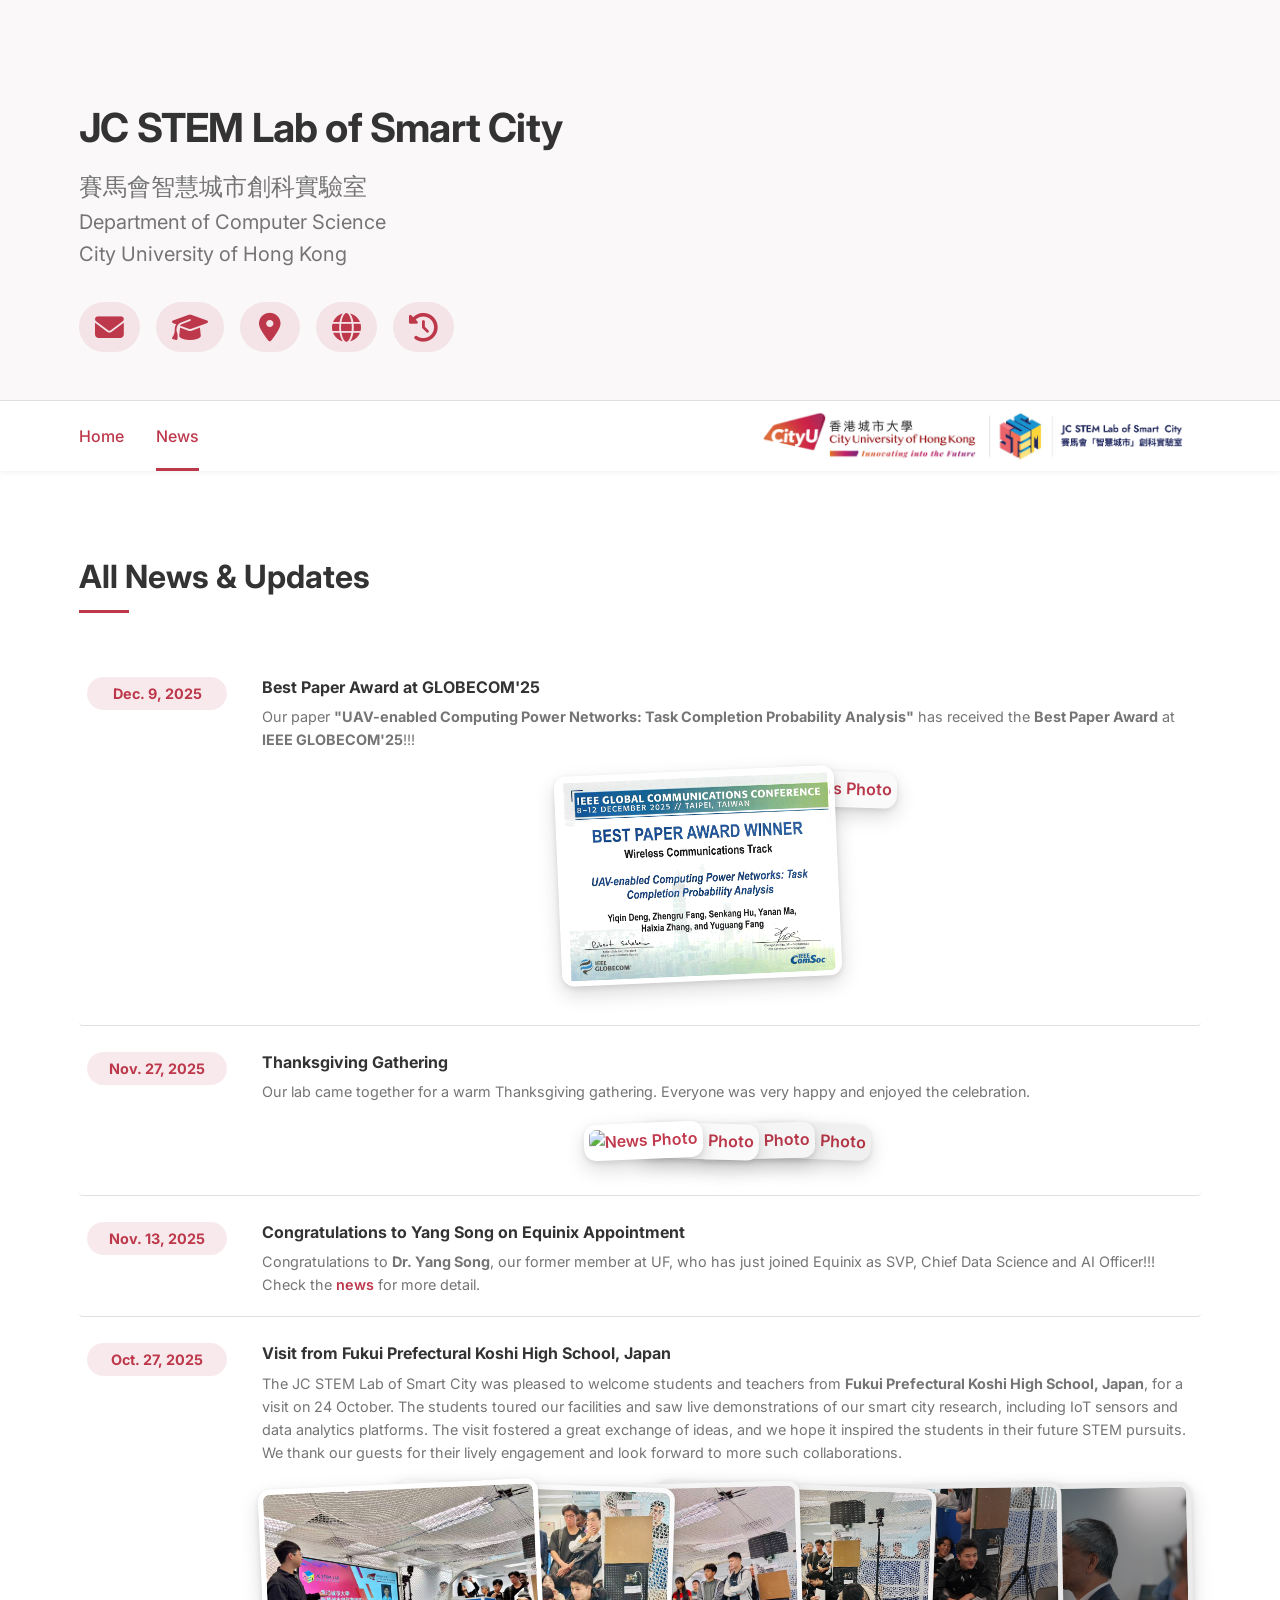
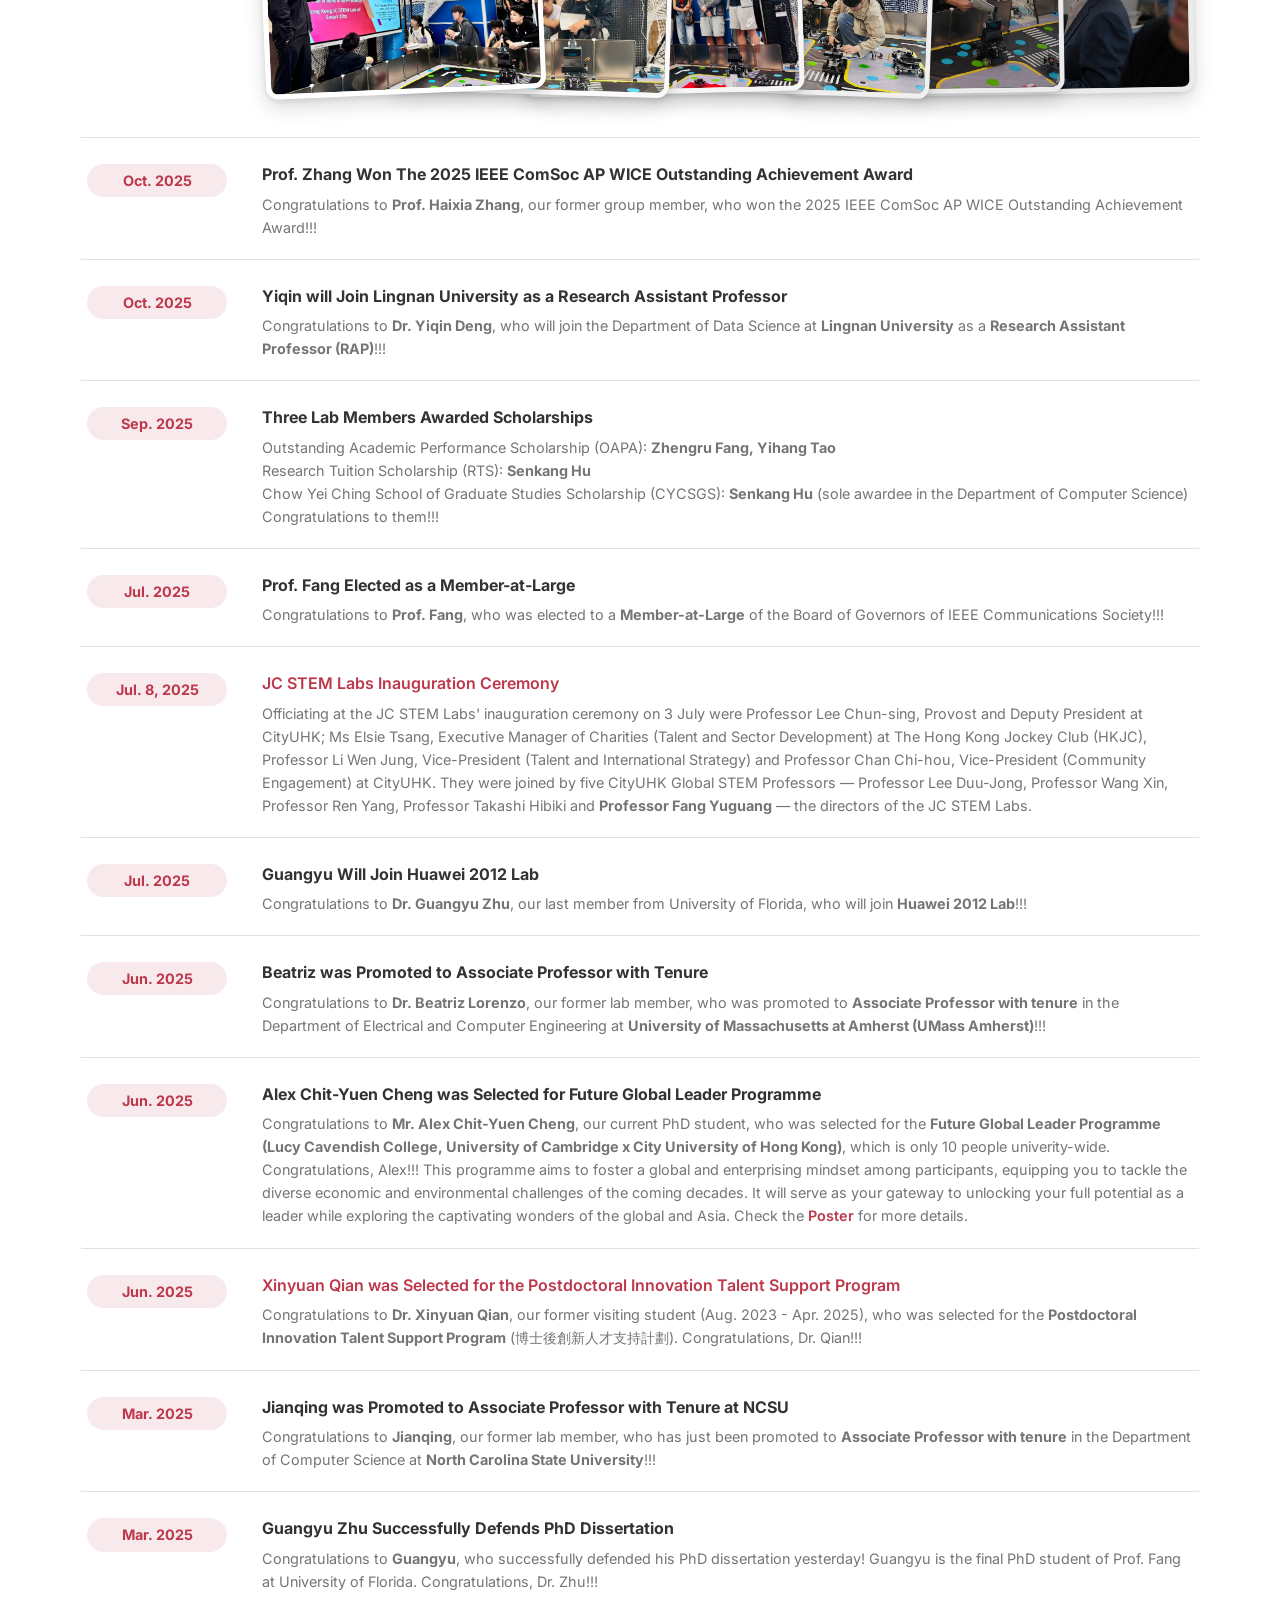
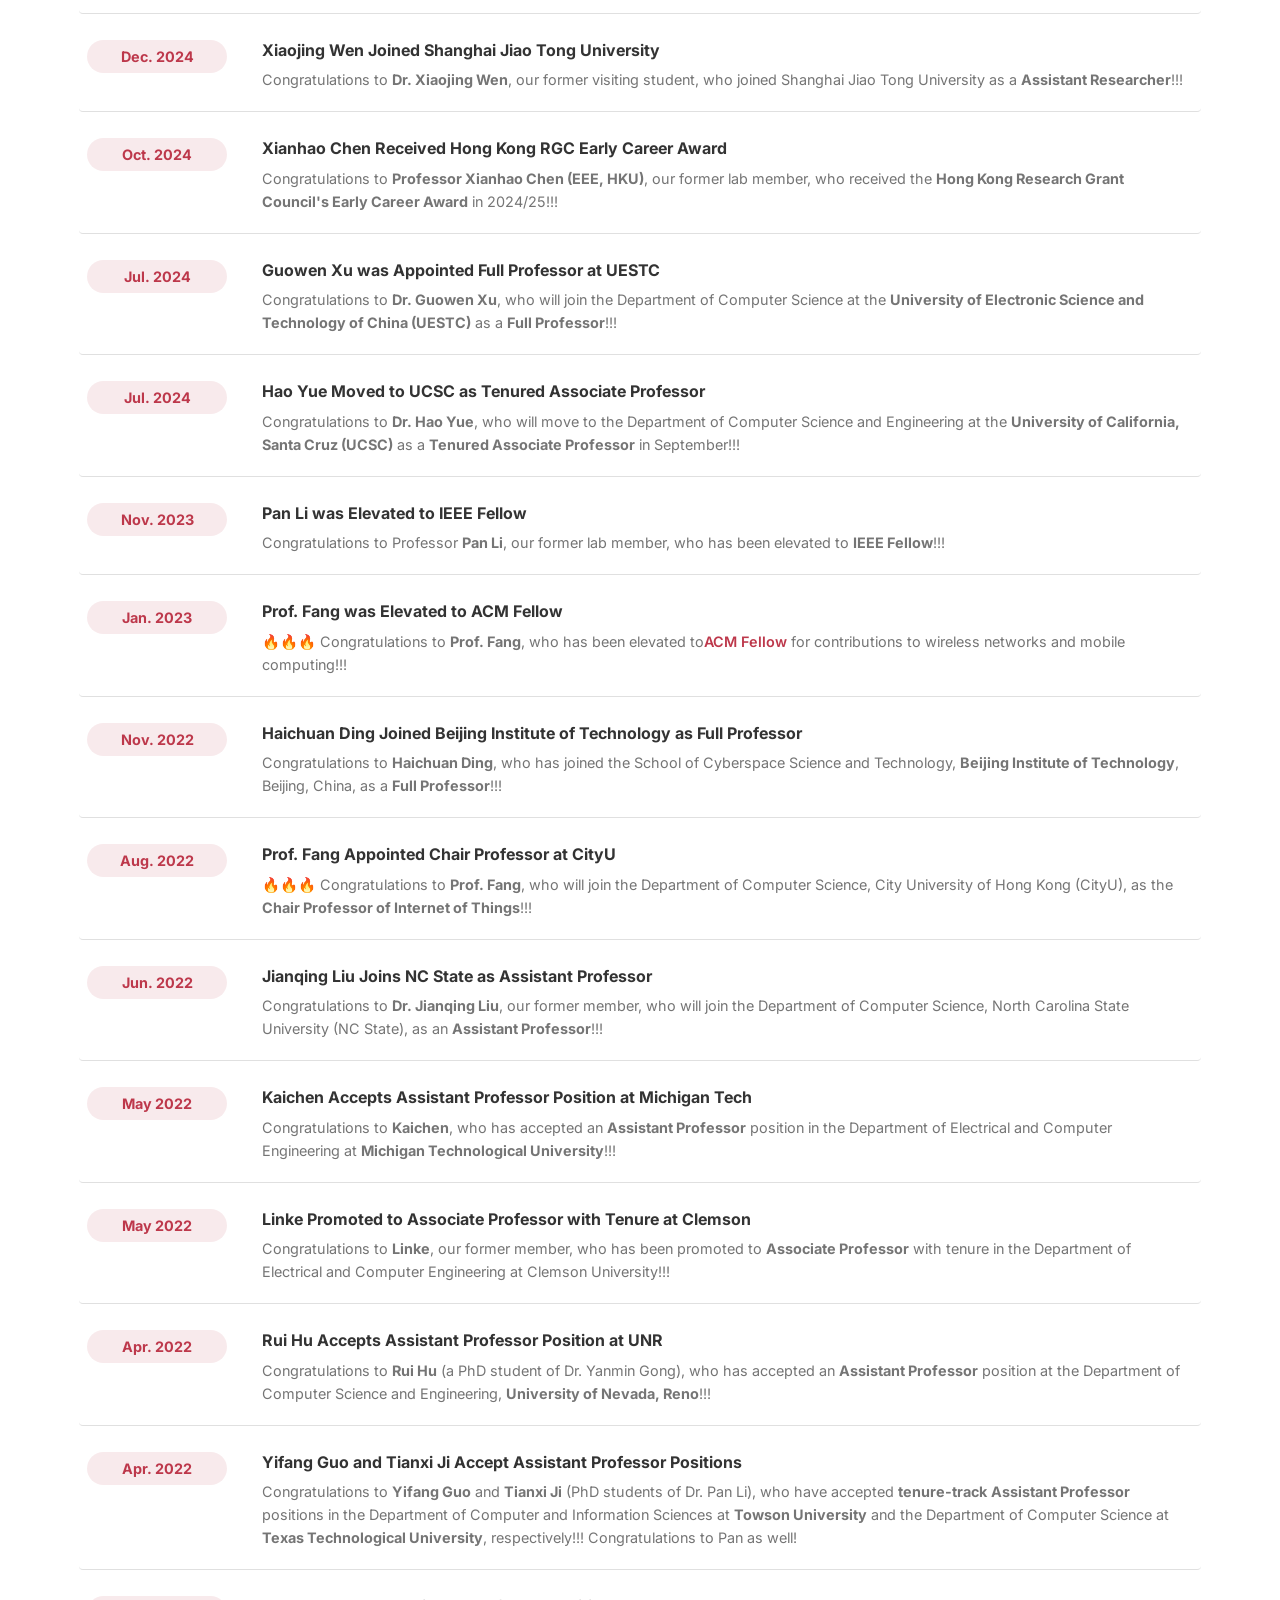
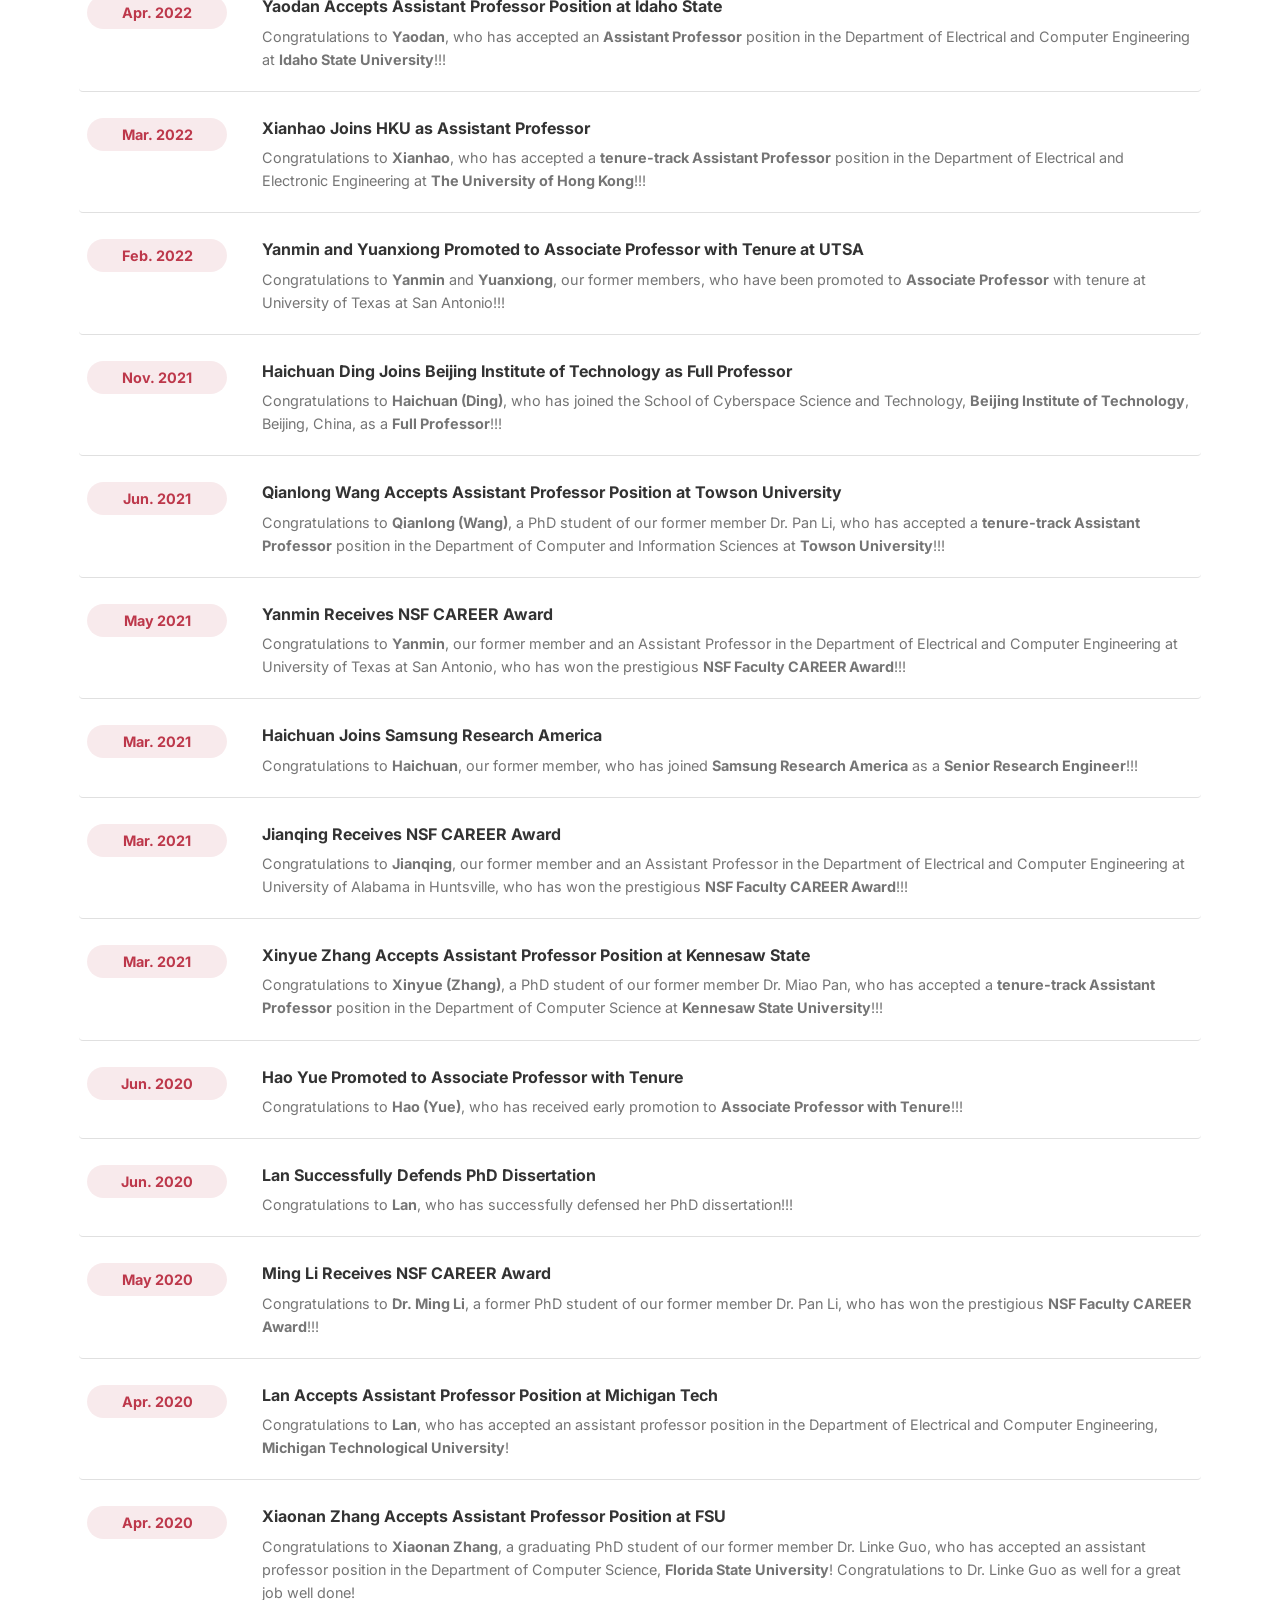
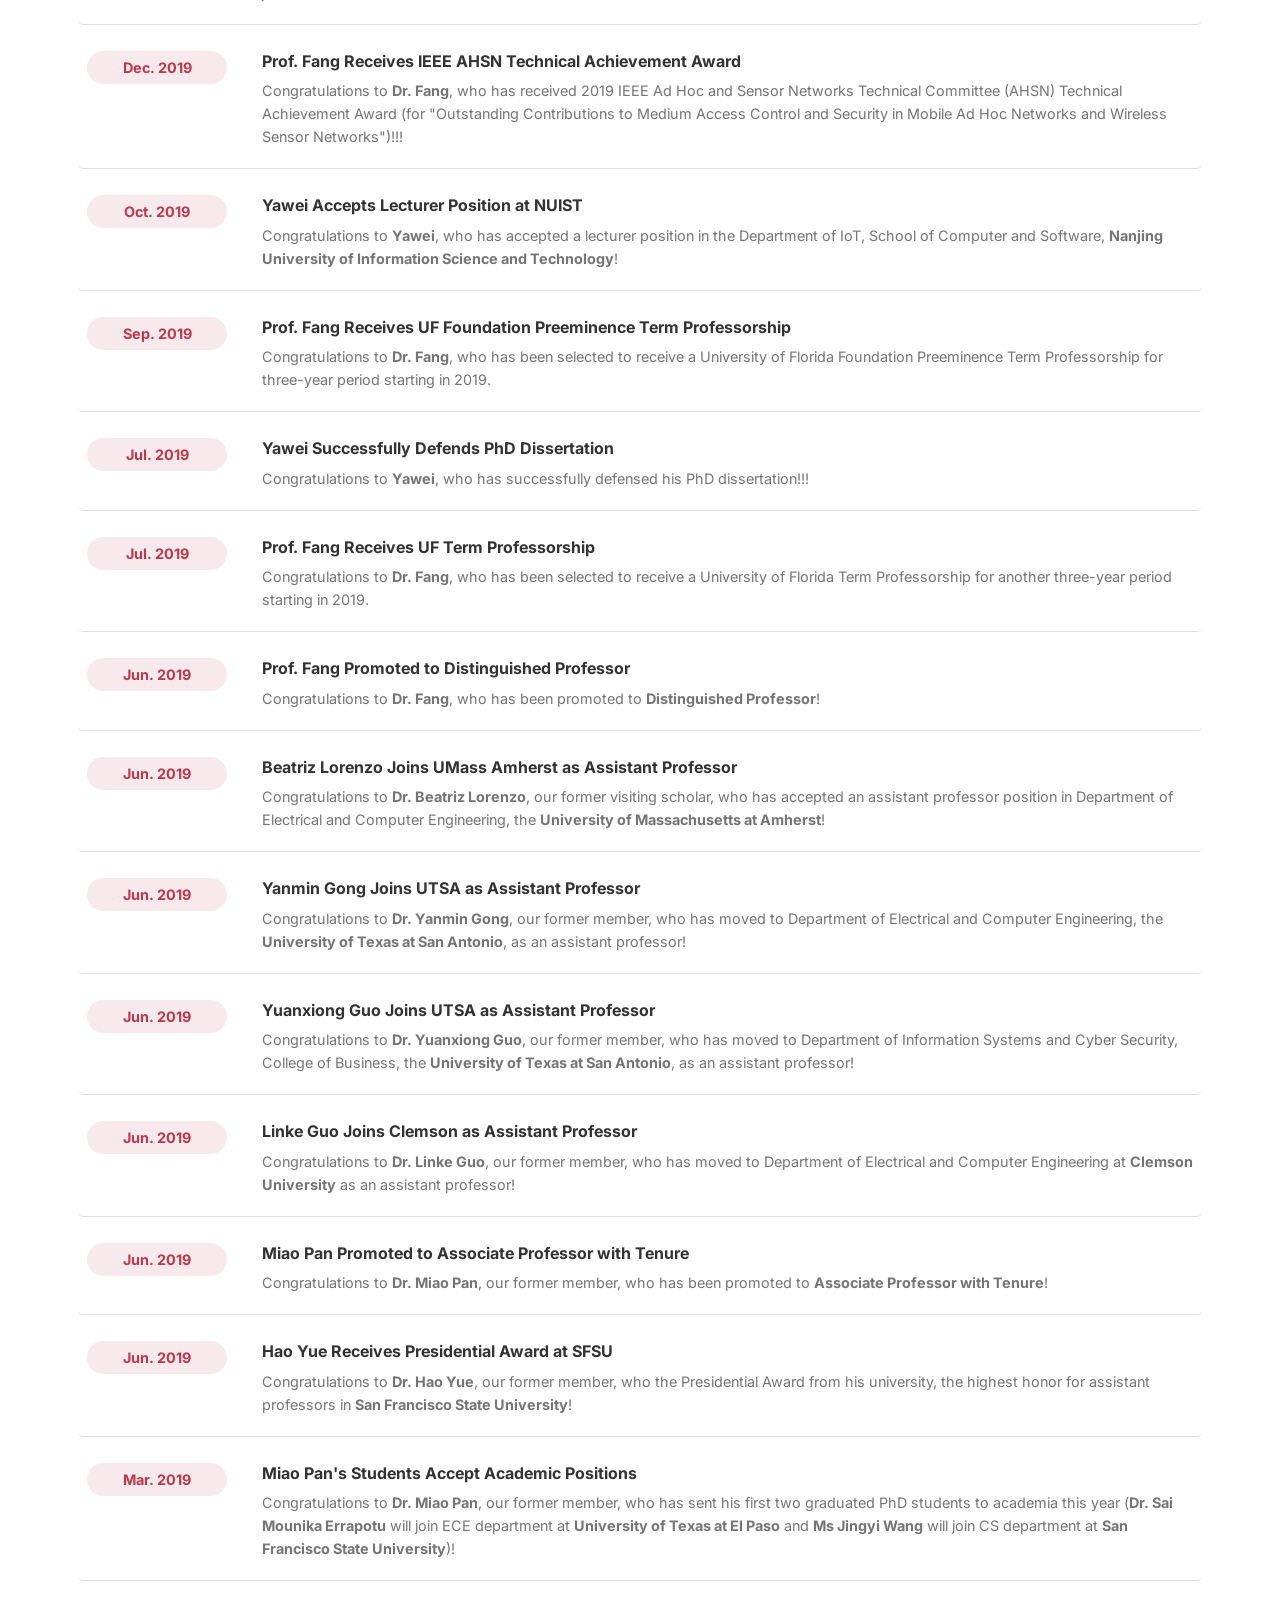
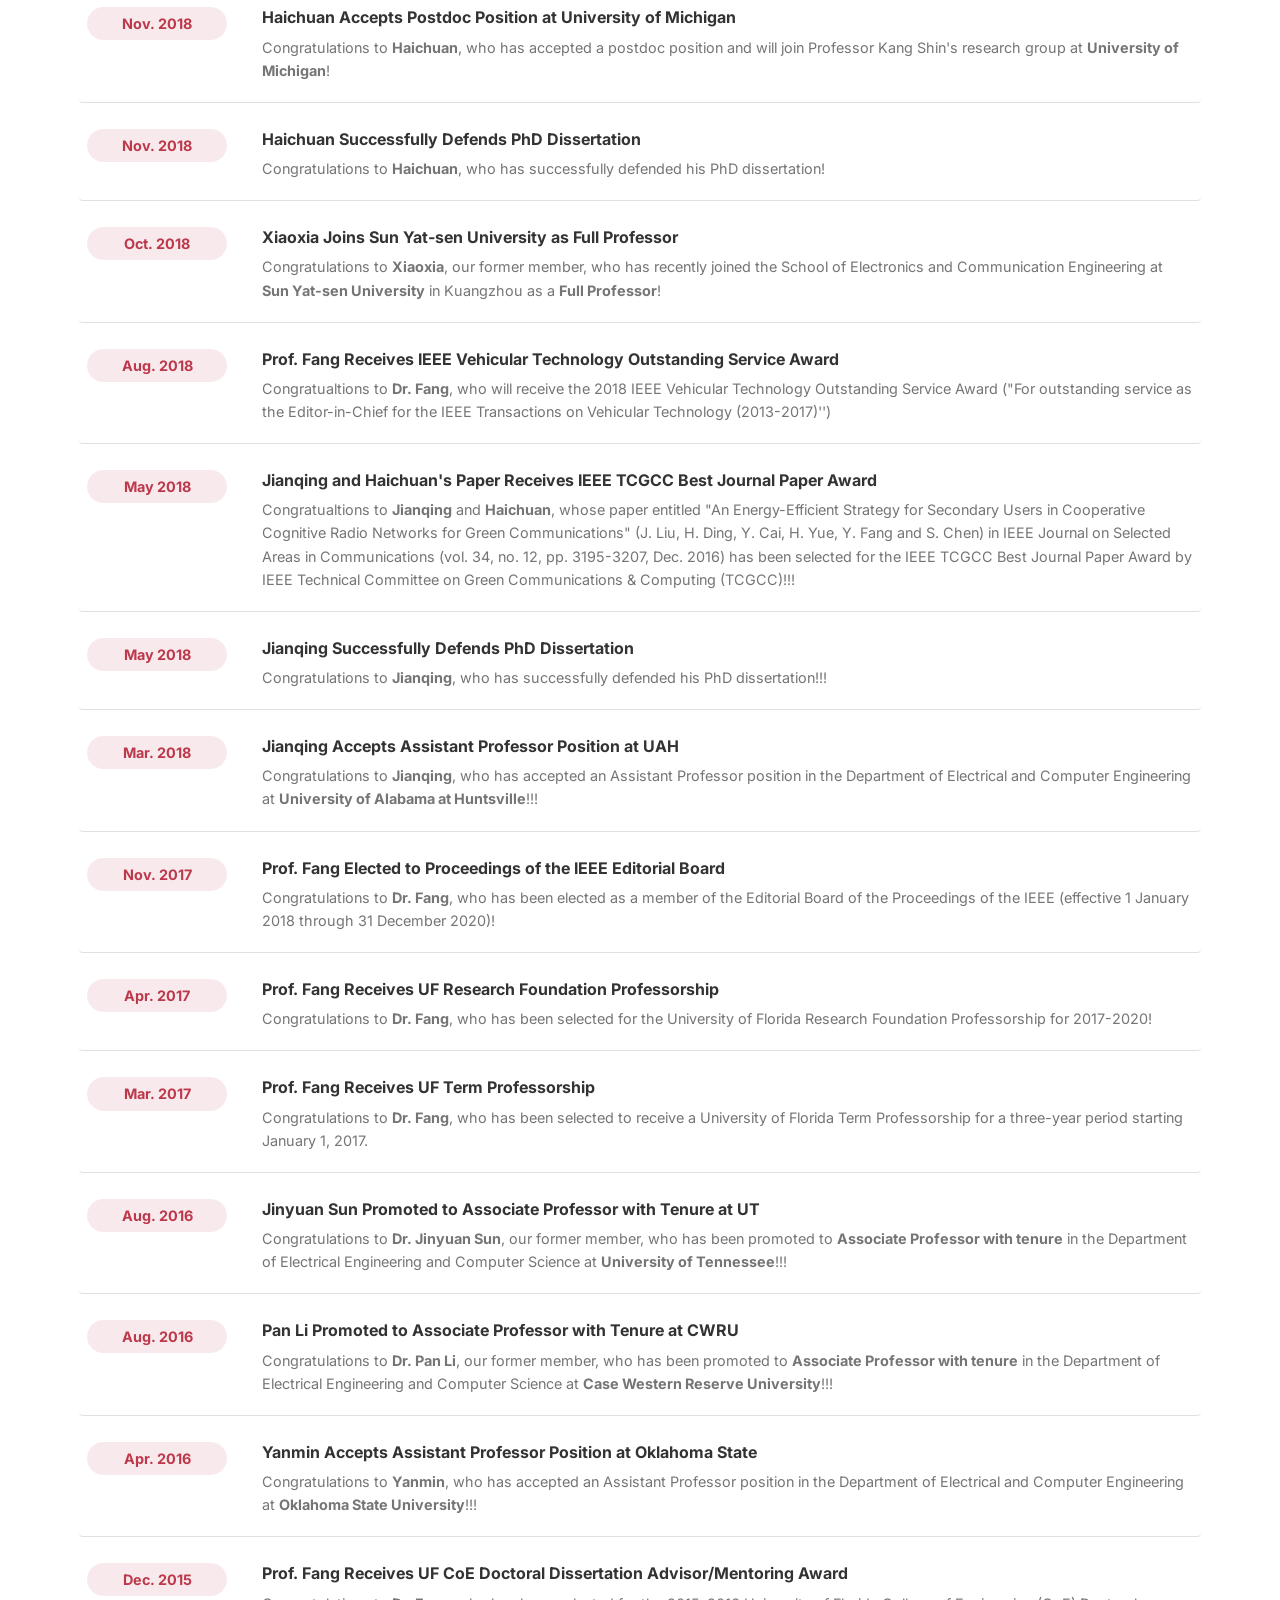
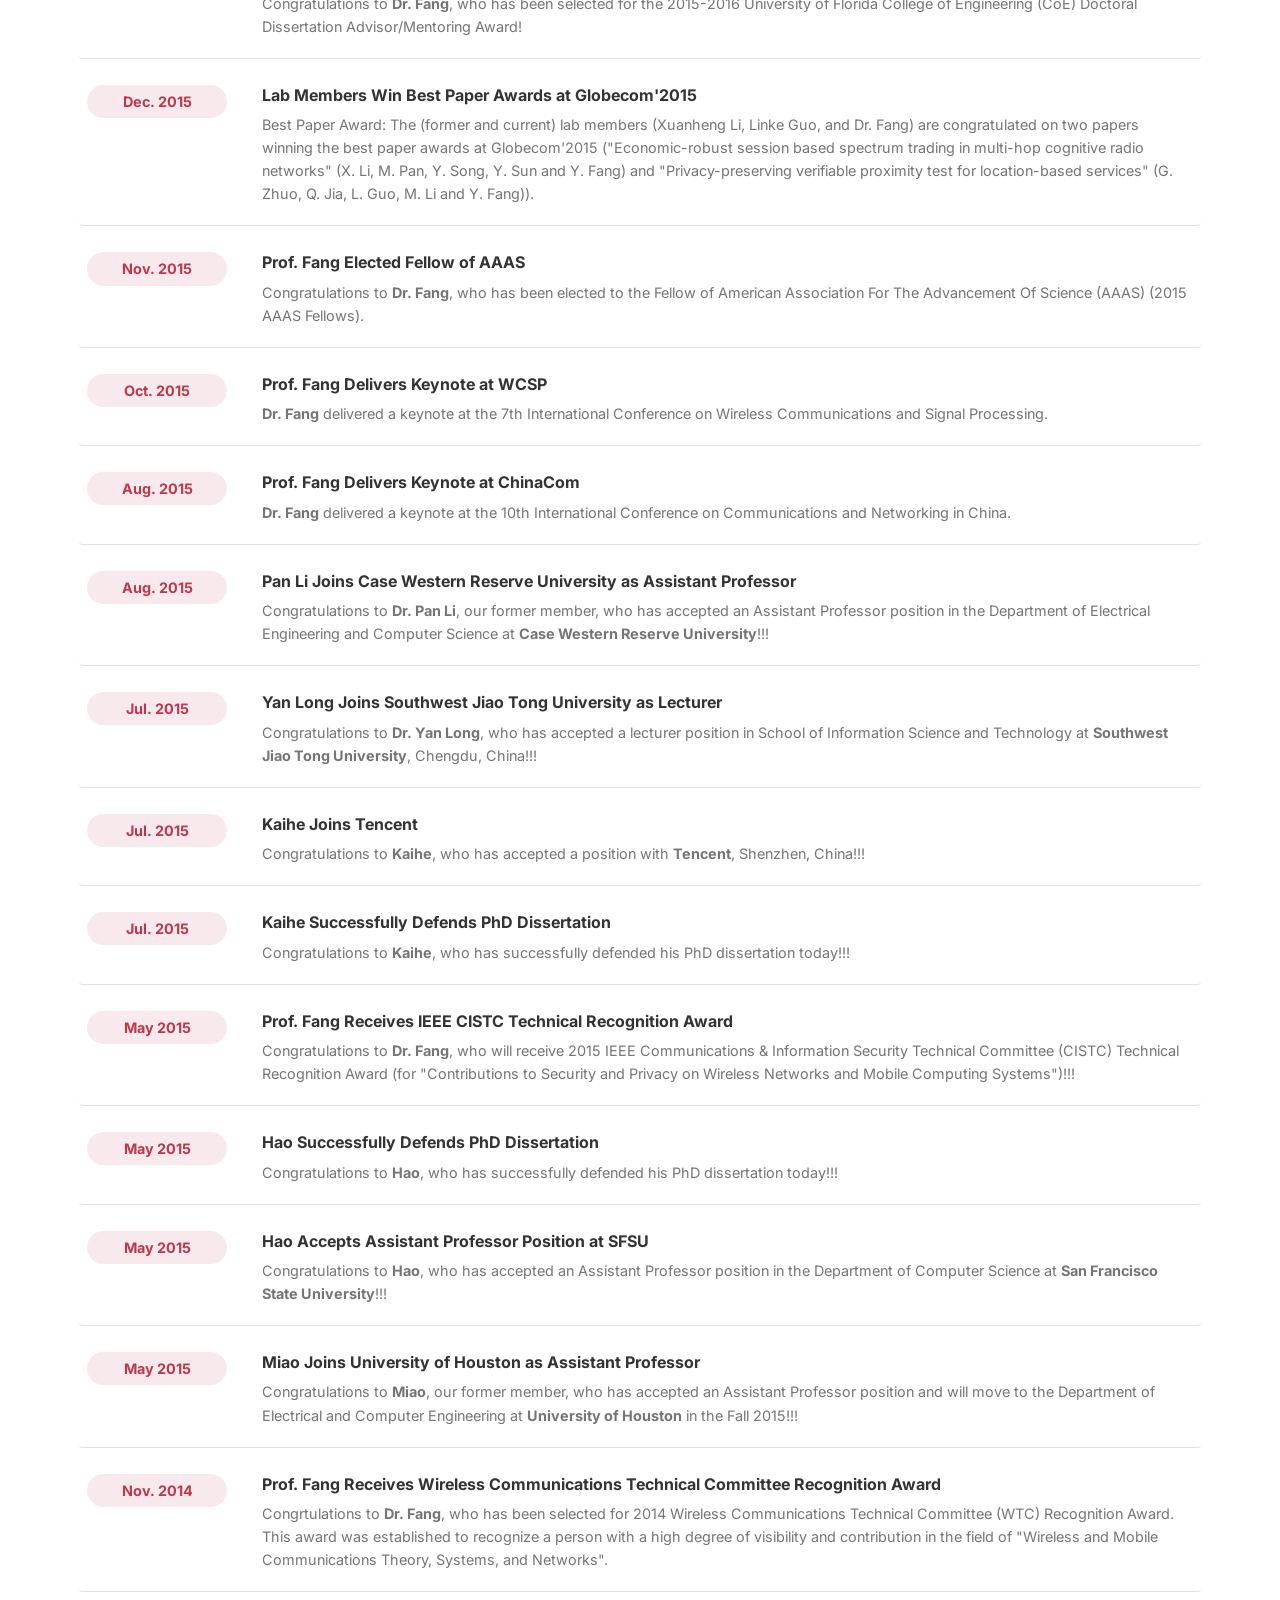
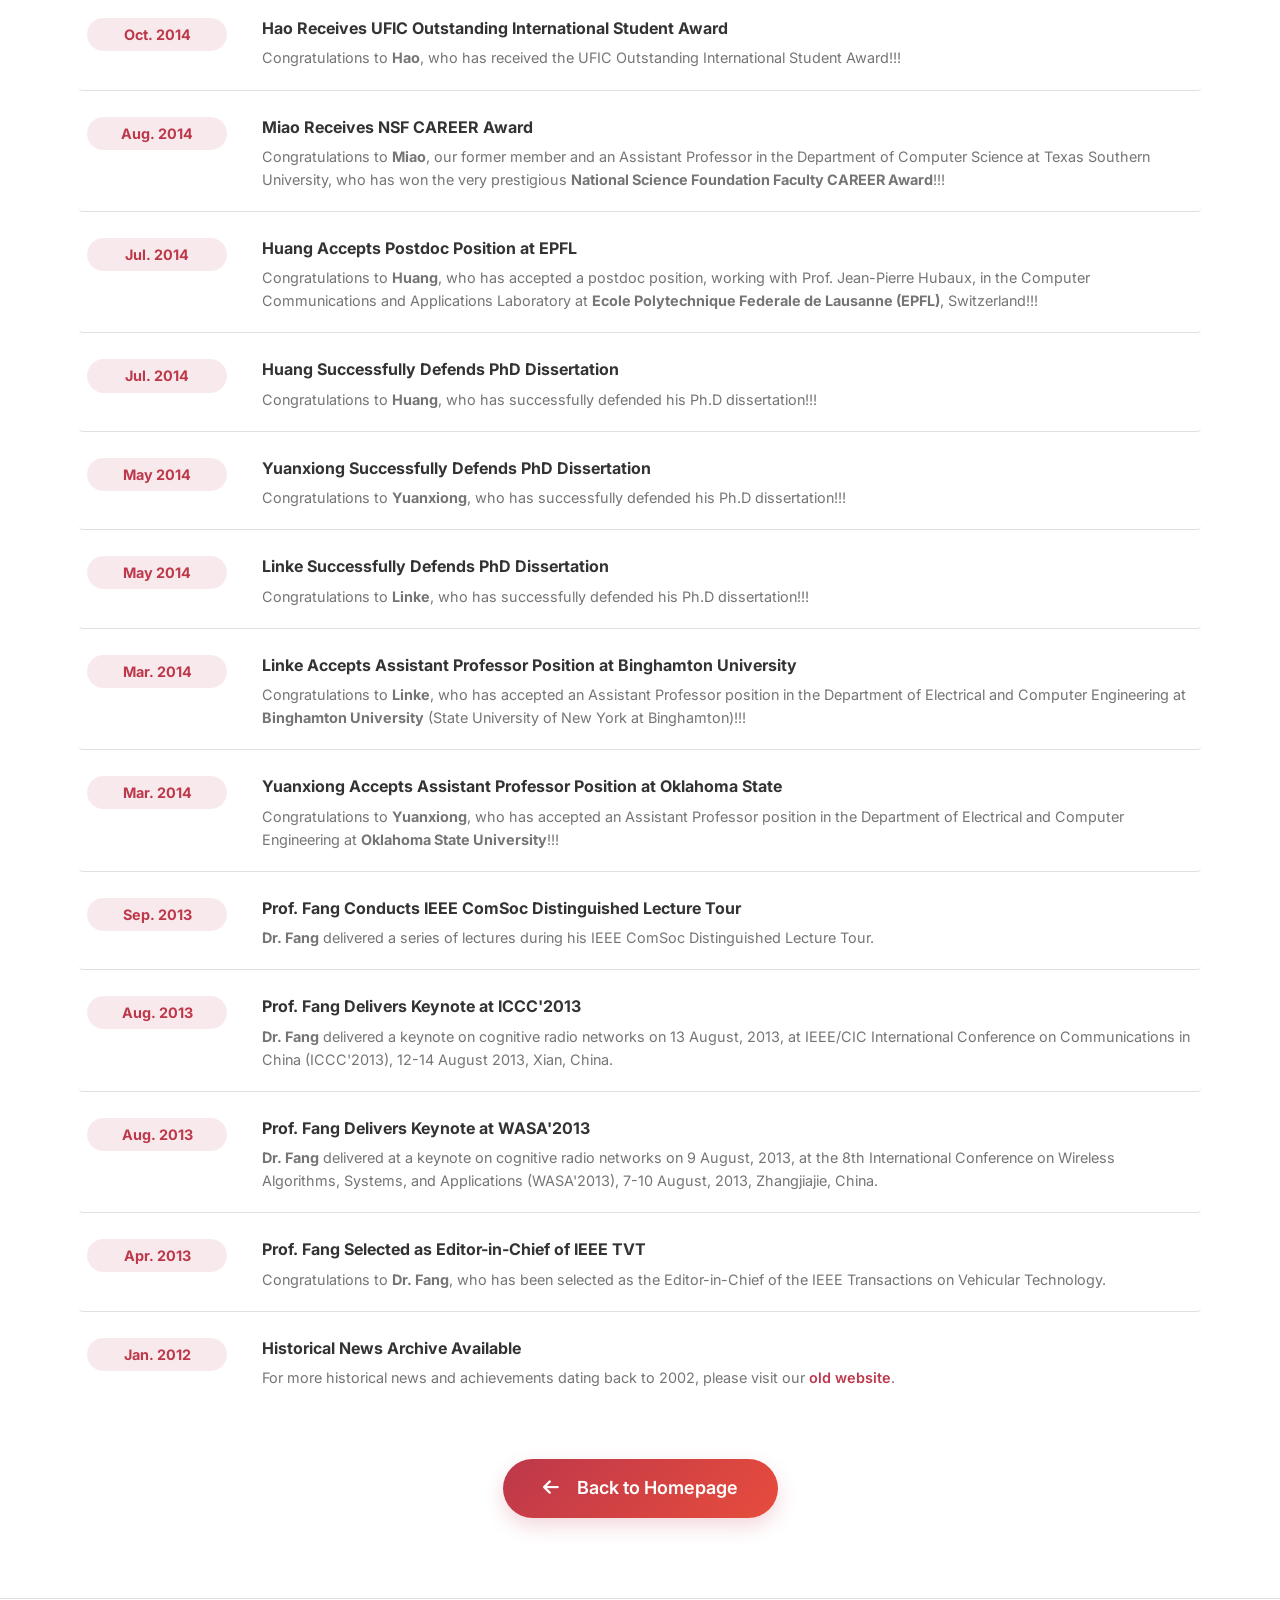
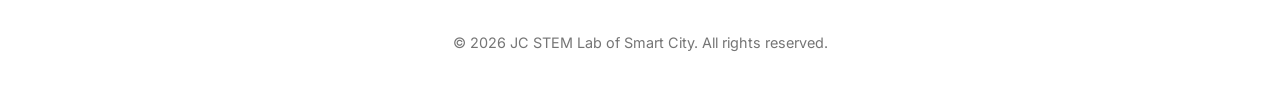
==== pages/all-news.html @ 6afe03c0 "Initial commit" ====
<!DOCTYPE html>
<html lang="en">
<head>
    <meta charset="UTF-8">
    <meta name="viewport" content="width=device-width, initial-scale=1.0">
    <title>All News | JC STEM Lab of Smart City</title>
    <link rel="icon" type="image/png" href="/assets/favicon.png">
    <link rel="stylesheet" href="../styles.css">
    <link rel="stylesheet" href="https://cdnjs.cloudflare.com/ajax/libs/font-awesome/6.4.0/css/all.min.css">
    <link href="https://fonts.googleapis.com/css2?family=Inter:wght@300;400;500;600;700&display=swap" rel="stylesheet">
</head>
<body>
    <header>
        <div class="container">
            <div class="header-content">
                <div class="profile-info">
                    <!-- Profile info will be loaded from JSON -->
                </div>
            </div>
        </div>
    </header>

    <nav>
        <div class="container">
            <ul class="nav-links">
                <li><a href="../index.html#latest-news">Home</a></li>
                <!-- <li><a href="../index.html#research">Research</a></li>
                <li><a href="team.html">Team</a></li> -->
                <li><a href="all-news.html" class="active">News</a></li>
                <!-- <li><a href="../index.html#seminar">Seminars</a></li>
                <li><a href="publications.html">Publications</a></li>
                <li><a href="../index.html#location">Contact</a></li> -->
            </ul>
            <div class="nav-logo">
                <img src="../assets/logo.png" alt="JC STEM Lab Logo">
            </div>
        </div>
    </nav>

    <main>
        <section id="all-news" class="section">
            <div class="container">
                <h2 class="section-title">All News & Updates</h2>
                <div id="all-news-container" class="news-list">
                    <!-- News items will be dynamically loaded here from news.json -->
                </div>
                <div class="back-to-home">
                    <a href="../index.html" class="btn btn-primary"><i class="fas fa-arrow-left"></i> Back to Homepage</a>
                </div>
            </div>
        </section>
    </main>

    <footer>
        <div class="container">
            <p>&copy; <span id="copyright-year"></span> JC STEM Lab of Smart City. All rights reserved.</p>
        </div>
    </footer>

    <script>
        // Set copyright year
        document.getElementById('copyright-year').textContent = new Date().getFullYear();
        
        // Mobile navigation horizontal scroll handling
        document.addEventListener('DOMContentLoaded', function() {
            const navLinks = document.querySelector('.nav-links');
            if (navLinks) {
                // Check if scrollable
                const checkScrollable = () => {
                    const isScrollable = navLinks.scrollWidth > navLinks.clientWidth;
                    document.querySelector('nav .container').classList.toggle('has-scroll', isScrollable);
                };
                
                // Check on load and resize
                checkScrollable();
                window.addEventListener('resize', checkScrollable);
                
                // Scroll to active link
                const activeLink = navLinks.querySelector('a.active');
                if (activeLink) {
                    const activeLi = activeLink.closest('li');
                    if (activeLi) {
                        setTimeout(() => {
                            // Center the active link
                            const scrollPos = activeLi.offsetLeft - (navLinks.clientWidth / 2) + (activeLi.offsetWidth / 2);
                            navLinks.scrollLeft = Math.max(0, scrollPos);
                        }, 100);
                    }
                }
            }
        });
    </script>
    <script src="../script.js"></script>
</body>
</html>
---- styles.css ----
/* Base Styles */
:root {
    --primary-color: #BD384B;
    --secondary-color: #faf8f9;
    --text-color: #333;
    --light-text: #757575;
    --border-color: #e0e0e0;
    --section-spacing: 5rem;
    --timeline-color: #f0f0f0;
    --background-color: rgba(189, 56, 75, 0.1);
    --shadow-color: rgba(0, 0, 0, 0.1);
}

.chinese-text {
    font-family: "楷体", KaiTi, "华文楷体", "STKaiti", serif;
}

html {
    scroll-behavior: smooth; /* 添加平滑滚动效果 */
}

* {
    margin: 0;
    padding: 0;
    box-sizing: border-box;
    font-family: 'Inter', sans-serif;
}

body {
    line-height: 1.6;
    color: var(--text-color);
    background-color: #fff;
}

.container {
    width: 90%;
    max-width: 1200px;
    margin: 0 auto;
    padding: 0 15px;
}

a {
    color: var(--primary-color);
    text-decoration: none;
    transition: color 0.3s ease;
}

a:hover {
    color: var(--primary-color);
}

/* Header Styles */
header {
    padding: 3rem 0;
    background-color: var(--secondary-color);
    border-bottom: 1px solid var(--border-color);
}

.header-content {
    display: flex;
    justify-content: space-between;
    align-items: center;
}

.profile-info {
    flex: 2;
}

.profile-info h1 {
    font-size: 2.5rem;
    margin-bottom: 0.5rem;
    margin-top: 3rem;
    font-weight: 700;
    letter-spacing: -0.02em;
}

.profile-image {
    flex: 1;
    text-align: right;
    position: relative;
    width: 180px;
    height: 180px;
    margin-left: auto;
}

#profile-img {
    width: 180px;
    height: 180px;
    border-radius: 4px;
    object-fit: cover;
    box-shadow: 0 4px 12px rgba(0, 0, 0, 0.1);
    transition: all 0.3s ease;
    position: relative;
    background-image: url('assets/profile.jpg');
    background-size: cover;
    background-position: center;
}

.profile-image::after {
    content: '';
    position: absolute;
    top: 0;
    right: 0;
    width: 180px;
    height: 180px;
    background-image: url('assets/profile2.png');
    background-size: cover;
    background-position: center;
    border-radius: 4px;
    opacity: 0;
    transition: opacity 0.3s ease;
    box-shadow: 0 4px 12px rgba(0, 0, 0, 0.1);
}

.profile-image:hover::after {
    opacity: 1;
}

.profile-image:hover #profile-img {
    opacity: 0;
}

.subtitle {
    font-size: 1.25rem;
    color: var(--light-text);
    margin-bottom: 1.5rem;
}

.chinese-lab-name {
    font-size: 1.5rem;
}

.contact-info {
    display: flex;
    flex-wrap: wrap;
    gap: 1rem;
    margin-top: 2rem;
}

.contact-info p {
    display: flex;
    align-items: center;
    margin: 0;
    flex-shrink: 0;
}

.contact-info i {
    color: var(--primary-color);
    font-size: 1.8rem;
}

.contact-info a {
    padding: 8px 16px;
    display: flex;
    align-items: center;
    justify-content: center;
    border-radius: 25px !important;
    transition: all 0.3s ease;
    background-color: rgba(189, 56, 75, 0.1);
    width: auto;
    min-width: 60px;
    height: 50px;
}

.contact-info a:hover {
    background-color: rgba(189, 56, 75, 0.2);
    transform: translateY(-3px);
    box-shadow: 0 4px 8px rgba(0, 0, 0, 0.1);
}

.icon-svg {
    width: 1.8rem;
    height: 1.8rem;
    filter: invert(26%) sepia(92%) saturate(1361%) hue-rotate(212deg) brightness(92%) contrast(90%);
}

/* Navigation Styles */
nav {
    background-color: #fff;
    box-shadow: 0 2px 4px rgba(0, 0, 0, 0.05);
    position: sticky;
    top: 0;
    z-index: 100;
    width: 100%;
}

nav .container {
    display: flex;
    justify-content: space-between;
    align-items: center;
}

.nav-logo {
    display: flex;
    align-items: center;
    height: 50px;
}

.nav-logo img {
    height: 100%;
    width: auto;
}

.nav-links {
    display: flex;
    list-style: none;
    margin: 0;
    padding: 0;
    overflow-x: auto;
    scrollbar-width: none; /* Firefox */
    -ms-overflow-style: none; /* IE and Edge */
}

.nav-links li {
    margin-right: 2rem;
}

.nav-links a {
    display: inline-block;
    height: 70px;
    line-height: 70px;
    font-weight: 500;
    position: relative;
}

.nav-links a.active {
    color: var(--primary-color);
}

.nav-links a::after {
    content: '';
    position: absolute;
    bottom: 0;
    left: 0;
    width: 0;
    height: 3px;
    background-color: var(--primary-color);
    transition: width 0.3s ease;
}

.nav-links a.active::after {
    width: 100%;
}

.nav-links a:hover::after {
    width: 100%;
}

/* Mobile Navigation Menu */
.menu-toggle {
    display: none;
}

@media (max-width: 768px) {
    h1 {
        font-size: 2rem;
    }
    
    nav {
        position: fixed;
        top: 0;
        left: 0;
        width: 100%;
        z-index: 1000;
        background-color: #fff;
        box-shadow: 0 2px 4px rgba(0, 0, 0, 0.1);
        overflow: hidden;
    }
    
    body {
        padding-top: 70px; /* 更新以适应更高的导航栏 */
    }
    
    .nav-links {
        display: flex;
        justify-content: flex-start;
        overflow-x: auto;
        -webkit-overflow-scrolling: touch;
        scrollbar-width: none; /* Firefox */
        -ms-overflow-style: none;  /* IE and Edge */
        white-space: nowrap;
        padding: 0.5rem 0;
        height: auto;
        width: 100%;
        margin: 0;
    }
    
    .nav-links::-webkit-scrollbar {
        display: none; /* Chrome, Safari, Opera */
    }
    
    nav .container {
        padding: 0;
        position: relative;
    }
    
    .nav-logo {
        height: 40px; /* 手机上稍微减小logo大小 */
    }
    
    .nav-links li {
        display: inline-block;
        margin: 0 0.8rem;
        flex-shrink: 0;
    }
    
    .nav-links li:first-child {
        margin-left: 15px;
    }
    
    .nav-links li:last-child {
        margin-right: 15px;
        padding-right: 5px; /* Add a bit of padding at the end for better scrolling */
    }
    
    .nav-links a {
        height: auto;
        line-height: normal;
        padding: 0.5rem 0;
        font-size: 0.95rem;
        white-space: nowrap;
    }
    
    /* Add gradient indicators to show there's more content */
    nav .container::before,
    nav .container::after {
        content: '';
        position: absolute;
        top: 0;
        bottom: 0;
        width: 20px;
        z-index: 10;
        pointer-events: none;
        opacity: 0;
        transition: opacity 0.3s ease;
    }
    
    nav .container::before {
        left: 0;
        background: linear-gradient(to right, rgba(255,255,255,1), rgba(255,255,255,0));
    }
    
    nav .container::after {
        right: 0;
        background: linear-gradient(to left, rgba(255,255,255,1), rgba(255,255,255,0));
    }
    
    /* Only show gradients if has-scroll class is present */
    nav .container.has-scroll::before,
    nav .container.has-scroll::after {
        opacity: 1;
    }
    
    .section {
        padding: 3rem 0;
    }
    
    #profile-img {
        width: 150px;
        height: 150px;
    }
    
    .projects-grid {
        grid-template-columns: 1fr;
    }
    
    .gallery-container {
        grid-template-columns: repeat(auto-fill, minmax(250px, 1fr));
    }
    
    /* Hide timeline elements on mobile */
    .timeline {
        padding-left: 0;
    }
    
    .timeline::before {
        display: none;
    }
    
    .timeline-marker {
        display: none;
    }
    
    .edu-content-wrapper {
        flex-direction: column;
        align-items: flex-start;
    }
    
    .edu-text {
        padding-right: 0;
        margin-bottom: 1rem;
    }
    
    .school-logo {
        align-self: center;
    }
    
    .edu-logo {
        width: 80px;
    }
    
    .honor-item {
        flex-direction: column;
    }
    
    .honor-year {
        margin-bottom: 0.75rem;
        margin-right: 0;
    }
    
    .news-item {
        flex-direction: column;
    }
    
    .news-date {
        margin-right: 0;
        margin-bottom: 1rem;
    }
    
    .service-list {
        gap: 0.5rem;
    }
    
    .service-list li {
        font-size: 0.85rem;
        padding: 0.4rem 0.8rem;
    }
    
    .address-info p {
        font-size: 1rem;
    }
    
    .address-description {
        font-size: 0.9rem !important;
    }
}

@media (max-width: 576px) {
    nav {
        padding: 0;
    }
    
    body {
        padding-top: 42px; /* Adjust padding for smaller screens */
    }
    
    .nav-links {
        padding: 0.3rem 0;
    }
    
    .nav-links li {
        margin: 0 0.6rem;
    }
    
    .nav-links li:first-child {
        margin-left: 10px;
    }
    
    .nav-links li:last-child {
        margin-right: 10px;
    }
    
    .nav-links a {
        font-size: 0.9rem;
        padding: 0.4rem 0;
    }
    
    .container nav::before,
    .container nav::after {
        width: 20px;
    }
    
    .contact-info {
        flex-direction: row;
        gap: 0.5rem;
        justify-content: flex-start;
        margin-bottom: 1rem;
    }
    
    .contact-info a {
        width: 38px;
        height: 38px;
        padding: 6px;
    }
    
    .contact-info i {
        font-size: 1.5rem;
    }
    
    .icon-svg {
        width: 1.5rem;
        height: 1.5rem;
    }
    
    .skill-item {
        flex-direction: column;
        align-items: flex-start;
    }
    
    .skill-name {
        margin-bottom: 0.5rem;
    }
    
    .gallery-container {
        grid-template-columns: 1fr;
    }
    
    .contact-info-card {
        grid-template-columns: 1fr;
    }
    
    .contact-social {
        grid-column: span 1;
    }
    
    .nav-logo {
        height: 35px; /* 更小的屏幕上进一步减小logo大小 */
    }
    
    .nav-links {
        height: auto;
        padding: 5px 0;
    }
    
    .nav-links li {
        margin: 0 10px;
    }
    
    .nav-links a {
        font-size: 0.9rem;
        padding: 8px 0;
    }
}

/* Section Styles */
.section {
    padding: var(--section-spacing) 0;
    border-bottom: 1px solid var(--border-color);
}

/* Full width section style */
.full-width-section {
    padding: 0;
    margin: 0;
    width: 100%;
    max-width: 100%;
    margin-bottom: 0;
}

.full-width-section .container {
    width: 100%;
    max-width: 100%;
    padding: 0;
    margin: 0;
    position: relative;
}

/* Remove top padding from the header when it follows the slideshow */
#slideshow + header {
    padding-top: 0;
}

.section-title {
    font-size: 2rem;
    margin-bottom: 2rem;
    position: relative;
    display: inline-block;
}

.section-title::after {
    content: '';
    position: absolute;
    bottom: -10px;
    left: 0;
    width: 50px;
    height: 3px;
    background-color: var(--primary-color);
}

/* About Section */
.about-content {
    font-size: 1.1rem;
}

/* News Section */
.news-container, .news-list {
    margin-top: 2rem;
}

.news-item {
    display: flex;
    margin-bottom: 1rem;
    padding: 0.5rem;
    padding-bottom: 1rem;
    border-bottom: 1px solid var(--border-color);
    transition: all 0.2s ease;
    border-radius: 4px;
    background-color: transparent;
    box-shadow: none;
}

.news-item:hover {
    transform: translateX(5px);
    background-color: rgba(0, 102, 204, 0.05);
    box-shadow: 0 2px 8px rgba(0, 0, 0, 0.05);
}

.news-item:last-child {
    border-bottom: none;
}

.news-date {
    min-width: 160px;
    width: 160px;
    font-size: 1.1rem;
    font-weight: 700;
    color: var(--primary-color);
    margin-right: 15px;
    flex-shrink: 0;
    display: flex;
    align-items: flex-start;
    padding-top: 2px;
}

.date-highlight, .year-highlight {
    background-color: rgba(189, 56, 75, 0.1);
    padding: 5px 18px;
    border-radius: 25px;
    display: inline-block;
    font-size: 0.9rem;
    width: 140px;
    text-align: center;
    box-sizing: border-box;
}

.news-content {
    flex: 1;
}

.news-content h3 {
    font-size: 1rem;
    margin-bottom: 0.3rem;
    color: var(--text-color);
}

.news-content p {
    color: var(--light-text);
    font-size: 0.9rem;
    margin-bottom: 0.25rem;
}

.news-content a {
    color: var(--primary-color);
    text-decoration: none;
    font-weight: 600;
}

.news-content a:hover {
    text-decoration: underline;
}

.view-all-news, .back-to-home {
    margin-top: 2rem;
    text-align: center;
}

.text-center {
    text-align: center;
}

.mt-4 {
    margin-top: 2rem;
}

.btn-secondary {
    background-color: #6c757d;
    color: white;
    padding: 0.5rem 1rem;
    border-radius: 4px;
    text-decoration: none;
    display: inline-block;
    transition: background-color 0.3s;
}

.btn-secondary:hover {
    background-color: #5a6268;
}

/* Media queries for news items */
@media (max-width: 768px) {
    .news-item {
        flex-direction: column;
    }
    
    .news-date {
        margin-right: 0;
        margin-bottom: 1rem;
    }
}

/* Research Areas */
.research-areas {
    display: flex;
    flex-wrap: wrap;
    gap: 2rem;
    margin-top: 2rem;
}

.research-area {
    flex: 1;
    min-width: 250px;
    padding: 2rem;
    background: linear-gradient(145deg, #ffffff 0%, #fef7f7 50%, #f0f9ff 100%);
    border-radius: 24px;
    text-align: center;
    transition: all 0.4s cubic-bezier(0.34, 1.56, 0.64, 1);
    border: 2px solid rgba(189, 56, 75, 0.1);
    box-shadow: 
        0 10px 30px rgba(189, 56, 75, 0.1),
        0 4px 12px rgba(0, 0, 0, 0.05);
    position: relative;
    overflow: hidden;
}

/* 添加装饰性背景图案 */
.research-area::after {
    content: '';
    position: absolute;
    top: -50px;
    right: -50px;
    width: 150px;
    height: 150px;
    background: radial-gradient(circle, rgba(189, 56, 75, 0.08) 0%, transparent 70%);
    border-radius: 50%;
    pointer-events: none;
    transition: transform 0.4s ease;
    z-index: 0;
}

.research-area:hover::after {
    transform: scale(1.2);
}

.research-area:hover {
    transform: translateY(-12px) rotate(1deg);
    box-shadow: 
        0 20px 50px rgba(189, 56, 75, 0.15),
        0 10px 25px rgba(0, 0, 0, 0.1);
    border-color: rgba(189, 56, 75, 0.25);
}

.research-area i {
    font-size: 2.5rem;
    color: var(--primary-color);
    margin-bottom: 1rem;
    position: relative;
    z-index: 1;
    transition: transform 0.3s ease;
}

.research-area:hover i {
    transform: scale(1.1) rotate(5deg);
}

.research-area h3 {
    font-size: 1.2rem;
    margin-bottom: 1rem;
    position: relative;
    z-index: 1;
    transition: color 0.3s ease;
}

.research-area:hover h3 {
    color: var(--primary-color);
}

.research-area p {
    font-size: 0.9rem;
    color: var(--light-text);
    line-height: 1.5;
    position: relative;
    z-index: 1;
}

.research-list {
    text-align: left;
    padding-left: 1.2rem;
    margin-bottom: 0;
    position: relative;
    z-index: 1;
}

.research-list li {
    font-size: 0.9rem;
    color: var(--light-text);
    line-height: 1.5;
    margin-bottom: 0.8rem;
    transition: transform 0.2s ease, color 0.2s ease;
    padding-left: 4px;
}

.research-area:hover .research-list li {
    transform: translateX(3px);
}

.research-list li strong {
    color: var(--text-color);
    transition: color 0.3s ease;
}

.research-area:hover .research-list li strong {
    color: var(--primary-color);
}

/* Education Timeline */
.timeline {
    position: relative;
    margin: 2rem 0;
    padding-left: 30px;
}

.timeline::before {
    content: '';
    position: absolute;
    left: 9px;
    top: 0;
    height: 100%;
    width: 2px;
    background-color: #d0d0d0;
    z-index: 0;
}

.timeline-item {
    position: relative;
    margin-bottom: 3rem;
    transition: transform 0.3s ease, box-shadow 0.3s ease;
    border-radius: 8px;
    padding: 20px;
    background-color: transparent;
    box-shadow: 0 2px 8px rgba(0, 0, 0, 0.08);
}

.timeline-item:hover {
    transform: translateY(-5px);
    box-shadow: 0 10px 20px rgba(0, 0, 0, 0.1);
    background-color: #fff;
}

.timeline-marker {
    position: absolute;
    top: 20px;
    left: -29.5px;
    width: 20px;
    height: 20px;
    border-radius: 50%;
    background-color: var(--primary-color);
    z-index: 2;
}

.timeline-content {
    flex: 1;
}

.edu-content-wrapper {
    display: flex;
    align-items: center;
    gap: 2rem;
}

.edu-text {
    flex: 1;
    padding-right: 1rem;
}

.school-logo {
    flex-shrink: 0;
    display: flex;
    align-items: center;
    justify-content: center;
}

.edu-logo {
    width: 100px;
    height: auto;
    border-radius: 30px;
    object-fit: contain;
}

.timeline-content h3 {
    margin-bottom: 0.5rem;
    color: var(--text-color);
}

.timeline-date {
    font-weight: 500;
    color: var(--light-text);
    margin-bottom: 1rem;
}

/* Publications */
.publication-filter {
    margin-bottom: 2rem;
    display: flex;
    gap: 1rem;
}

.section-description {
    font-size: 1.1rem;
    color: var(--light-text);
    margin-bottom: 2rem;
}

.filter-btn {
    padding: 0.5rem 1rem;
    background: none;
    border: 1px solid var(--border-color);
    border-radius: 4px;
    cursor: pointer;
    font-family: inherit;
    transition: all 0.3s ease;
}

.filter-btn.active, .filter-btn:hover {
    background-color: var(--primary-color);
    color: white;
    border-color: var(--primary-color);
}

.publications-list {
    display: flex;
    flex-direction: column;
    gap: 0.8rem;
}

.publication {
    display: flex;
    background-color: var(--secondary-color);
    border-radius: 20px;
    overflow: hidden;
    transition: transform 0.3s ease;
    position: relative;
}

/* Subtle left border for first-author papers */
.publication.first-author {
    border-left: 3px solid var(--primary-color);
    border-radius: 20px;
}

.publication:hover {
    transform: translateX(5px);
}

.pub-venue-label {
    display: flex;
    flex-direction: column;
    align-items: center;
    justify-content: center;
    width: 160px;
    background-color: var(--background-color);
    color: var(--primary-color);
    text-align: center;
    padding: 0.7rem 0.4rem;
    border-radius: 20px;
}

.pub-number {
    font-size: 1.5rem;
    font-weight: 800;
    margin-bottom: 0.3rem;
}

.venue-text {
    font-size: 0.95rem;
    line-height: 1.2;
    font-weight: 800;
    /* text-transform: uppercase; */
    word-break: break-word;
    hyphens: auto;
    display: block;
    white-space: normal;
}

.pub-content {
    padding: 1rem 1.2rem;
    flex: 1;
    padding-right: 120px;
}

.pub-content h3 {
    font-size: 1rem;
    margin-bottom: 0.4rem;
}

.authors {
    font-size: 0.85rem;
    margin-bottom: 0.4rem;
}

.venue {
    font-size: 0.85rem;
    font-style: italic;
    color: var(--light-text);
    margin-bottom: 0.5rem;
}

.pub-tags {
    display: flex;
    flex-direction: column;
    gap: 0.4rem;
    margin-top: 0.4rem;
    position: absolute;
    right: 1.2rem;
    top: 1rem;
}

/* Responsive adjustments for publications */
@media (max-width: 768px) {
    .pub-venue-label {
        width: 90px;
        padding: 0.6rem 0.3rem;
    }
    
    .pub-number {
        font-size: 0.95rem;
        margin-bottom: 0.2rem;
    }
    
    .venue-text {
        font-size: 0.7rem;
    }
    
    .pub-content {
        padding: 0.8rem 1rem;
    }
    
    .publications-list {
        gap: 0.6rem;
    }
}

@media (max-width: 576px) {
    .publication {
        flex-direction: column;
    }
    
    .pub-venue-label {
        width: 100%;
        flex-direction: row;
        padding: 0.4rem;
        justify-content: space-between;
    }
    
    .pub-number {
        margin-bottom: 0;
        margin-right: 0.5rem;
    }
    
    .venue-text {
        text-align: right;
    }
    
    .pub-content {
        padding: 0.7rem 0.9rem;
        padding-right: 0.9rem;
    }
    
    .pub-content h3 {
        font-size: 0.95rem;
    }
    
    .authors, .venue {
        font-size: 0.8rem;
    }

    .pub-tags {
        position: static;
        flex-direction: row;
        flex-wrap: wrap;
        justify-content: flex-end;
        margin-top: 0.8rem;
    }

    .tag {
        width: auto;
        min-width: 60px;
    }
}

.tag {
    display: inline-block;
    padding: 0.15rem 0.6rem;
    border-radius: 15px;
    font-size: 0.75rem;
    font-weight: 500;
    font-style: normal;
    width: 80px;
    text-align: center;
}

/* Gray color for preprint tags */
.preprint-tag {
    background-color: #f0f0f0;
    color: #666;
}

/* Light blue color for venue tags (accepted papers) */
.venue-tag {
    background-color: var(--background-color);
    color: var(--primary-color);
}

/* Light purple color for highlight tags, rating tags, and code/blog tags */
.highlight-tag, .code-tag, .blog-tag {
    background-color: var(--background-color);
    color: var(--primary-color);
    text-decoration: none;
    transition: all 0.3s ease;
}

.code-tag:hover, .blog-tag:hover {
    background-color: var(--primary-color);
    color: white;
}

.highlight {
    color: var(--primary-color);
    font-weight: 600;
    font-style: normal;
}

.status {
    background-color: var(--background-color);
    color: var(--primary-color);
    padding: 0.2rem 0.5rem;
    border-radius: 4px;
    font-style: normal;
}

.code-link, .blog-link {
    display: inline-block;
    margin-left: 0.5rem;
    padding: 0.2rem 0.5rem;
    background-color: #e6f0ff;
    color: var(--primary-color);
    border-radius: 4px;
    font-style: normal;
    text-decoration: none;
    font-size: 0.8rem;
    transition: all 0.3s ease;
}

.code-link:hover, .blog-link:hover {
    background-color: var(--primary-color);
    color: white;
}

/* Footer */
footer {
    padding: 2rem 0;
    text-align: center;
    color: var(--light-text);
    font-size: 0.9rem;
}

/* Button Styles */
.btn {
    display: inline-block;
    padding: 0.75rem 1.5rem;
    font-weight: 500;
    text-decoration: none;
    cursor: pointer;
    border-radius: 25px;
    transition: all 0.3s ease;
}

.btn-primary {
    background: linear-gradient(135deg, var(--primary-color) 0%, #E74C3C 100%);
    color: white;
    border: none;
    border-radius: 50px;
    padding: 15px 40px;
    font-size: 18px;
    font-weight: 600;
    transition: all 0.3s ease;
    box-shadow: 0 8px 20px rgba(189, 56, 75, 0.2);
    display: inline-flex;
    align-items: center;
    gap: 10px;
}

.btn-primary:hover {
    background: linear-gradient(135deg, #E74C3C 0%, var(--primary-color) 100%);
    transform: translateY(-3px);
    box-shadow: 0 12px 30px rgba(189, 56, 75, 0.3);
    color: white;
}

.btn i {
    margin-right: 0.5rem;
}

.download-cv {
    margin-bottom: 2rem;
    text-align: center;
}

/* Contact Section */
.contact-container {
    margin-top: 2rem;
    display: flex;
    justify-content: center;
}

.contact-info-card {
    background-color: var(--secondary-color);
    padding: 2.5rem;
    border-radius: 8px;
    box-shadow: 0 4px 15px rgba(0, 0, 0, 0.05);
    width: 100%;
    max-width: 600px;
    display: grid;
    grid-template-columns: repeat(2, 1fr);
    gap: 2rem;
}

.contact-method {
    text-align: center;
}

.contact-method i {
    font-size: 2rem;
    color: var(--primary-color);
    margin-bottom: 1rem;
    display: block;
}

.contact-method h3 {
    font-size: 1.2rem;
    margin-bottom: 0.5rem;
}

.contact-method p {
    color: var(--light-text);
}

.contact-social {
    grid-column: span 2;
    display: flex;
    justify-content: center;
    gap: 1.5rem;
    margin-top: 1rem;
}

.social-icon {
    width: 40px;
    height: 40px;
    border-radius: 25px;
    background-color: #f0f0f0;
    display: flex;
    align-items: center;
    justify-content: center;
    color: var(--primary-color);
    transition: all 0.3s ease;
}

.social-icon:hover {
    background-color: var(--primary-color);
    color: white;
    transform: translateY(-3px);
}

/* Responsive Design */
@media (max-width: 992px) {
    .header-content {
        flex-direction: column;
        align-items: flex-start;
        gap: 2rem;
    }
    
    .profile-image {
        align-self: center;
    }
    
    .research-areas {
        flex-direction: column;
    }
}

@media (max-width: 768px) {
    h1 {
        font-size: 2rem;
    }
    
    .nav-links {
        justify-content: center;
    }
    
    .nav-links li {
        margin: 0 1rem;
    }
    
    .section {
        padding: 3rem 0;
    }
    
    #profile-img {
        width: 150px;
        height: 150px;
    }
    
    .projects-grid {
        grid-template-columns: 1fr;
    }
    
    .gallery-container {
        grid-template-columns: repeat(auto-fill, minmax(250px, 1fr));
    }
    
    /* Hide timeline elements on mobile */
    .timeline {
        padding-left: 0;
    }
    
    .timeline::before {
        display: none;
    }
    
    .timeline-marker {
        display: none;
    }
    
    .edu-content-wrapper {
        flex-direction: column;
        align-items: flex-start;
    }
    
    .edu-text {
        padding-right: 0;
        margin-bottom: 1rem;
    }
    
    .school-logo {
        align-self: center;
    }
    
    .edu-logo {
        width: 80px;
    }
    
    .honor-item {
        flex-direction: column;
    }
    
    .honor-year {
        margin-bottom: 0.75rem;
        margin-right: 0;
    }
}

@media (max-width: 576px) {
    .contact-info {
        flex-direction: row;
        gap: 0.5rem;
        justify-content: flex-start;
        margin-bottom: 1rem;
    }
    
    .contact-info a {
        width: 38px;
        height: 38px;
        padding: 6px;
    }
    
    .contact-info i {
        font-size: 1.5rem;
    }
    
    .icon-svg {
        width: 1.5rem;
        height: 1.5rem;
    }
    
    nav {
        padding: 3px 0;
    }
    
    .nav-logo {
        height: 35px; /* 更小的屏幕上进一步减小logo大小 */
    }
    
    .nav-links {
        height: auto;
        padding: 5px 0;
    }
    
    .nav-links li {
        margin: 0 10px;
    }
    
    .nav-links a {
        font-size: 0.9rem;
        padding: 8px 0;
    }
    
    .container nav::before,
    .container nav::after {
        width: 20px;
    }
    
    .skill-item {
        flex-direction: column;
        align-items: flex-start;
    }
    
    .skill-name {
        margin-bottom: 0.5rem;
    }
    
    .gallery-container {
        grid-template-columns: 1fr;
    }
    
    .contact-info-card {
        grid-template-columns: 1fr;
    }
    
    .contact-social {
        grid-column: span 1;
    }
}

/* Ensure date-highlight and year-highlight have the same styling */
.date-highlight, .year-highlight {
    display: inline-block;
    background-color: var(--background-color);
    padding: 5px 18px;
    border-radius: 25px;
    font-size: 0.9rem;
    width: 140px;
    text-align: center;
    box-sizing: border-box;
}

/* Services Section */
.services-content {
    margin-top: 2rem;
}

.service-category {
    margin-bottom: 2.5rem;
}

.service-category h3 {
    font-size: 1.3rem;
    color: var(--primary-color);
    margin-bottom: 1rem;
    position: relative;
    display: inline-block;
}

.service-category h3::after {
    content: '';
    position: absolute;
    bottom: -5px;
    left: 0;
    width: 40px;
    height: 2px;
    background-color: var(--primary-color);
}

.service-list {
    list-style-type: none;
    padding-left: 0;
    display: flex;
    flex-wrap: wrap;
    gap: 0.75rem;
}

.service-list li {
    padding: 0.5rem 0.9rem;
    background-color: var(--secondary-color);
    border-radius: 4px;
    font-size: 0.95rem;
    color: var(--text-color);
    transition: all 0.2s ease;
    display: inline-block;
    margin-bottom: 0.2rem;
    border: 1px solid rgba(0, 0, 0, 0.03);
    box-shadow: 0 1px 3px rgba(0, 0, 0, 0.05);
}

.service-list li:hover {
    transform: translateX(5px);
    background-color: rgba(0, 102, 204, 0.05);
    box-shadow: 0 2px 4px rgba(0, 0, 0, 0.1);
    border-color: rgba(0, 102, 204, 0.1);
}

@media (max-width: 768px) {
    .service-list {
        gap: 0.5rem;
    }
    
    .service-list li {
        font-size: 0.85rem;
        padding: 0.4rem 0.8rem;
    }
}

/* Location Section */
.location-content {
    margin-top: 2rem;
}

.address-container {
    margin-bottom: 2rem;
    background-color: var(--secondary-color);
    border-radius: 8px;
    padding: 1.5rem;
    box-shadow: 0 2px 8px rgba(0, 0, 0, 0.05);
}

.address-info h3 {
    font-size: 1.3rem;
    color: var(--primary-color);
    margin-bottom: 1rem;
}

.address-info p {
    font-size: 1.1rem;
    display: flex;
    align-items: center;
    gap: 0.5rem;
    margin-bottom: 0.5rem;
}

.address-info i {
    color: var(--primary-color);
}

.address-description {
    color: var(--light-text);
    font-size: 0.95rem !important;
    margin-left: 1.5rem;
}

.map-container {
    border-radius: 8px;
    overflow: hidden;
    box-shadow: 0 4px 12px rgba(0, 0, 0, 0.1);
}

.map-container iframe {
    display: block;
}

@media (max-width: 768px) {
    .address-info p {
        font-size: 1rem;
    }
    
    .address-description {
        font-size: 0.9rem !important;
    }
}

/* Visitors Section */
.visitors-section {
    padding: 3rem 0;
    border-bottom: 1px solid var(--border-color);
    text-align: center;
}

.visitors-section .section-title {
    margin: 0 auto 2rem;
}

/* Team Section */
.team-container {
    margin-top: 2rem;
}

.team-category {
    margin-bottom: 3rem;
}

.team-category h3 {
    font-size: 1.5rem;
    color: #333;
    margin-bottom: 1.5rem;
    padding-bottom: 0.5rem;
    border-bottom: 2px solid #f0f0f0;
}

.team-members {
    display: flex;
    flex-wrap: wrap;
    gap: 2rem;
}

.team-member {
    flex: 1;
    min-width: 250px;
    max-width: 300px;
    background-color: #fff;
    border-radius: 10px;
    box-shadow: 0 5px 15px rgba(0, 0, 0, 0.1);
    overflow: hidden;
    transition: transform 0.3s ease, box-shadow 0.3s ease;
}

.team-member:hover {
    transform: translateY(-5px);
    box-shadow: 0 8px 20px rgba(0, 0, 0, 0.15);
}

.team-member img {
    width: 100%;
    height: 200px;
    object-fit: cover;
}

.team-member h4 {
    padding: 1rem 1rem 0.5rem;
    font-size: 1.2rem;
    color: #333;
}

.team-member p {
    padding: 0 1rem;
    font-size: 0.9rem;
    color: #666;
    margin: 0.25rem 0;
}

.member-links {
    display: flex;
    padding: 1rem;
    gap: 1rem;
}

.member-links a {
    color: var(--primary-color);
    font-size: 1.2rem;
    transition: color 0.3s ease;
}

.member-links a:hover {
    color: var(--secondary-color);
}

.view-all-members {
    text-align: center;
    margin-top: 2rem;
}

/* Seminars Section */
.seminars-list {
    margin-top: 2rem;
    display: grid;
    grid-template-columns: repeat(auto-fill, minmax(350px, 1fr));
    gap: 25px;
}

.seminar-item {
    display: flex;
    flex-direction: column;
    background: linear-gradient(145deg, #ffffff 0%, #fef7f7 50%, #fff5f5 100%);
    border-radius: 24px;
    box-shadow: 
        0 10px 30px rgba(189, 56, 75, 0.1),
        0 4px 12px rgba(0, 0, 0, 0.05);
    overflow: hidden;
    transition: all 0.4s cubic-bezier(0.34, 1.56, 0.64, 1);
    height: 100%;
    border: 2px solid rgba(189, 56, 75, 0.1);
    position: relative;
}

/* 添加装饰性背景图案 */
.seminar-item::after {
    content: '';
    position: absolute;
    top: -50px;
    right: -50px;
    width: 150px;
    height: 150px;
    background: radial-gradient(circle, rgba(189, 56, 75, 0.08) 0%, transparent 70%);
    border-radius: 50%;
    pointer-events: none;
    transition: transform 0.4s ease;
    z-index: 0;
}

.seminar-item:hover::after {
    transform: scale(1.2);
}

.seminar-item:hover {
    transform: translateY(-12px) rotate(1deg);
    box-shadow: 
        0 20px 50px rgba(189, 56, 75, 0.15),
        0 10px 25px rgba(0, 0, 0, 0.1);
    border-color: rgba(189, 56, 75, 0.25);
}

.seminar-date {
    background: linear-gradient(135deg, 
        rgba(189, 56, 75, 0.12) 0%, 
        rgba(231, 76, 60, 0.15) 50%,
        rgba(189, 56, 75, 0.1) 100%);
    color: #2c3e50;
    display: flex;
    flex-direction: column;
    align-items: center;
    justify-content: center;
    padding: 1.2rem 1rem;
    text-align: center;
    border-bottom: 2px dashed rgba(189, 56, 75, 0.2);
    position: relative;
    overflow: hidden;
    z-index: 1;
}

.seminar-date::before {
    content: '';
    position: absolute;
    top: 0;
    right: 0;
    width: 40px;
    height: 40px;
    background: linear-gradient(135deg, rgba(189, 56, 75, 0.15) 0%, rgba(231, 76, 60, 0.2) 100%);
    border-radius: 50%;
    transform: translate(50%, -50%);
    opacity: 0.7;
}

/* 添加装饰性圆点 */
.seminar-date::after {
    content: '';
    position: absolute;
    bottom: -5px;
    left: 50%;
    transform: translateX(-50%);
    width: 60px;
    height: 4px;
    background: linear-gradient(90deg, 
        transparent 0%, 
        rgba(189, 56, 75, 0.3) 50%, 
        transparent 100%);
    border-radius: 2px;
}

.seminar-date .date {
    font-size: 1.1rem;
    font-weight: 700;
    line-height: 1;
    color: #BD384B;
    margin-bottom: 0.3rem;
}

.seminar-date .month {
    font-size: 0.8rem;
    text-transform: uppercase;
    color: #E74C3C;
    letter-spacing: 1px;
    font-weight: 500;
}

.seminar-date .year {
    font-size: 0.75rem;
    color: #C0392B;
    margin-top: 0.2rem;
    font-weight: 400;
}

.seminar-content {
    padding: 1.8rem 1.8rem 1.5rem;
    flex: 1;
    display: flex;
    flex-direction: column;
    background: linear-gradient(155deg, #ffffff 0%, #fafbfc 50%, #ffffff 100%);
    position: relative;
    z-index: 1;
}

.seminar-content h3 {
    font-size: 1.25rem;
    color: #2c3e50;
    margin-bottom: 1rem;
    line-height: 1.4;
    font-weight: 700;
    transition: all 0.3s ease;
    position: relative;
}

.seminar-content h3:hover {
    color: var(--primary-color);
    transform: translateX(5px);
}

.seminar-speaker, .seminar-location {
    font-size: 0.9rem;
    color: #7f8c8d;
    margin-bottom: 0.4rem;
    display: flex;
    align-items: center;
    gap: 0.2rem;
}

.seminar-speaker i {
    color: var(--primary-color);
    margin-right: 2px;
    font-size: 14px;
}

.speaker-name {
    font-size: 1.05rem;
    color: #34495e;
    font-weight: 600;
    margin-bottom: 1rem;
    margin-top: -0.2rem;
    padding-left: 0;
    text-align: left;
}

.seminar-description {
    font-size: 0.9rem;
    color: #666;
    margin-top: 0.8rem;
    line-height: 1.5;
    flex-grow: 1;
}

.view-all-seminars {
    text-align: center;
    margin-top: 2rem;
}

.seminar-thumbnail {
    margin-top: 15px;
    overflow: hidden;
    border-radius: 5px;
    box-shadow: 0 2px 10px rgba(0,0,0,0.1);
    width: 100%;
    margin-left: 0;
    margin-right: 0;
    padding: 0 0 1rem;
}

.seminar-image-container {
    padding: 0 1.8rem 1.8rem;
    margin: 0;
    width: 100%;
    overflow: visible;
    box-sizing: border-box;
    position: relative;
}

.seminar-image-container::before {
    display: none;
}

.seminar-image-container img {
    width: 100%;
    height: 180px;
    object-fit: cover;
    display: block;
    border-radius: 12px;
    border: 3px solid rgba(255, 255, 255, 0.9);
    box-shadow: 
        0 8px 24px rgba(0, 0, 0, 0.12),
        0 4px 12px rgba(0, 0, 0, 0.08),
        inset 0 1px 0 rgba(255, 255, 255, 0.5);
    position: relative;
    z-index: 1;
    background: white;
}

.seminar-thumbnail img {
    width: 100%;
    height: auto;
    max-height: 180px;
    object-fit: cover;
    display: block;
    border-radius: 12px;
    border: 3px solid rgba(255, 255, 255, 0.9);
    box-shadow: 
        0 8px 24px rgba(0, 0, 0, 0.12),
        0 4px 12px rgba(0, 0, 0, 0.08);
}

.seminar-content h3 a {
    color: inherit;
    text-decoration: none;
}

.seminar-content h3 a:hover {
    color: var(--primary-color);
    text-decoration: underline;
}

@media (max-width: 992px) {
    .seminars-list {
        grid-template-columns: repeat(auto-fill, minmax(300px, 1fr));
        gap: 20px;
    }
}

@media (max-width: 768px) {
    .seminars-list {
        grid-template-columns: 1fr;
        gap: 18px;
    }

    .seminar-item {
        border-radius: 20px;
    }

    .seminar-date {
        padding: 1rem 0.8rem;
    }

    .seminar-date .date {
        font-size: 1rem;
    }

    .seminar-content {
        padding: 1.5rem 1.5rem 1.2rem;
    }

    .seminar-content h3 {
        font-size: 1.15rem;
    }

    .seminar-image-container {
        padding: 0 1.5rem 1.5rem;
        overflow: visible;
    }

    .seminar-image-container img {
        height: 160px;
        border-radius: 10px;
    }
}

@media (max-width: 576px) {
    .seminars-list {
        grid-template-columns: 1fr;
        gap: 15px;
    }

    .seminar-item {
        border-radius: 20px;
    }

    .seminar-date {
        padding: 0.8rem 0.6rem;
    }

    .seminar-date .date {
        font-size: 0.95rem;
    }

    .seminar-content {
        padding: 1.2rem 1.2rem 1rem;
    }

    .seminar-content h3 {
        font-size: 1.1rem;
    }

    .seminar-image-container {
        padding: 0 1.2rem 1.2rem;
        overflow: visible;
    }

    .seminar-image-container img {
        height: 140px;
        border-radius: 10px;
    }
}

/* Contact Section */
.contact-details {
    flex: 1;
    min-width: 300px;
    display: flex;
    flex-direction: column;
    gap: 2rem;
}

.contact-item {
    background-color: #fff;
    padding: 1.5rem;
    border-radius: 10px;
    box-shadow: 0 5px 15px rgba(0, 0, 0, 0.1);
}

.contact-item i {
    font-size: 2rem;
    color: var(--primary-color);
    margin-bottom: 1rem;
}

.contact-item h3 {
    font-size: 1.3rem;
    color: #333;
    margin-bottom: 0.75rem;
}

.contact-item p {
    font-size: 0.95rem;
    color: #666;
    margin-bottom: 0.5rem;
}

.contact-item p a {
    color: var(--primary-color);
    text-decoration: none;
    transition: color 0.3s ease;
}

.contact-item p a:hover {
    color: var(--secondary-color);
    text-decoration: underline;
}

.map-container {
    grid-column: span 3;
    height: 400px;
}

@media (max-width: 992px) {
    .contact-grid {
        grid-template-columns: repeat(2, 1fr);
    }
    
    .map-container {
        grid-column: span 2;
    }
}

@media (max-width: 768px) {
    .contact-grid {
        grid-template-columns: 1fr;
        gap: 1rem;
    }
    
    .map-container {
        grid-column: span 1;
        height: 350px;
    }
    
    .contact-card {
        padding: 1.25rem;
    }
}

.contact-icon-circle {
    background-color: rgba(189, 56, 75, 0.1);
    width: 50px;
    height: 50px;
    border-radius: 25px;
    display: flex;
    align-items: center;
    justify-content: center;
    margin-bottom: 0.5rem;
}

.contact-icon-circle i {
    color: var(--primary-color);
    font-size: 1.8rem;
}

.year-divider {
    margin-top: 30px;
    margin-bottom: 15px;
    font-weight: 700;
    color: var(--primary-color);
    border-bottom: 2px solid #eee;
    padding-bottom: 8px;
    font-size: 1.4rem;
}

.publications-list {
    margin-bottom: 20px;
}

/* News Gallery Container */
.news-gallery {
    display: flex;
    justify-content: center;
    flex-wrap: nowrap;
    overflow: visible;
    margin: 20px 0;
    position: relative;
    gap: 0;
}

/* 单张图片卡片 */
.news-gallery-item {
    display: block;
    text-decoration: none;
    flex: 0 0 auto;
    position: relative;
    /* margin-left will be set dynamically via inline style in JavaScript */
    /* Default fallback for browsers that don't support calc */
    margin-left: -60px; 
}

/* 第一张不需要左边距 */
.news-gallery-item:first-child {
    margin-left: 0 !important;
}

/* 图片通用样式 */
.news-gallery-img {
    width: 280px;
    height: 210px;
    object-fit: cover;
    border-radius: 12px;
    border: 5px solid white;
    box-shadow: 
        0 8px 20px rgba(0, 0, 0, 0.15),
        0 2px 6px rgba(0, 0, 0, 0.1),
        inset 0 1px 0 rgba(255, 255, 255, 0.9);
    transition: all 0.4s cubic-bezier(0.23, 1, 0.32, 1);
    background: white;
    position: relative;
}

/* 添加照片的"纸张"效果 */
.news-gallery-img::before {
    content: '';
    position: absolute;
    top: -2px;
    left: -2px;
    right: -2px;
    bottom: -2px;
    border-radius: 12px;
    background: linear-gradient(135deg, rgba(255,255,255,0.8) 0%, rgba(255,255,255,0.4) 100%);
    z-index: -1;
    opacity: 0;
    transition: opacity 0.4s ease;
}

.news-gallery-item:hover .news-gallery-img::before {
    opacity: 1;
}

/* --- 自动旋转和层级 --- */

/* 第1张 */
.news-gallery-item:nth-child(1) { z-index: 4; }
.news-gallery-item:nth-child(1) .news-gallery-img { 
    transform: rotate(-2.5deg);
    filter: brightness(1.02);
}

/* 第2张 */
.news-gallery-item:nth-child(2) { z-index: 3; }
.news-gallery-item:nth-child(2) .news-gallery-img { 
    transform: rotate(1.8deg);
    filter: brightness(0.98);
}

/* 第3张 */
.news-gallery-item:nth-child(3) { z-index: 2; }
.news-gallery-item:nth-child(3) .news-gallery-img { 
    transform: rotate(-1.5deg);
    filter: brightness(0.96);
}

/* 第4张 */
.news-gallery-item:nth-child(4) { z-index: 1; }
.news-gallery-item:nth-child(4) .news-gallery-img { 
    transform: rotate(2.2deg);
    filter: brightness(0.94);
}

/* 第5张及以后 */
.news-gallery-item:nth-child(n+5) { z-index: 0; }
.news-gallery-item:nth-child(n+5) .news-gallery-img { 
    transform: rotate(-1deg);
    filter: brightness(0.92);
}

/* --- 鼠标悬停效果 --- */
.news-gallery-item {
    transition: z-index 0.3s ease;
}

.news-gallery-item:hover {
    z-index: 10 !important;
}

.news-gallery-item:hover .news-gallery-img {
    transform: translateY(-18px) scale(1.25) rotate(0deg) !important;
    box-shadow: 
        0 20px 40px rgba(0, 0, 0, 0.25),
        0 8px 16px rgba(0, 0, 0, 0.15),
        0 0 0 1px rgba(255, 255, 255, 0.5);
    filter: brightness(1.05);
    border-color: rgba(255, 255, 255, 0.95);
}

/* 响应式调整 */
@media (max-width: 768px) {
    .news-gallery {
        /* 移除 overflow-x: auto，因为动态 overlap 已经能防止溢出 */
        justify-content: center;
        padding-bottom: 20px;
    }
    /* 移除固定 margin-left，因为 JavaScript 已经动态计算了 */
}

/* Slideshow Styles */
.slideshow-container {
    max-width: 100%;
    position: relative;
    margin: 0;
    padding-top: 40%; /* Adjusted for better aspect ratio (5:2) */
    height: 0;
    overflow: hidden;
    box-shadow: none;
    border-radius: 0;
    transition: padding-top 0.3s ease;
}

.mySlides {
    display: none;
    width: 100%;
    height: 100%;
    position: absolute;
    top: 0;
    left: 0;
    right: 0;
    bottom: 0;
    animation-name: fade;
    animation-duration: 1.5s;
}

.mySlides.active {
    display: block;
}

.mySlides img,
.mySlides video {
    width: 100%;
    height: 100%;
    object-fit: cover;
    object-position: center;
    position: absolute;
    top: 0;
    left: 0;
    right: 0;
    bottom: 0;
}

.clickable-video {
    cursor: pointer;
    transition: transform 0.3s ease;
}

.clickable-video:hover {
    transform: scale(1.02);
}

/* 为视频添加播放图标覆盖层 */
.video-slide::after {
    content: '\f04b';
    font-family: 'Font Awesome 6 Free';
    font-weight: 900;
    position: absolute;
    top: 50%;
    left: 50%;
    transform: translate(-50%, -50%);
    font-size: 4rem;
    color: rgba(255, 255, 255, 0.8);
    z-index: 2;
    pointer-events: none;
    opacity: 0;
    transition: opacity 0.3s ease;
    text-shadow: 0 2px 8px rgba(0, 0, 0, 0.5);
}

.video-slide:hover::after {
    opacity: 1;
}

@keyframes fade {
    from {opacity: 0.4}
    to {opacity: 1}
}

/* Navigation controls */
.prev, .next {
    cursor: pointer;
    position: absolute;
    top: 50%;
    width: auto;
    margin-top: -22px;
    padding: 16px;
    color: white;
    font-weight: bold;
    font-size: 18px;
    transition: 0.6s ease;
    border-radius: 25px;
    user-select: none;
    background-color: rgba(0,0,0,0.3);
    z-index: 4;
}

.next {
    right: 0;
}

.prev {
    left: 0;
}

.prev:hover, .next:hover {
    background-color: rgba(0,0,0,0.8);
}

.dots-container {
    text-align: center;
    position: absolute;
    bottom: 20px;
    left: 0;
    right: 0;
    z-index: 4;
}

.dot {
    cursor: pointer;
    height: 15px;
    width: 15px;
    margin: 0 2px;
    background-color: #bbb;
    border-radius: 50%;
    display: inline-block;
    transition: background-color 0.6s ease;
}

.active-dot, .dot:hover {
    background-color: #717171;
}

/* Slide title overlay styles */
.slide-title {
    position: absolute;
    bottom: 20%;
    left: 10%;
    background: linear-gradient(135deg, rgba(189, 56, 75, 0.8) 0%, rgba(231, 76, 60, 0.8) 100%);
    color: white;
    padding: 15px 25px;
    font-size: 2rem;
    font-weight: 700;
    border: none;
    border-radius: 50px;
    z-index: 3;
    max-width: 80%;
    box-shadow: 0 8px 20px rgba(189, 56, 75, 0.2);
    transform: translateY(0);
    transition: transform 0.5s ease, background-color 0.3s ease;
}

.slide-subtitle {
    position: absolute;
    bottom: 10%;
    left: 10%;
    background-color: rgba(0, 0, 0, 0.7);
    color: white;
    padding: 10px 25px;
    font-size: 1.2rem;
    border-radius: 25px;
    z-index: 3;
    max-width: 70%;
    transform: translateY(0);
    transition: transform 0.5s ease 0.1s;
}

.mySlides:not(.active) .slide-title,
.mySlides:not(.active) .slide-subtitle {
    transform: translateY(100px);
}

@media screen and (max-width: 1200px) {
    .slide-title {
        font-size: 1.8rem;
        padding: 12px 20px;
    }
    
    .slide-subtitle {
        font-size: 1.1rem;
        padding: 8px 20px;
    }
    
    .dots-container {
        bottom: 15px;
    }
}

@media screen and (max-width: 992px) {
    .dots-container {
        bottom: 10px;
    }
}

@media screen and (max-width: 768px) {
    .slideshow-container {
        /* Make it slightly taller on mobile */
        padding-top: 50%;
    }
    
    .slide-title {
        font-size: 1.4rem;
        padding: 10px 15px;
        bottom: 25%;
    }
    
    .slide-subtitle {
        font-size: 1rem;
        padding: 6px 15px;
        bottom: 15%;
    }
    
    .prev, .next {
        padding: 10px;
        font-size: 14px;
    }
    
    .dot {
        height: 12px;
        width: 12px;
    }
    
    .dots-container {
        bottom: 10px;
    }
}

@media screen and (max-width: 480px) {
    .slide-title {
        font-size: 1.2rem;
        padding: 8px 12px;
        left: 5%;
        max-width: 90%;
    }
    
    .slide-subtitle {
        font-size: 0.9rem;
        padding: 5px 12px;
        left: 5%;
        max-width: 90%;
    }
    
    .prev, .next {
        padding: 8px;
        font-size: 12px;
    }
    
    .dot {
        height: 10px;
        width: 10px;
        margin: 0 1px;
    }
    
    .dots-container {
        bottom: 5px;
    }
}

/* Seminar Detail Page Styles */
.seminar-container {
    max-width: 1200px;
    margin: 0 auto;
    padding: 60px 20px;
    background-color: #fff;
    border-radius: 20px;
    margin-top: 20px;
    margin-bottom: 60px;
}

.seminar-header {
    margin-bottom: 40px;
    text-align: center;
}

.seminar-header h1 {
    margin-bottom: 25px;
    font-size: 2.5rem;
    color: #2c3e50;
    font-weight: 700;
    line-height: 1.2;
    background: linear-gradient(135deg, var(--primary-color) 0%, #E74C3C 100%);
    -webkit-background-clip: text;
    -webkit-text-fill-color: transparent;
    background-clip: text;
}

.seminar-speaker-info {
    padding: 20px 0;
    margin-bottom: 30px;
    text-align: center;
    background: none;
    box-shadow: none;
    border: none;
    transition: none;
}

.seminar-speaker-info:hover {
    transform: none;
    box-shadow: none;
}

.seminar-speaker-title {
    font-weight: bold;
    font-size: 16px;
    color: #555;
    margin-bottom: 5px;
    display: flex;
    align-items: center;
    justify-content: center;
}

.seminar-speaker-title i {
    color: var(--primary-color);
    margin-right: 8px;
    font-size: 16px;
}

.seminar-speaker-name {
    font-weight: bold;
    font-size: 20px;
    color: #333;
    margin-bottom: 10px;
    text-align: center;
}

.seminar-speaker-affiliation {
    font-size: 15px;
    color: #666;
    text-align: center;
    line-height: 1.5;
}

.seminar-section {
    margin-bottom: 50px;
    padding: 0;
    background: none;
    box-shadow: none;
    border: none;
    border-radius: 0;
    transition: none;
}

.seminar-section:hover {
    box-shadow: none;
    transform: none;
}

.seminar-section h2 {
    color: var(--primary-color);
    border-bottom: 3px solid #eee;
    padding-bottom: 15px;
    margin-bottom: 25px;
    font-size: 1.8rem;
    font-weight: 600;
    display: flex;
    align-items: center;
}

.seminar-section h2::before {
    content: '';
    display: inline-block;
    width: 8px;
    height: 30px;
    background-color: var(--primary-color);
    margin-right: 15px;
    border-radius: 4px;
}

.seminar-section p {
    font-size: 17px;
    line-height: 1.8;
    color: #444;
    text-align: justify;
    margin-bottom: 20px;
}

.seminar-section p:last-child {
    margin-bottom: 0;
}

/* Seminar Gallery with overlapping photos */
.seminar-gallery {
    display: flex;
    justify-content: center;
    flex-wrap: nowrap;
    overflow: visible;
    margin: 20px 0;
    position: relative;
    gap: 0;
    padding: 20px 0;
}

/* 单张图片卡片 */
.seminar-gallery img {
    width: 280px;
    height: 210px;
    object-fit: cover;
    border-radius: 12px;
    border: 5px solid white;
    box-shadow: 
        0 8px 20px rgba(0, 0, 0, 0.15),
        0 2px 6px rgba(0, 0, 0, 0.1),
        inset 0 1px 0 rgba(255, 255, 255, 0.9);
    transition: all 0.4s cubic-bezier(0.23, 1, 0.32, 1);
    background: white;
    position: relative;
    flex-shrink: 0;
}

/* 添加照片的"纸张"效果 */
.seminar-gallery img::before {
    content: '';
    position: absolute;
    top: -2px;
    left: -2px;
    right: -2px;
    bottom: -2px;
    border-radius: 12px;
    background: linear-gradient(135deg, rgba(255,255,255,0.8) 0%, rgba(255,255,255,0.4) 100%);
    z-index: -1;
    opacity: 0;
    transition: opacity 0.4s ease;
}

.seminar-gallery img:hover::before {
    opacity: 1;
}

/* 第一张不需要左边距 */
.seminar-gallery img:first-child {
    margin-left: 0 !important;
}

/* --- 自动旋转和层级 --- */

/* 第1张 */
.seminar-gallery img:nth-child(1) { z-index: 6; }
.seminar-gallery img:nth-child(1) {
    transform: rotate(-2.5deg);
    filter: brightness(1.02);
}

/* 第2张 */
.seminar-gallery img:nth-child(2) { z-index: 5; }
.seminar-gallery img:nth-child(2) {
    transform: rotate(1.8deg);
    filter: brightness(0.98);
}

/* 第3张 */
.seminar-gallery img:nth-child(3) { z-index: 4; }
.seminar-gallery img:nth-child(3) {
    transform: rotate(-1.5deg);
    filter: brightness(0.96);
}

/* 第4张 */
.seminar-gallery img:nth-child(4) { z-index: 3; }
.seminar-gallery img:nth-child(4) {
    transform: rotate(2.2deg);
    filter: brightness(0.94);
}

/* 第5张 */
.seminar-gallery img:nth-child(5) { z-index: 2; }
.seminar-gallery img:nth-child(5) {
    transform: rotate(-1deg);
    filter: brightness(0.92);
}

/* 第6张及以后 */
.seminar-gallery img:nth-child(n+6) { z-index: 1; }
.seminar-gallery img:nth-child(n+6) {
    transform: rotate(-1deg);
    filter: brightness(0.92);
}

/* --- 鼠标悬停效果 --- */

.seminar-gallery img:hover {
    transform: translateY(-18px) scale(1.12) rotate(0deg) !important;
    box-shadow: 
        0 20px 40px rgba(0, 0, 0, 0.25),
        0 8px 16px rgba(0, 0, 0, 0.15),
        0 0 0 1px rgba(255, 255, 255, 0.5);
    filter: brightness(1.05);
    border-color: rgba(255, 255, 255, 0.95);
    z-index: 10 !important;
}

/* Responsive adjustments for gallery */
@media (max-width: 992px) {
    .seminar-gallery img {
        width: 250px;
        height: 180px;
    }
}

@media (max-width: 768px) {
    .seminar-gallery img {
        width: 220px;
        height: 160px;
    }
}

@media (max-width: 576px) {
    .seminar-gallery {
        justify-content: flex-start;
        overflow-x: auto;
        padding: 10px 0;
    }
    
    .seminar-gallery img {
        width: 200px;
        height: 150px;
    }
}

.back-to-home {
    text-align: center;
    margin-top: 50px;
}

.back-to-home .btn-primary {
    padding: 15px 40px;
    font-size: 18px;
    font-weight: 600;
    background: linear-gradient(135deg, var(--primary-color) 0%, #E74C3C 100%);
    color: white;
    border: none;
    border-radius: 50px;
    transition: all 0.3s ease;
    box-shadow: 0 8px 20px rgba(189, 56, 75, 0.2);
    display: inline-flex;
    align-items: center;
    gap: 10px;
}

.back-to-home .btn-primary:hover {
    transform: translateY(-3px);
    box-shadow: 0 12px 30px rgba(189, 56, 75, 0.3);
    background: linear-gradient(135deg, #E74C3C 0%, var(--primary-color) 100%);
}

/* Responsive Design */
@media (max-width: 1200px) {
    .seminar-container {
        margin: 10px;
        padding: 40px 20px;
    }
    
    .seminar-header h1 {
        font-size: 2.2rem;
    }
}

@media (max-width: 992px) {
    .seminar-container {
        padding: 40px 20px;
    }
    
    .seminar-header h1 {
        font-size: 2rem;
    }
    
    .seminar-section {
        padding: 30px;
    }
    
    .seminar-gallery {
        grid-template-columns: repeat(auto-fill, minmax(280px, 1fr));
        gap: 20px;
    }
    
    .seminar-gallery img {
        height: 200px;
    }
}

@media (max-width: 768px) {
    .seminar-container {
        padding: 30px 15px;
        margin-top: 10px;
        margin-bottom: 30px;
    }
    
    .seminar-header h1 {
        font-size: 1.8rem;
    }
    
    .seminar-speaker-info {
        padding: 25px;
    }
    
    .seminar-section {
        padding: 25px;
        margin-bottom: 30px;
    }
    
    .seminar-section h2 {
        font-size: 1.5rem;
    }
    
    .seminar-gallery {
        grid-template-columns: repeat(auto-fill, minmax(250px, 1fr));
        gap: 15px;
    }
    
    .seminar-gallery img {
        height: 180px;
    }
}

@media (max-width: 480px) {
    .seminar-container {
        padding: 20px 10px;
        border-radius: 15px;
    }
    
    .seminar-header {
        margin-bottom: 30px;
    }
    
    .seminar-header h1 {
        font-size: 1.5rem;
    }
    
    .seminar-speaker-info {
        padding: 20px 15px;
        margin-bottom: 30px;
    }
    
    .seminar-speaker-name {
        font-size: 20px;
    }
    
    .seminar-section {
        padding: 20px 15px;
        margin-bottom: 25px;
    }
    
    .seminar-section h2 {
        font-size: 1.3rem;
    }
    
    .seminar-section p {
        font-size: 16px;
        line-height: 1.7;
    }
    
    .seminar-gallery {
        grid-template-columns: 1fr;
        gap: 15px;
    }
    
    .seminar-gallery img {
        height: 200px;
    }
    
    .back-to-home .btn-primary {
        padding: 12px 30px;
        font-size: 16px;
    }
}

/* Animation for elements */
@keyframes fadeInUp {
    from {
        opacity: 0;
        transform: translateY(30px);
    }
    to {
        opacity: 1;
        transform: translateY(0);
    }
}

.seminar-header {
    animation: fadeInUp 0.6s ease-out;
}

.seminar-speaker-info {
    animation: fadeInUp 0.6s ease-out 0.1s both;
}

.seminar-section {
    animation: fadeInUp 0.6s ease-out 0.2s both;
}

.seminar-section:nth-child(3) {
    animation-delay: 0.3s;
}

.seminar-section:nth-child(4) {
    animation-delay: 0.4s;
}

.seminar-section:nth-child(5) {
    animation-delay: 0.5s;
}

.back-to-home {
    animation: fadeInUp 0.6s ease-out 0.6s both;
}
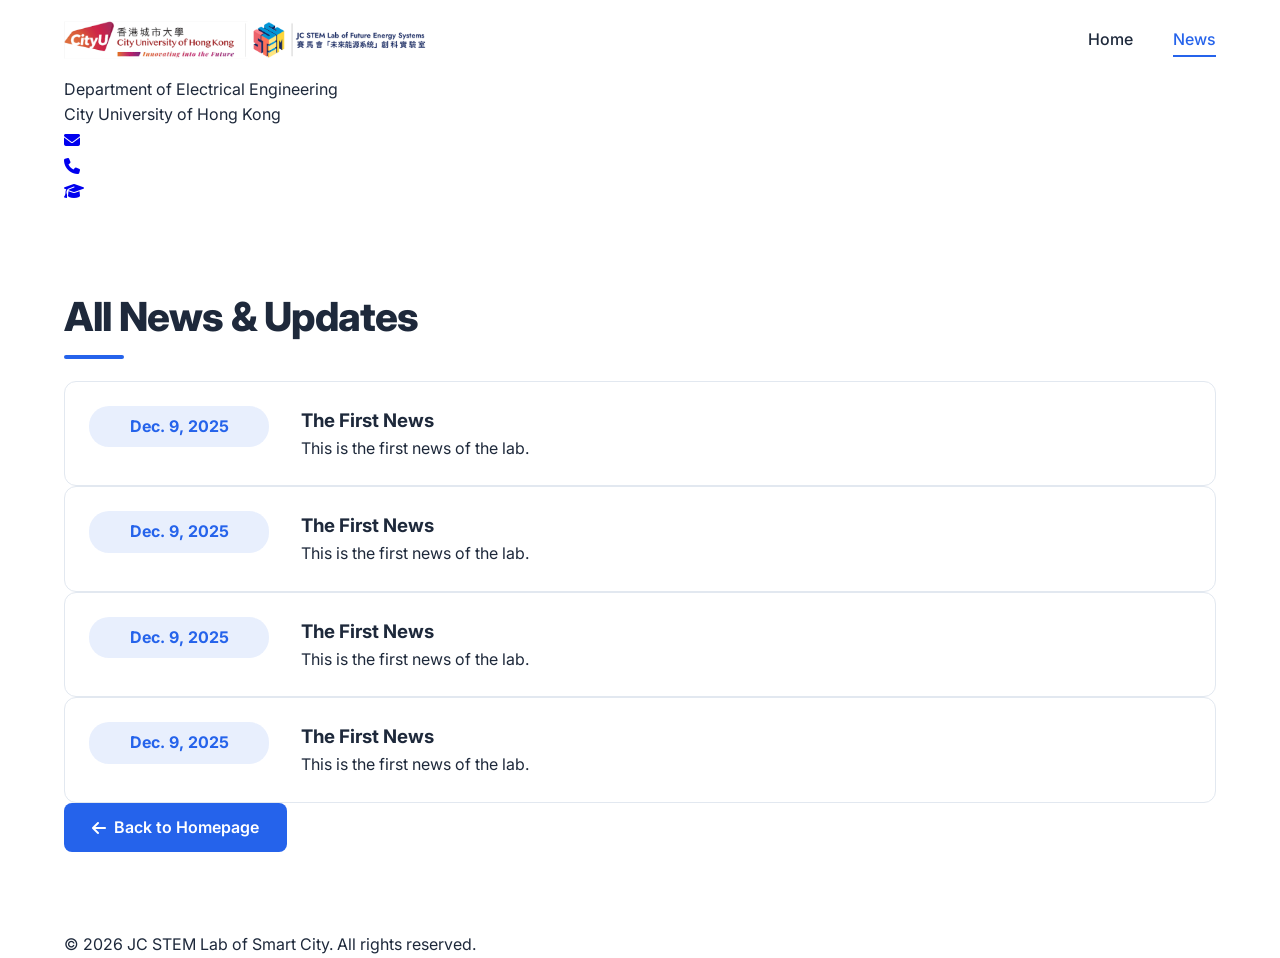
==== commit c3dac8d4: "Update navigation and layout: add logo to nav bar, remove text, add contact section, reorganize spon" ====
--- a/pages/all-news.html
+++ b/pages/all-news.html
@@ -20,20 +20,27 @@
         </div>
     </header>
 
-    <nav>
-        <div class="container">
-            <ul class="nav-links">
-                <li><a href="../index.html#latest-news">Home</a></li>
-                <!-- <li><a href="../index.html#research">Research</a></li>
-                <li><a href="team.html">Team</a></li> -->
-                <li><a href="all-news.html" class="active">News</a></li>
-                <!-- <li><a href="../index.html#seminar">Seminars</a></li>
-                <li><a href="publications.html">Publications</a></li>
-                <li><a href="../index.html#location">Contact</a></li> -->
-            </ul>
-            <div class="nav-logo">
-                <img src="../assets/logo.png" alt="JC STEM Lab Logo">
+    <nav id="main-nav">
+        <div class="container nav-container">
+            <div class="nav-brand">
+                <a href="../index.html#about" class="logo-link">
+                    <img src="../assets/logo.png" alt="JC STEM Lab Logo" class="nav-logo-img">
+                </a>
             </div>
+            <div class="nav-menu">
+                <ul class="nav-links">
+                    <li><a href="../index.html#latest-news">Home</a></li>
+                    <!-- <li><a href="../index.html#research">Research</a></li>
+                    <li><a href="team.html">Team</a></li> -->
+                    <li><a href="all-news.html" class="active">News</a></li>
+                    <!-- <li><a href="../index.html#seminar">Seminars</a></li>
+                    <li><a href="publications.html">Publications</a></li>
+                    <li><a href="../index.html#location">Contact</a></li> -->
+                </ul>
+            </div>
+            <button class="mobile-toggle" aria-label="Toggle Navigation">
+                <i class="fas fa-bars"></i>
+            </button>
         </div>
     </nav>
 
--- a/styles.css
+++ b/styles.css
@@ -1,22 +1,36 @@
-/* Base Styles */
 :root {
-    --primary-color: #BD384B;
-    --secondary-color: #faf8f9;
-    --text-color: #333;
-    --light-text: #757575;
-    --border-color: #e0e0e0;
-    --section-spacing: 5rem;
-    --timeline-color: #f0f0f0;
-    --background-color: rgba(189, 56, 75, 0.1);
-    --shadow-color: rgba(0, 0, 0, 0.1);
-}
-
-.chinese-text {
-    font-family: "楷体", KaiTi, "华文楷体", "STKaiti", serif;
-}
-
-html {
-    scroll-behavior: smooth; /* 添加平滑滚动效果 */
+    /* Theme tokens (Modern Lab Aesthetic) */
+    --primary: #2563eb;
+    --primary-light: #60a5fa;
+    --primary-dark: #1e40af;
+    --primary-rgb: 37, 99, 235;
+
+    --surface: #ffffff;
+    --surface-glass: rgba(255, 255, 255, 0.7);
+    --surface-dark: #0f172a;
+
+    --text-primary: #1e293b;
+    --text-secondary: #64748b;
+    --text-muted: #94a3b8;
+
+    --glass-blur: 16px;
+    --glass-border: rgba(255, 255, 255, 0.125);
+    --glass-shadow: 0 8px 32px 0 rgba(31, 38, 135, 0.07);
+
+    --shadow-sm: 0 1px 3px 0 rgb(0 0 0 / 0.1), 0 1px 2px -1px rgb(0 0 0 / 0.1);
+    --shadow-md: 0 4px 6px -1px rgb(0 0 0 / 0.1), 0 2px 4px -2px rgb(0 0 0 / 0.1);
+    --shadow-lg: 0 10px 15px -3px rgb(0 0 0 / 0.1), 0 4px 6px -4px rgb(0 0 0 / 0.1);
+    --shadow-xl: 0 20px 25px -5px rgb(0 0 0 / 0.1), 0 8px 10px -6px rgb(0 0 0 / 0.1);
+
+    --section-padding: 5rem 0;
+    --container-width: 1200px;
+    --ease-out-expo: cubic-bezier(0.16, 1, 0.3, 1);
+    --transition-base: all 0.4s var(--ease-out-expo);
+
+    /* Legacy mapping for script elements */
+    --primary-color: var(--primary);
+    --secondary-color: #f8fafc;
+    --border-color: #e2e8f0;
 }
 
 * {
@@ -27,204 +41,158 @@
 }
 
 body {
+    background-color: var(--surface);
+    color: var(--text-primary);
     line-height: 1.6;
-    color: var(--text-color);
-    background-color: #fff;
+    overflow-x: hidden;
+    -webkit-font-smoothing: antialiased;
+}
+
+.chinese-text {
+    font-family: "楷体", KaiTi, "华文楷体", "STKaiti", serif;
+}
+
+html {
+    scroll-behavior: smooth;
 }
 
 .container {
-    width: 90%;
-    max-width: 1200px;
+    max-width: var(--container-width);
     margin: 0 auto;
-    padding: 0 15px;
-}
-
-a {
-    color: var(--primary-color);
-    text-decoration: none;
-    transition: color 0.3s ease;
-}
-
-a:hover {
-    color: var(--primary-color);
-}
-
-/* Header Styles */
-header {
-    padding: 3rem 0;
-    background-color: var(--secondary-color);
-    border-bottom: 1px solid var(--border-color);
-}
-
-.header-content {
-    display: flex;
-    justify-content: space-between;
-    align-items: center;
-}
-
-.profile-info {
-    flex: 2;
-}
-
-.profile-info h1 {
+    padding: 0 1.5rem;
+    width: 100%;
+}
+
+.section {
+    padding: var(--section-padding);
+}
+
+.section-title {
     font-size: 2.5rem;
-    margin-bottom: 0.5rem;
-    margin-top: 3rem;
-    font-weight: 700;
+    font-weight: 800;
+    margin-bottom: 2rem;
     letter-spacing: -0.02em;
-}
-
-.profile-image {
-    flex: 1;
-    text-align: right;
     position: relative;
-    width: 180px;
-    height: 180px;
-    margin-left: auto;
-}
-
-#profile-img {
-    width: 180px;
-    height: 180px;
-    border-radius: 4px;
-    object-fit: cover;
-    box-shadow: 0 4px 12px rgba(0, 0, 0, 0.1);
-    transition: all 0.3s ease;
-    position: relative;
-    background-image: url('assets/profile.jpg');
-    background-size: cover;
-    background-position: center;
-}
-
-.profile-image::after {
+    display: inline-block;
+}
+
+.section-title::after {
     content: '';
     position: absolute;
+    bottom: -10px;
+    left: 0;
+    width: 60px;
+    height: 4px;
+    background: var(--primary);
+    border-radius: 2px;
+}
+
+.section-subtitle {
+    font-size: 1.125rem;
+    color: var(--text-secondary);
+    max-width: 800px;
+    margin: 0 auto 2rem;
+}
+
+/* Buttons */
+.btn {
+    display: inline-flex;
+    align-items: center;
+    justify-content: center;
+    padding: 0.75rem 1.75rem;
+    border-radius: 8px;
+    font-weight: 600;
+    transition: var(--transition-base);
+    cursor: pointer;
+    gap: 0.5rem;
+    text-decoration: none;
+}
+
+.btn-primary {
+    background: var(--primary);
+    color: white;
+}
+
+.btn-primary:hover {
+    background: var(--primary-dark);
+    transform: translateY(-2px);
+    box-shadow: 0 4px 12px rgba(var(--primary-rgb), 0.25);
+}
+
+.btn-outline {
+    border: 2px solid rgba(255, 255, 255, 0.8);
+    color: white;
+}
+
+.btn-outline:hover {
+    background: rgba(255, 255, 255, 0.1);
+    transform: translateY(-2px);
+}
+
+/* Navigation */
+nav {
+    position: fixed;
     top: 0;
-    right: 0;
-    width: 180px;
-    height: 180px;
-    background-image: url('assets/profile2.png');
-    background-size: cover;
-    background-position: center;
-    border-radius: 4px;
-    opacity: 0;
-    transition: opacity 0.3s ease;
-    box-shadow: 0 4px 12px rgba(0, 0, 0, 0.1);
-}
-
-.profile-image:hover::after {
-    opacity: 1;
-}
-
-.profile-image:hover #profile-img {
-    opacity: 0;
-}
-
-.subtitle {
-    font-size: 1.25rem;
-    color: var(--light-text);
-    margin-bottom: 1.5rem;
-}
-
-.chinese-lab-name {
-    font-size: 1.5rem;
-}
-
-.contact-info {
-    display: flex;
-    flex-wrap: wrap;
-    gap: 1rem;
-    margin-top: 2rem;
-}
-
-.contact-info p {
-    display: flex;
-    align-items: center;
-    margin: 0;
-    flex-shrink: 0;
-}
-
-.contact-info i {
-    color: var(--primary-color);
-    font-size: 1.8rem;
-}
-
-.contact-info a {
-    padding: 8px 16px;
-    display: flex;
-    align-items: center;
-    justify-content: center;
-    border-radius: 25px !important;
-    transition: all 0.3s ease;
-    background-color: rgba(189, 56, 75, 0.1);
+    left: 0;
+    width: 100%;
+    z-index: 1000;
+    padding: 1.25rem 0;
+    transition: var(--transition-base);
+    background: #ffffff;
+}
+
+nav.scrolled {
+    padding: 0.75rem 0;
+    background: #ffffff;
+    backdrop-filter: blur(var(--glass-blur));
+    -webkit-backdrop-filter: blur(var(--glass-blur));
+    border-bottom: 1px solid var(--border-color);
+    box-shadow: var(--glass-shadow);
+}
+
+.nav-container {
+    display: flex;
+    justify-content: space-between;
+    align-items: center;
+}
+
+.nav-brand .logo-link {
+    display: flex;
+    align-items: center;
+    text-decoration: none;
+}
+
+.nav-logo-img {
+    height: 40px;
     width: auto;
-    min-width: 60px;
-    height: 50px;
-}
-
-.contact-info a:hover {
-    background-color: rgba(189, 56, 75, 0.2);
-    transform: translateY(-3px);
-    box-shadow: 0 4px 8px rgba(0, 0, 0, 0.1);
-}
-
-.icon-svg {
-    width: 1.8rem;
-    height: 1.8rem;
-    filter: invert(26%) sepia(92%) saturate(1361%) hue-rotate(212deg) brightness(92%) contrast(90%);
-}
-
-/* Navigation Styles */
-nav {
-    background-color: #fff;
-    box-shadow: 0 2px 4px rgba(0, 0, 0, 0.05);
-    position: sticky;
-    top: 0;
-    z-index: 100;
-    width: 100%;
-}
-
-nav .container {
-    display: flex;
-    justify-content: space-between;
-    align-items: center;
-}
-
-.nav-logo {
-    display: flex;
-    align-items: center;
-    height: 50px;
-}
-
-.nav-logo img {
-    height: 100%;
-    width: auto;
+    object-fit: contain;
+}
+
+.logo-text {
+    font-weight: 700;
+    font-size: 1.125rem;
+    color: var(--text-primary);
+    white-space: nowrap;
 }
 
 .nav-links {
     display: flex;
     list-style: none;
-    margin: 0;
-    padding: 0;
-    overflow-x: auto;
-    scrollbar-width: none; /* Firefox */
-    -ms-overflow-style: none; /* IE and Edge */
-}
-
-.nav-links li {
-    margin-right: 2rem;
+    gap: 2.5rem;
 }
 
 .nav-links a {
-    display: inline-block;
-    height: 70px;
-    line-height: 70px;
+    color: var(--text-primary);
+    text-decoration: none;
     font-weight: 500;
+    transition: var(--transition-base);
     position: relative;
-}
-
+    padding: 0.5rem 0;
+}
+
+.nav-links a:hover,
 .nav-links a.active {
-    color: var(--primary-color);
+    color: var(--primary);
 }
 
 .nav-links a::after {
@@ -233,2690 +201,803 @@
     bottom: 0;
     left: 0;
     width: 0;
-    height: 3px;
-    background-color: var(--primary-color);
-    transition: width 0.3s ease;
-}
-
+    height: 2px;
+    background: var(--primary);
+    transition: var(--transition-base);
+}
+
+.nav-links a:hover::after,
 .nav-links a.active::after {
     width: 100%;
 }
 
-.nav-links a:hover::after {
-    width: 100%;
-}
-
-/* Mobile Navigation Menu */
-.menu-toggle {
+.mobile-toggle {
     display: none;
+    background: none;
+    border: none;
+    font-size: 1.5rem;
+    cursor: pointer;
+}
+
+/* Hero Section */
+#hero {
+    height: 100vh;
+    width: 100%;
+    position: relative;
+    overflow: hidden;
+    color: white;
+}
+
+.hero-slide {
+    position: absolute;
+    width: 100%;
+    height: 100%;
+    opacity: 0;
+    transition: opacity 1s var(--ease-out-expo);
+    display: flex;
+    align-items: center;
+    z-index: 1;
+}
+
+.hero-slide.active {
+    opacity: 1;
+    z-index: 2;
+}
+
+.slide-bg {
+    position: absolute;
+    width: 100%;
+    height: 100%;
+    background-size: cover;
+    background-position: center;
+    transform: scale(1.1);
+    transition: transform 6s linear;
+}
+
+.hero-slide.active .slide-bg {
+    transform: scale(1);
+}
+
+.hero-overlay {
+    position: absolute;
+    width: 100%;
+    height: 100%;
+    background: linear-gradient(to right, rgba(15, 23, 42, 0.8) 0%, rgba(15, 23, 42, 0.4) 50%, transparent 100%);
+}
+
+.hero-content {
+    position: relative;
+    z-index: 3;
+}
+
+.hero-text {
+    max-width: 800px;
+    transform: translateY(30px);
+    opacity: 0;
+    transition: all 1s var(--ease-out-expo) 0.3s;
+}
+
+.hero-slide.active .hero-text {
+    transform: translateY(0);
+    opacity: 1;
+}
+
+.hero-title {
+    font-size: clamp(2.5rem, 5vw, 4.5rem);
+    font-weight: 800;
+    line-height: 1.1;
+    margin-bottom: 1.5rem;
+}
+
+.hero-subtitle {
+    font-size: 1.25rem;
+    opacity: 0.9;
+    margin-bottom: 2.5rem;
+    max-width: 600px;
+}
+
+.hero-actions {
+    display: flex;
+    gap: 1rem;
+    flex-wrap: wrap;
+}
+
+.hero-prev,
+.hero-next {
+    position: absolute;
+    top: 50%;
+    transform: translateY(-50%);
+    width: 50px;
+    height: 50px;
+    border-radius: 50%;
+    background: rgba(255, 255, 255, 0.15);
+    backdrop-filter: blur(10px);
+    border: 1px solid rgba(255, 255, 255, 0.2);
+    color: white;
+    font-size: 1.25rem;
+    cursor: pointer;
+    transition: all 0.3s ease;
+    display: flex;
+    align-items: center;
+    justify-content: center;
+    box-shadow: 0 4px 15px rgba(0, 0, 0, 0.1);
+    z-index: 10;
+}
+
+.hero-prev {
+    left: 2rem;
+}
+
+.hero-next {
+    right: 2rem;
+}
+
+.hero-prev:hover,
+.hero-next:hover {
+    background: rgba(255, 255, 255, 0.25);
+    border-color: rgba(255, 255, 255, 0.4);
+    transform: translateY(-50%) scale(1.1);
+    box-shadow: 0 6px 20px rgba(0, 0, 0, 0.2);
+}
+
+.hero-prev:active,
+.hero-next:active {
+    transform: translateY(-50%) scale(0.95);
+}
+
+.hero-controls {
+    position: absolute;
+    bottom: 3rem;
+    width: 100%;
+    display: flex;
+    justify-content: center;
+    z-index: 10;
+}
+
+.hero-dots {
+    display: flex;
+    gap: 1rem;
+}
+
+.hero-dot {
+    width: 10px;
+    height: 10px;
+    border-radius: 50%;
+    background: rgba(255, 255, 255, 0.3);
+    cursor: pointer;
+    transition: var(--transition-base);
+}
+
+.hero-dot.active {
+    background: white;
+    width: 30px;
+    border-radius: 5px;
+}
+
+/* About Section */
+.about-grid {
+    display: grid;
+    grid-template-columns: 1.2fr 0.8fr;
+    gap: 4rem;
+    align-items: center;
+}
+
+.about-lead {
+    font-size: 1.25rem;
+    color: var(--text-primary);
+    font-weight: 500;
+    margin-bottom: 1.5rem;
+}
+
+.about-highlights {
+    display: flex;
+    flex-direction: column;
+    gap: 2.5rem;
+    justify-content: center;
+}
+
+.highlight-item {
+    display: flex;
+    flex-direction: column;
+    gap: 0.5rem;
+}
+
+.highlight-count {
+    font-size: 2.5rem;
+    font-weight: 800;
+    color: var(--primary);
+    line-height: 1;
+}
+
+.highlight-label {
+    font-size: 0.75rem;
+    color: var(--text-secondary);
+    text-transform: uppercase;
+    font-weight: 600;
+    letter-spacing: 0.05em;
+    line-height: 1.4;
+}
+
+/* Research Section */
+.research-grid {
+    display: grid;
+    grid-template-columns: repeat(auto-fit, minmax(300px, 1fr));
+    gap: 1.5rem;
+    margin-top: 3rem;
+    justify-content: center;
+    max-width: 1100px;
+    margin-left: auto;
+    margin-right: auto;
+}
+
+.research-card {
+    background: var(--surface);
+    border-radius: 12px;
+    padding: 1.75rem 1.5rem;
+    border: 1px solid #e5e7eb;
+    display: flex;
+    flex-direction: column;
+    align-items: center;
+    height: 100%;
+    transition: all 0.3s ease;
+}
+
+.research-card:hover {
+    border-color: #d1d5db;
+    box-shadow: 0 4px 12px rgba(0, 0, 0, 0.08);
+}
+
+.card-icon-circle {
+    width: 64px;
+    height: 64px;
+    border-radius: 50%;
+    background: linear-gradient(135deg, #eff6ff 0%, #dbeafe 100%);
+    display: flex;
+    align-items: center;
+    justify-content: center;
+    margin-bottom: 1.25rem;
+}
+
+.card-icon-circle i {
+    font-size: 1.75rem;
+    color: var(--primary);
+}
+
+.card-title {
+    font-size: 1.125rem;
+    font-weight: 700;
+    color: var(--text-primary);
+    margin-bottom: 0.75rem;
+    line-height: 1.4;
+    text-align: center;
+    width: 100%;
+}
+
+.card-description {
+    font-size: 0.875rem;
+    color: var(--text-secondary);
+    line-height: 1.6;
+    margin: 0;
+    text-align: left;
+    width: 100%;
+}
+
+/* Team Section */
+.team-preview {
+    display: grid;
+    grid-template-columns: 1.2fr 0.8fr;
+    gap: 4rem;
+    align-items: center;
+}
+
+.team-categories {
+    list-style: none;
+    margin: 2rem 0;
+    display: flex;
+    flex-direction: column;
+    gap: 1rem;
+}
+
+.team-categories li {
+    display: flex;
+    align-items: center;
+    gap: 1rem;
+    font-weight: 600;
+}
+
+.team-categories i {
+    color: var(--primary);
+}
+
+.team-category-title {
+    font-size: 1.5rem;
+    font-weight: 700;
+    color: var(--primary);
+    margin-top: 3rem;
+    margin-bottom: 1.5rem;
+    padding-bottom: 0.5rem;
+    border-bottom: 2px solid var(--border-color);
+}
+
+.team-category-title:first-child {
+    margin-top: 2rem;
+}
+
+.team-members-grid {
+    display: grid;
+    grid-template-columns: repeat(auto-fill, minmax(250px, 1fr));
+    gap: 2rem;
+    margin-bottom: 2rem;
+}
+
+.team-members-grid.lab-director-grid {
+    grid-template-columns: 1fr;
+    justify-items: center;
+    max-width: 300px;
+    margin-left: auto;
+    margin-right: auto;
+}
+
+.team-member-card {
+    display: flex;
+    flex-direction: column;
+    background: var(--surface);
+    border-radius: 16px;
+    overflow: hidden;
+    box-shadow: var(--shadow-md);
+    transition: all 0.3s ease;
+    border: 1px solid var(--border-color);
+    height: 100%;
+}
+
+.team-member-card:hover {
+    transform: translateY(-8px);
+    box-shadow: var(--shadow-xl);
+    border-color: var(--primary-light);
+}
+
+.team-member-card img {
+    width: 100%;
+    aspect-ratio: 1/1;
+    object-fit: cover;
+    height: auto;
+}
+
+.team-member-card .team-member-content {
+    padding: 1.5rem;
+    display: flex;
+    flex-direction: column;
+    flex: 1;
+}
+
+.team-member-card h4 {
+    font-size: 1.125rem;
+    font-weight: 600;
+    margin: 0 0 0.75rem 0;
+    color: var(--text-primary);
+    line-height: 1.3;
+}
+
+.team-member-card h4 a {
+    color: var(--text-primary);
+    text-decoration: none;
+    transition: color 0.3s;
+}
+
+.team-member-card h4 a:hover {
+    color: var(--primary);
+    text-decoration: underline;
+}
+
+.team-member-card p {
+    font-size: 0.9rem;
+    color: var(--text-secondary);
+    margin: 0 0 0.5rem 0;
+    line-height: 1.5;
+}
+
+.team-member-card .member-links {
+    display: flex;
+    gap: 0.5rem;
+    margin-top: auto;
+    padding-top: 1rem;
+    justify-content: center;
+}
+
+.team-member-card .member-links a {
+    display: flex;
+    align-items: center;
+    justify-content: center;
+    width: 36px;
+    height: 36px;
+    border-radius: 50%;
+    background: rgba(var(--primary-rgb), 0.1);
+    color: var(--primary);
+    text-decoration: none;
+    transition: all 0.3s ease;
+}
+
+.team-member-card .member-links a:hover {
+    background: var(--primary);
+    color: white;
+    transform: scale(1.1);
+}
+
+/* Contact Section */
+.contact-content {
+    display: grid;
+    grid-template-columns: repeat(auto-fit, minmax(280px, 1fr));
+    gap: 2.5rem;
+    max-width: 1000px;
+    margin: 0 auto;
+}
+
+.contact-section {
+    background: var(--surface);
+    padding: 2rem;
+    border-radius: 16px;
+    box-shadow: var(--shadow-md);
+    border: 1px solid var(--border-color);
+    transition: all 0.3s ease;
+}
+
+.contact-section:hover {
+    transform: translateY(-4px);
+    box-shadow: var(--shadow-lg);
+    border-color: var(--primary-light);
+}
+
+.contact-section h3 {
+    font-size: 1.5rem;
+    font-weight: 700;
+    color: var(--primary);
+    margin-bottom: 1rem;
+    display: flex;
+    align-items: center;
+    gap: 0.75rem;
+}
+
+.contact-section h3 i {
+    font-size: 1.25rem;
+}
+
+.contact-section p {
+    font-size: 1rem;
+    color: var(--text-primary);
+    line-height: 1.8;
+    margin: 0;
+}
+
+.contact-section a {
+    color: var(--primary);
+    text-decoration: none;
+    transition: color 0.3s ease;
+}
+
+.contact-section a:hover {
+    color: var(--primary-dark);
+    text-decoration: underline;
+}
+
+/* News Section */
+.news-modern-list {
+    display: flex;
+    flex-direction: column;
+    gap: 1.5rem;
+}
+
+.news-item {
+    background: var(--surface);
+    border-radius: 12px;
+    padding: 1.5rem;
+    display: grid;
+    grid-template-columns: 180px 1fr;
+    gap: 2rem;
+    border: 1px solid var(--border-color);
+}
+
+.news-date {
+    display: flex;
+    align-items: flex-start;
+}
+
+.year-highlight {
+    background: rgba(var(--primary-rgb), 0.1);
+    color: var(--primary);
+    padding: 0.5rem 1rem;
+    border-radius: 20px;
+    text-align: center;
+    font-weight: 700;
+    width: 100%;
+}
+
+/* Publications Section */
+.publication-summary {
+    display: flex;
+    justify-content: space-between;
+    align-items: flex-start;
+    gap: 4rem;
+    flex-direction: column;
+}
+
+.publications-list {
+    display: flex;
+    flex-direction: column;
+    gap: 1rem;
+    margin-bottom: 3rem;
+    width: 100%;
+}
+
+.publication {
+    display: grid;
+    grid-template-columns: 140px 1fr;
+    background: var(--surface);
+    border-radius: 12px;
+    border: 1px solid var(--border-color);
+    overflow: hidden;
+}
+
+.pub-venue-label {
+    background: var(--secondary-color);
+    display: flex;
+    flex-direction: column;
+    align-items: center;
+    justify-content: center;
+    padding: 1rem;
+    border-right: 1px solid var(--border-color);
+}
+
+.pub-number {
+    font-size: 1.25rem;
+    font-weight: 800;
+    color: var(--primary);
+}
+
+.venue-text {
+    font-size: 0.75rem;
+    font-weight: 700;
+    text-transform: uppercase;
+    opacity: 0.7;
+    text-align: center;
+}
+
+.pub-content {
+    padding: 1.5rem;
+}
+
+.pub-content h3 {
+    font-size: 1.1rem;
+    margin-bottom: 0.5rem;
+    color: var(--primary);
+}
+
+.authors {
+    font-size: 0.875rem;
+    color: var(--text-secondary);
+    margin-bottom: 1rem;
+}
+
+.pub-tags {
+    display: flex;
+    gap: 0.75rem;
+    flex-wrap: wrap;
+}
+
+.tag {
+    font-size: 0.75rem;
+    font-weight: 600;
+    padding: 0.25rem 0.75rem;
+    border-radius: 4px;
+    text-decoration: none;
+}
+
+.venue-tag {
+    background: rgba(var(--primary-rgb), 0.1);
+    color: var(--primary);
+}
+
+.code-tag {
+    background: var(--secondary-color);
+    border: 1px solid var(--border-color);
+    color: var(--text-primary);
+}
+
+/* Funding & Footer */
+.funding-label {
+    text-align: center;
+    font-size: 1rem;
+    color: var(--text-secondary);
+    margin-bottom: 1rem;
+}
+
+.funding-logos {
+    display: flex;
+    gap: 3rem;
+    flex-wrap: wrap;
+    align-items: center;
+    justify-content: center;
+    margin-top: 2rem;
+}
+
+.funding-logo {
+    max-height: 60px;
+    transition: var(--transition-base);
+}
+
+.funding-logo:hover {
+    transform: scale(1.05);
+}
+
+.globe-container {
+    max-width: 200px;
+    margin: 0 auto;
+}
+
+.site-footer {
+    background: var(--surface-dark);
+    color: white;
+    padding: 6rem 0 3rem;
+}
+
+.footer-content {
+    display: flex;
+    flex-direction: column;
+    align-items: center;
+    gap: 3rem;
+}
+
+.footer-brand {
+    display: flex;
+    align-items: center;
+}
+
+.footer-brand h3 {
+    color: white;
+    font-size: 1.25rem;
+    font-weight: 700;
+    margin: 0;
+}
+
+/* Animations */
+.reveal-on-scroll {
+    opacity: 0;
+    transform: translateY(30px);
+    transition: opacity 0.8s var(--ease-out-expo), transform 0.8s var(--ease-out-expo);
+}
+
+.reveal-on-scroll.revealed {
+    opacity: 1;
+    transform: translateY(0);
+}
+
+/* Utility */
+.mt-4 {
+    margin-top: 1.5rem !important;
+}
+
+/* Responsive */
+@media (max-width: 992px) {
+
+    .about-grid,
+    .team-preview {
+        grid-template-columns: 1fr;
+        gap: 3rem;
+    }
+
+    .about-highlights {
+        flex-direction: row;
+        justify-content: space-around;
+        flex-wrap: wrap;
+    }
+
+    .research-grid {
+        grid-template-columns: repeat(auto-fit, minmax(280px, 1fr));
+        gap: 1rem;
+    }
+
+    .team-members-grid {
+        grid-template-columns: repeat(2, 1fr);
+        gap: 1.5rem;
+    }
 }
 
 @media (max-width: 768px) {
-    h1 {
-        font-size: 2rem;
-    }
-    
-    nav {
+    .section {
+        padding: 3rem 0;
+    }
+
+    .hero-title {
+        font-size: 2.5rem;
+    }
+
+    .hero-prev,
+    .hero-next {
+        width: 44px;
+        height: 44px;
+        font-size: 1.1rem;
+    }
+
+    .hero-prev {
+        left: 1rem;
+    }
+
+    .hero-next {
+        right: 1rem;
+    }
+
+    .hero-controls {
+        bottom: 2rem;
+    }
+
+    .research-grid {
+        grid-template-columns: 1fr;
+        gap: 1rem;
+    }
+
+    .research-card {
+        padding: 1.5rem 1.25rem;
+    }
+
+    .team-members-grid {
+        grid-template-columns: 1fr;
+        gap: 1.5rem;
+    }
+
+    .team-members-grid.lab-director-grid {
+        max-width: 100%;
+    }
+
+    .contact-content {
+        grid-template-columns: 1fr;
+        gap: 1.5rem;
+    }
+
+    .contact-section {
+        padding: 1.5rem;
+    }
+
+    .news-item,
+    .publication {
+        grid-template-columns: 1fr;
+    }
+
+    .pub-venue-label {
+        flex-direction: row;
+        justify-content: space-between;
+        border-right: none;
+        border-bottom: 1px solid var(--border-color);
+    }
+
+    .nav-menu {
         position: fixed;
         top: 0;
-        left: 0;
-        width: 100%;
+        right: -100%;
+        width: 80%;
+        height: 100vh;
+        background: var(--surface);
+        padding: 6rem 2rem;
+        transition: var(--transition-base);
+        box-shadow: var(--shadow-xl);
+        display: flex;
+        flex-direction: column;
+        gap: 2rem;
         z-index: 1000;
-        background-color: #fff;
-        box-shadow: 0 2px 4px rgba(0, 0, 0, 0.1);
-        overflow: hidden;
-    }
-    
-    body {
-        padding-top: 70px; /* 更新以适应更高的导航栏 */
-    }
-    
-    .nav-links {
-        display: flex;
-        justify-content: flex-start;
-        overflow-x: auto;
-        -webkit-overflow-scrolling: touch;
-        scrollbar-width: none; /* Firefox */
-        -ms-overflow-style: none;  /* IE and Edge */
-        white-space: nowrap;
-        padding: 0.5rem 0;
-        height: auto;
-        width: 100%;
-        margin: 0;
-    }
-    
-    .nav-links::-webkit-scrollbar {
-        display: none; /* Chrome, Safari, Opera */
-    }
-    
-    nav .container {
-        padding: 0;
-        position: relative;
-    }
-    
-    .nav-logo {
-        height: 40px; /* 手机上稍微减小logo大小 */
-    }
-    
-    .nav-links li {
-        display: inline-block;
-        margin: 0 0.8rem;
-        flex-shrink: 0;
-    }
-    
-    .nav-links li:first-child {
-        margin-left: 15px;
-    }
-    
-    .nav-links li:last-child {
-        margin-right: 15px;
-        padding-right: 5px; /* Add a bit of padding at the end for better scrolling */
-    }
-    
-    .nav-links a {
-        height: auto;
-        line-height: normal;
-        padding: 0.5rem 0;
+    }
+
+    .nav-menu.active {
+        right: 0;
+    }
+
+    .mobile-toggle {
+        display: block;
+        z-index: 1001;
+    }
+
+    .nav-logo-img {
+        height: 32px;
+    }
+
+    .logo-text {
         font-size: 0.95rem;
-        white-space: nowrap;
-    }
-    
-    /* Add gradient indicators to show there's more content */
-    nav .container::before,
-    nav .container::after {
-        content: '';
-        position: absolute;
-        top: 0;
-        bottom: 0;
-        width: 20px;
-        z-index: 10;
-        pointer-events: none;
-        opacity: 0;
-        transition: opacity 0.3s ease;
-    }
-    
-    nav .container::before {
-        left: 0;
-        background: linear-gradient(to right, rgba(255,255,255,1), rgba(255,255,255,0));
-    }
-    
-    nav .container::after {
-        right: 0;
-        background: linear-gradient(to left, rgba(255,255,255,1), rgba(255,255,255,0));
-    }
-    
-    /* Only show gradients if has-scroll class is present */
-    nav .container.has-scroll::before,
-    nav .container.has-scroll::after {
-        opacity: 1;
-    }
-    
-    .section {
-        padding: 3rem 0;
-    }
-    
-    #profile-img {
-        width: 150px;
-        height: 150px;
-    }
-    
-    .projects-grid {
-        grid-template-columns: 1fr;
-    }
-    
-    .gallery-container {
-        grid-template-columns: repeat(auto-fill, minmax(250px, 1fr));
-    }
-    
-    /* Hide timeline elements on mobile */
-    .timeline {
-        padding-left: 0;
-    }
-    
-    .timeline::before {
-        display: none;
-    }
-    
-    .timeline-marker {
-        display: none;
-    }
-    
-    .edu-content-wrapper {
-        flex-direction: column;
-        align-items: flex-start;
-    }
-    
-    .edu-text {
-        padding-right: 0;
-        margin-bottom: 1rem;
-    }
-    
-    .school-logo {
-        align-self: center;
-    }
-    
-    .edu-logo {
-        width: 80px;
-    }
-    
-    .honor-item {
-        flex-direction: column;
-    }
-    
-    .honor-year {
-        margin-bottom: 0.75rem;
-        margin-right: 0;
-    }
-    
-    .news-item {
-        flex-direction: column;
-    }
-    
-    .news-date {
-        margin-right: 0;
-        margin-bottom: 1rem;
-    }
-    
-    .service-list {
-        gap: 0.5rem;
-    }
-    
-    .service-list li {
-        font-size: 0.85rem;
-        padding: 0.4rem 0.8rem;
-    }
-    
-    .address-info p {
-        font-size: 1rem;
-    }
-    
-    .address-description {
-        font-size: 0.9rem !important;
-    }
-}
-
-@media (max-width: 576px) {
-    nav {
-        padding: 0;
-    }
-    
-    body {
-        padding-top: 42px; /* Adjust padding for smaller screens */
-    }
-    
-    .nav-links {
-        padding: 0.3rem 0;
-    }
-    
-    .nav-links li {
-        margin: 0 0.6rem;
-    }
-    
-    .nav-links li:first-child {
-        margin-left: 10px;
-    }
-    
-    .nav-links li:last-child {
-        margin-right: 10px;
-    }
-    
-    .nav-links a {
-        font-size: 0.9rem;
-        padding: 0.4rem 0;
-    }
-    
-    .container nav::before,
-    .container nav::after {
-        width: 20px;
-    }
-    
-    .contact-info {
-        flex-direction: row;
-        gap: 0.5rem;
-        justify-content: flex-start;
-        margin-bottom: 1rem;
-    }
-    
-    .contact-info a {
-        width: 38px;
-        height: 38px;
-        padding: 6px;
-    }
-    
-    .contact-info i {
-        font-size: 1.5rem;
-    }
-    
-    .icon-svg {
-        width: 1.5rem;
-        height: 1.5rem;
-    }
-    
-    .skill-item {
-        flex-direction: column;
-        align-items: flex-start;
-    }
-    
-    .skill-name {
-        margin-bottom: 0.5rem;
-    }
-    
-    .gallery-container {
-        grid-template-columns: 1fr;
-    }
-    
-    .contact-info-card {
-        grid-template-columns: 1fr;
-    }
-    
-    .contact-social {
-        grid-column: span 1;
-    }
-    
-    .nav-logo {
-        height: 35px; /* 更小的屏幕上进一步减小logo大小 */
-    }
-    
-    .nav-links {
-        height: auto;
-        padding: 5px 0;
-    }
-    
-    .nav-links li {
-        margin: 0 10px;
-    }
-    
-    .nav-links a {
-        font-size: 0.9rem;
-        padding: 8px 0;
-    }
-}
-
-/* Section Styles */
-.section {
-    padding: var(--section-spacing) 0;
-    border-bottom: 1px solid var(--border-color);
-}
-
-/* Full width section style */
-.full-width-section {
-    padding: 0;
-    margin: 0;
-    width: 100%;
-    max-width: 100%;
-    margin-bottom: 0;
-}
-
-.full-width-section .container {
-    width: 100%;
-    max-width: 100%;
-    padding: 0;
-    margin: 0;
-    position: relative;
-}
-
-/* Remove top padding from the header when it follows the slideshow */
-#slideshow + header {
-    padding-top: 0;
-}
-
-.section-title {
-    font-size: 2rem;
-    margin-bottom: 2rem;
-    position: relative;
-    display: inline-block;
-}
-
-.section-title::after {
-    content: '';
-    position: absolute;
-    bottom: -10px;
-    left: 0;
-    width: 50px;
-    height: 3px;
-    background-color: var(--primary-color);
-}
-
-/* About Section */
-.about-content {
-    font-size: 1.1rem;
-}
-
-/* News Section */
-.news-container, .news-list {
-    margin-top: 2rem;
-}
-
-.news-item {
-    display: flex;
-    margin-bottom: 1rem;
-    padding: 0.5rem;
-    padding-bottom: 1rem;
-    border-bottom: 1px solid var(--border-color);
-    transition: all 0.2s ease;
-    border-radius: 4px;
-    background-color: transparent;
-    box-shadow: none;
-}
-
-.news-item:hover {
-    transform: translateX(5px);
-    background-color: rgba(0, 102, 204, 0.05);
-    box-shadow: 0 2px 8px rgba(0, 0, 0, 0.05);
-}
-
-.news-item:last-child {
-    border-bottom: none;
-}
-
-.news-date {
-    min-width: 160px;
-    width: 160px;
-    font-size: 1.1rem;
-    font-weight: 700;
-    color: var(--primary-color);
-    margin-right: 15px;
-    flex-shrink: 0;
-    display: flex;
-    align-items: flex-start;
-    padding-top: 2px;
-}
-
-.date-highlight, .year-highlight {
-    background-color: rgba(189, 56, 75, 0.1);
-    padding: 5px 18px;
-    border-radius: 25px;
-    display: inline-block;
-    font-size: 0.9rem;
-    width: 140px;
-    text-align: center;
-    box-sizing: border-box;
-}
-
-.news-content {
-    flex: 1;
-}
-
-.news-content h3 {
-    font-size: 1rem;
-    margin-bottom: 0.3rem;
-    color: var(--text-color);
-}
-
-.news-content p {
-    color: var(--light-text);
-    font-size: 0.9rem;
-    margin-bottom: 0.25rem;
-}
-
-.news-content a {
-    color: var(--primary-color);
-    text-decoration: none;
-    font-weight: 600;
-}
-
-.news-content a:hover {
-    text-decoration: underline;
-}
-
-.view-all-news, .back-to-home {
-    margin-top: 2rem;
-    text-align: center;
-}
-
-.text-center {
-    text-align: center;
-}
-
-.mt-4 {
-    margin-top: 2rem;
-}
-
-.btn-secondary {
-    background-color: #6c757d;
-    color: white;
-    padding: 0.5rem 1rem;
-    border-radius: 4px;
-    text-decoration: none;
-    display: inline-block;
-    transition: background-color 0.3s;
-}
-
-.btn-secondary:hover {
-    background-color: #5a6268;
-}
-
-/* Media queries for news items */
-@media (max-width: 768px) {
-    .news-item {
-        flex-direction: column;
-    }
-    
-    .news-date {
-        margin-right: 0;
-        margin-bottom: 1rem;
-    }
-}
-
-/* Research Areas */
-.research-areas {
-    display: flex;
-    flex-wrap: wrap;
-    gap: 2rem;
-    margin-top: 2rem;
-}
-
-.research-area {
-    flex: 1;
-    min-width: 250px;
-    padding: 2rem;
-    background: linear-gradient(145deg, #ffffff 0%, #fef7f7 50%, #f0f9ff 100%);
-    border-radius: 24px;
-    text-align: center;
-    transition: all 0.4s cubic-bezier(0.34, 1.56, 0.64, 1);
-    border: 2px solid rgba(189, 56, 75, 0.1);
-    box-shadow: 
-        0 10px 30px rgba(189, 56, 75, 0.1),
-        0 4px 12px rgba(0, 0, 0, 0.05);
-    position: relative;
-    overflow: hidden;
-}
-
-/* 添加装饰性背景图案 */
-.research-area::after {
-    content: '';
-    position: absolute;
-    top: -50px;
-    right: -50px;
-    width: 150px;
-    height: 150px;
-    background: radial-gradient(circle, rgba(189, 56, 75, 0.08) 0%, transparent 70%);
-    border-radius: 50%;
-    pointer-events: none;
-    transition: transform 0.4s ease;
-    z-index: 0;
-}
-
-.research-area:hover::after {
-    transform: scale(1.2);
-}
-
-.research-area:hover {
-    transform: translateY(-12px) rotate(1deg);
-    box-shadow: 
-        0 20px 50px rgba(189, 56, 75, 0.15),
-        0 10px 25px rgba(0, 0, 0, 0.1);
-    border-color: rgba(189, 56, 75, 0.25);
-}
-
-.research-area i {
-    font-size: 2.5rem;
-    color: var(--primary-color);
-    margin-bottom: 1rem;
-    position: relative;
-    z-index: 1;
-    transition: transform 0.3s ease;
-}
-
-.research-area:hover i {
-    transform: scale(1.1) rotate(5deg);
-}
-
-.research-area h3 {
-    font-size: 1.2rem;
-    margin-bottom: 1rem;
-    position: relative;
-    z-index: 1;
-    transition: color 0.3s ease;
-}
-
-.research-area:hover h3 {
-    color: var(--primary-color);
-}
-
-.research-area p {
-    font-size: 0.9rem;
-    color: var(--light-text);
-    line-height: 1.5;
-    position: relative;
-    z-index: 1;
-}
-
-.research-list {
-    text-align: left;
-    padding-left: 1.2rem;
-    margin-bottom: 0;
-    position: relative;
-    z-index: 1;
-}
-
-.research-list li {
-    font-size: 0.9rem;
-    color: var(--light-text);
-    line-height: 1.5;
-    margin-bottom: 0.8rem;
-    transition: transform 0.2s ease, color 0.2s ease;
-    padding-left: 4px;
-}
-
-.research-area:hover .research-list li {
-    transform: translateX(3px);
-}
-
-.research-list li strong {
-    color: var(--text-color);
-    transition: color 0.3s ease;
-}
-
-.research-area:hover .research-list li strong {
-    color: var(--primary-color);
-}
-
-/* Education Timeline */
-.timeline {
-    position: relative;
-    margin: 2rem 0;
-    padding-left: 30px;
-}
-
-.timeline::before {
-    content: '';
-    position: absolute;
-    left: 9px;
-    top: 0;
-    height: 100%;
-    width: 2px;
-    background-color: #d0d0d0;
-    z-index: 0;
-}
-
-.timeline-item {
-    position: relative;
-    margin-bottom: 3rem;
-    transition: transform 0.3s ease, box-shadow 0.3s ease;
-    border-radius: 8px;
-    padding: 20px;
-    background-color: transparent;
-    box-shadow: 0 2px 8px rgba(0, 0, 0, 0.08);
-}
-
-.timeline-item:hover {
-    transform: translateY(-5px);
-    box-shadow: 0 10px 20px rgba(0, 0, 0, 0.1);
-    background-color: #fff;
-}
-
-.timeline-marker {
-    position: absolute;
-    top: 20px;
-    left: -29.5px;
-    width: 20px;
-    height: 20px;
-    border-radius: 50%;
-    background-color: var(--primary-color);
-    z-index: 2;
-}
-
-.timeline-content {
-    flex: 1;
-}
-
-.edu-content-wrapper {
-    display: flex;
-    align-items: center;
-    gap: 2rem;
-}
-
-.edu-text {
-    flex: 1;
-    padding-right: 1rem;
-}
-
-.school-logo {
-    flex-shrink: 0;
-    display: flex;
-    align-items: center;
-    justify-content: center;
-}
-
-.edu-logo {
-    width: 100px;
-    height: auto;
-    border-radius: 30px;
-    object-fit: contain;
-}
-
-.timeline-content h3 {
-    margin-bottom: 0.5rem;
-    color: var(--text-color);
-}
-
-.timeline-date {
-    font-weight: 500;
-    color: var(--light-text);
-    margin-bottom: 1rem;
-}
-
-/* Publications */
-.publication-filter {
-    margin-bottom: 2rem;
-    display: flex;
-    gap: 1rem;
-}
-
-.section-description {
-    font-size: 1.1rem;
-    color: var(--light-text);
-    margin-bottom: 2rem;
-}
-
-.filter-btn {
-    padding: 0.5rem 1rem;
-    background: none;
-    border: 1px solid var(--border-color);
-    border-radius: 4px;
-    cursor: pointer;
-    font-family: inherit;
-    transition: all 0.3s ease;
-}
-
-.filter-btn.active, .filter-btn:hover {
-    background-color: var(--primary-color);
-    color: white;
-    border-color: var(--primary-color);
-}
-
-.publications-list {
-    display: flex;
-    flex-direction: column;
-    gap: 0.8rem;
-}
-
-.publication {
-    display: flex;
-    background-color: var(--secondary-color);
-    border-radius: 20px;
-    overflow: hidden;
-    transition: transform 0.3s ease;
-    position: relative;
-}
-
-/* Subtle left border for first-author papers */
-.publication.first-author {
-    border-left: 3px solid var(--primary-color);
-    border-radius: 20px;
-}
-
-.publication:hover {
-    transform: translateX(5px);
-}
-
-.pub-venue-label {
-    display: flex;
-    flex-direction: column;
-    align-items: center;
-    justify-content: center;
-    width: 160px;
-    background-color: var(--background-color);
-    color: var(--primary-color);
-    text-align: center;
-    padding: 0.7rem 0.4rem;
-    border-radius: 20px;
-}
-
-.pub-number {
-    font-size: 1.5rem;
-    font-weight: 800;
-    margin-bottom: 0.3rem;
-}
-
-.venue-text {
-    font-size: 0.95rem;
-    line-height: 1.2;
-    font-weight: 800;
-    /* text-transform: uppercase; */
-    word-break: break-word;
-    hyphens: auto;
-    display: block;
-    white-space: normal;
-}
-
-.pub-content {
-    padding: 1rem 1.2rem;
-    flex: 1;
-    padding-right: 120px;
-}
-
-.pub-content h3 {
-    font-size: 1rem;
-    margin-bottom: 0.4rem;
-}
-
-.authors {
-    font-size: 0.85rem;
-    margin-bottom: 0.4rem;
-}
-
-.venue {
-    font-size: 0.85rem;
-    font-style: italic;
-    color: var(--light-text);
-    margin-bottom: 0.5rem;
-}
-
-.pub-tags {
-    display: flex;
-    flex-direction: column;
-    gap: 0.4rem;
-    margin-top: 0.4rem;
-    position: absolute;
-    right: 1.2rem;
-    top: 1rem;
-}
-
-/* Responsive adjustments for publications */
-@media (max-width: 768px) {
-    .pub-venue-label {
-        width: 90px;
-        padding: 0.6rem 0.3rem;
-    }
-    
-    .pub-number {
-        font-size: 0.95rem;
-        margin-bottom: 0.2rem;
-    }
-    
-    .venue-text {
-        font-size: 0.7rem;
-    }
-    
-    .pub-content {
-        padding: 0.8rem 1rem;
-    }
-    
-    .publications-list {
-        gap: 0.6rem;
-    }
-}
-
-@media (max-width: 576px) {
-    .publication {
-        flex-direction: column;
-    }
-    
-    .pub-venue-label {
-        width: 100%;
-        flex-direction: row;
-        padding: 0.4rem;
-        justify-content: space-between;
-    }
-    
-    .pub-number {
-        margin-bottom: 0;
-        margin-right: 0.5rem;
-    }
-    
-    .venue-text {
-        text-align: right;
-    }
-    
-    .pub-content {
-        padding: 0.7rem 0.9rem;
-        padding-right: 0.9rem;
-    }
-    
-    .pub-content h3 {
-        font-size: 0.95rem;
-    }
-    
-    .authors, .venue {
-        font-size: 0.8rem;
-    }
-
-    .pub-tags {
-        position: static;
-        flex-direction: row;
-        flex-wrap: wrap;
-        justify-content: flex-end;
-        margin-top: 0.8rem;
-    }
-
-    .tag {
-        width: auto;
-        min-width: 60px;
-    }
-}
-
-.tag {
-    display: inline-block;
-    padding: 0.15rem 0.6rem;
-    border-radius: 15px;
-    font-size: 0.75rem;
-    font-weight: 500;
-    font-style: normal;
-    width: 80px;
-    text-align: center;
-}
-
-/* Gray color for preprint tags */
-.preprint-tag {
-    background-color: #f0f0f0;
-    color: #666;
-}
-
-/* Light blue color for venue tags (accepted papers) */
-.venue-tag {
-    background-color: var(--background-color);
-    color: var(--primary-color);
-}
-
-/* Light purple color for highlight tags, rating tags, and code/blog tags */
-.highlight-tag, .code-tag, .blog-tag {
-    background-color: var(--background-color);
-    color: var(--primary-color);
-    text-decoration: none;
-    transition: all 0.3s ease;
-}
-
-.code-tag:hover, .blog-tag:hover {
-    background-color: var(--primary-color);
-    color: white;
-}
-
-.highlight {
-    color: var(--primary-color);
-    font-weight: 600;
-    font-style: normal;
-}
-
-.status {
-    background-color: var(--background-color);
-    color: var(--primary-color);
-    padding: 0.2rem 0.5rem;
-    border-radius: 4px;
-    font-style: normal;
-}
-
-.code-link, .blog-link {
-    display: inline-block;
-    margin-left: 0.5rem;
-    padding: 0.2rem 0.5rem;
-    background-color: #e6f0ff;
-    color: var(--primary-color);
-    border-radius: 4px;
-    font-style: normal;
-    text-decoration: none;
-    font-size: 0.8rem;
-    transition: all 0.3s ease;
-}
-
-.code-link:hover, .blog-link:hover {
-    background-color: var(--primary-color);
-    color: white;
-}
-
-/* Footer */
-footer {
-    padding: 2rem 0;
-    text-align: center;
-    color: var(--light-text);
-    font-size: 0.9rem;
-}
-
-/* Button Styles */
-.btn {
-    display: inline-block;
-    padding: 0.75rem 1.5rem;
-    font-weight: 500;
-    text-decoration: none;
-    cursor: pointer;
-    border-radius: 25px;
-    transition: all 0.3s ease;
-}
-
-.btn-primary {
-    background: linear-gradient(135deg, var(--primary-color) 0%, #E74C3C 100%);
-    color: white;
-    border: none;
-    border-radius: 50px;
-    padding: 15px 40px;
-    font-size: 18px;
-    font-weight: 600;
-    transition: all 0.3s ease;
-    box-shadow: 0 8px 20px rgba(189, 56, 75, 0.2);
-    display: inline-flex;
-    align-items: center;
-    gap: 10px;
-}
-
-.btn-primary:hover {
-    background: linear-gradient(135deg, #E74C3C 0%, var(--primary-color) 100%);
-    transform: translateY(-3px);
-    box-shadow: 0 12px 30px rgba(189, 56, 75, 0.3);
-    color: white;
-}
-
-.btn i {
-    margin-right: 0.5rem;
-}
-
-.download-cv {
-    margin-bottom: 2rem;
-    text-align: center;
-}
-
-/* Contact Section */
-.contact-container {
-    margin-top: 2rem;
-    display: flex;
-    justify-content: center;
-}
-
-.contact-info-card {
-    background-color: var(--secondary-color);
-    padding: 2.5rem;
-    border-radius: 8px;
-    box-shadow: 0 4px 15px rgba(0, 0, 0, 0.05);
-    width: 100%;
-    max-width: 600px;
-    display: grid;
-    grid-template-columns: repeat(2, 1fr);
-    gap: 2rem;
-}
-
-.contact-method {
-    text-align: center;
-}
-
-.contact-method i {
-    font-size: 2rem;
-    color: var(--primary-color);
-    margin-bottom: 1rem;
-    display: block;
-}
-
-.contact-method h3 {
-    font-size: 1.2rem;
-    margin-bottom: 0.5rem;
-}
-
-.contact-method p {
-    color: var(--light-text);
-}
-
-.contact-social {
-    grid-column: span 2;
-    display: flex;
-    justify-content: center;
-    gap: 1.5rem;
-    margin-top: 1rem;
-}
-
-.social-icon {
-    width: 40px;
-    height: 40px;
-    border-radius: 25px;
-    background-color: #f0f0f0;
-    display: flex;
-    align-items: center;
-    justify-content: center;
-    color: var(--primary-color);
-    transition: all 0.3s ease;
-}
-
-.social-icon:hover {
-    background-color: var(--primary-color);
-    color: white;
-    transform: translateY(-3px);
-}
-
-/* Responsive Design */
-@media (max-width: 992px) {
-    .header-content {
-        flex-direction: column;
-        align-items: flex-start;
-        gap: 2rem;
-    }
-    
-    .profile-image {
-        align-self: center;
-    }
-    
-    .research-areas {
-        flex-direction: column;
-    }
-}
-
-@media (max-width: 768px) {
-    h1 {
-        font-size: 2rem;
-    }
-    
-    .nav-links {
-        justify-content: center;
-    }
-    
-    .nav-links li {
-        margin: 0 1rem;
-    }
-    
-    .section {
-        padding: 3rem 0;
-    }
-    
-    #profile-img {
-        width: 150px;
-        height: 150px;
-    }
-    
-    .projects-grid {
-        grid-template-columns: 1fr;
-    }
-    
-    .gallery-container {
-        grid-template-columns: repeat(auto-fill, minmax(250px, 1fr));
-    }
-    
-    /* Hide timeline elements on mobile */
-    .timeline {
-        padding-left: 0;
-    }
-    
-    .timeline::before {
-        display: none;
-    }
-    
-    .timeline-marker {
-        display: none;
-    }
-    
-    .edu-content-wrapper {
-        flex-direction: column;
-        align-items: flex-start;
-    }
-    
-    .edu-text {
-        padding-right: 0;
-        margin-bottom: 1rem;
-    }
-    
-    .school-logo {
-        align-self: center;
-    }
-    
-    .edu-logo {
-        width: 80px;
-    }
-    
-    .honor-item {
-        flex-direction: column;
-    }
-    
-    .honor-year {
-        margin-bottom: 0.75rem;
-        margin-right: 0;
-    }
-}
-
-@media (max-width: 576px) {
-    .contact-info {
-        flex-direction: row;
-        gap: 0.5rem;
-        justify-content: flex-start;
-        margin-bottom: 1rem;
-    }
-    
-    .contact-info a {
-        width: 38px;
-        height: 38px;
-        padding: 6px;
-    }
-    
-    .contact-info i {
-        font-size: 1.5rem;
-    }
-    
-    .icon-svg {
-        width: 1.5rem;
-        height: 1.5rem;
-    }
-    
-    nav {
-        padding: 3px 0;
-    }
-    
-    .nav-logo {
-        height: 35px; /* 更小的屏幕上进一步减小logo大小 */
-    }
-    
-    .nav-links {
-        height: auto;
-        padding: 5px 0;
-    }
-    
-    .nav-links li {
-        margin: 0 10px;
-    }
-    
-    .nav-links a {
-        font-size: 0.9rem;
-        padding: 8px 0;
-    }
-    
-    .container nav::before,
-    .container nav::after {
-        width: 20px;
-    }
-    
-    .skill-item {
-        flex-direction: column;
-        align-items: flex-start;
-    }
-    
-    .skill-name {
-        margin-bottom: 0.5rem;
-    }
-    
-    .gallery-container {
-        grid-template-columns: 1fr;
-    }
-    
-    .contact-info-card {
-        grid-template-columns: 1fr;
-    }
-    
-    .contact-social {
-        grid-column: span 1;
-    }
-}
-
-/* Ensure date-highlight and year-highlight have the same styling */
-.date-highlight, .year-highlight {
-    display: inline-block;
-    background-color: var(--background-color);
-    padding: 5px 18px;
-    border-radius: 25px;
-    font-size: 0.9rem;
-    width: 140px;
-    text-align: center;
-    box-sizing: border-box;
-}
-
-/* Services Section */
-.services-content {
-    margin-top: 2rem;
-}
-
-.service-category {
-    margin-bottom: 2.5rem;
-}
-
-.service-category h3 {
-    font-size: 1.3rem;
-    color: var(--primary-color);
-    margin-bottom: 1rem;
-    position: relative;
-    display: inline-block;
-}
-
-.service-category h3::after {
-    content: '';
-    position: absolute;
-    bottom: -5px;
-    left: 0;
-    width: 40px;
-    height: 2px;
-    background-color: var(--primary-color);
-}
-
-.service-list {
-    list-style-type: none;
-    padding-left: 0;
-    display: flex;
-    flex-wrap: wrap;
-    gap: 0.75rem;
-}
-
-.service-list li {
-    padding: 0.5rem 0.9rem;
-    background-color: var(--secondary-color);
-    border-radius: 4px;
-    font-size: 0.95rem;
-    color: var(--text-color);
-    transition: all 0.2s ease;
-    display: inline-block;
-    margin-bottom: 0.2rem;
-    border: 1px solid rgba(0, 0, 0, 0.03);
-    box-shadow: 0 1px 3px rgba(0, 0, 0, 0.05);
-}
-
-.service-list li:hover {
-    transform: translateX(5px);
-    background-color: rgba(0, 102, 204, 0.05);
-    box-shadow: 0 2px 4px rgba(0, 0, 0, 0.1);
-    border-color: rgba(0, 102, 204, 0.1);
-}
-
-@media (max-width: 768px) {
-    .service-list {
-        gap: 0.5rem;
-    }
-    
-    .service-list li {
-        font-size: 0.85rem;
-        padding: 0.4rem 0.8rem;
-    }
-}
-
-/* Location Section */
-.location-content {
-    margin-top: 2rem;
-}
-
-.address-container {
-    margin-bottom: 2rem;
-    background-color: var(--secondary-color);
-    border-radius: 8px;
-    padding: 1.5rem;
-    box-shadow: 0 2px 8px rgba(0, 0, 0, 0.05);
-}
-
-.address-info h3 {
-    font-size: 1.3rem;
-    color: var(--primary-color);
-    margin-bottom: 1rem;
-}
-
-.address-info p {
-    font-size: 1.1rem;
-    display: flex;
-    align-items: center;
-    gap: 0.5rem;
-    margin-bottom: 0.5rem;
-}
-
-.address-info i {
-    color: var(--primary-color);
-}
-
-.address-description {
-    color: var(--light-text);
-    font-size: 0.95rem !important;
-    margin-left: 1.5rem;
-}
-
-.map-container {
-    border-radius: 8px;
-    overflow: hidden;
-    box-shadow: 0 4px 12px rgba(0, 0, 0, 0.1);
-}
-
-.map-container iframe {
-    display: block;
-}
-
-@media (max-width: 768px) {
-    .address-info p {
-        font-size: 1rem;
-    }
-    
-    .address-description {
-        font-size: 0.9rem !important;
-    }
-}
-
-/* Visitors Section */
-.visitors-section {
-    padding: 3rem 0;
-    border-bottom: 1px solid var(--border-color);
-    text-align: center;
-}
-
-.visitors-section .section-title {
-    margin: 0 auto 2rem;
-}
-
-/* Team Section */
-.team-container {
-    margin-top: 2rem;
-}
-
-.team-category {
-    margin-bottom: 3rem;
-}
-
-.team-category h3 {
-    font-size: 1.5rem;
-    color: #333;
-    margin-bottom: 1.5rem;
-    padding-bottom: 0.5rem;
-    border-bottom: 2px solid #f0f0f0;
-}
-
-.team-members {
-    display: flex;
-    flex-wrap: wrap;
-    gap: 2rem;
-}
-
-.team-member {
-    flex: 1;
-    min-width: 250px;
-    max-width: 300px;
-    background-color: #fff;
-    border-radius: 10px;
-    box-shadow: 0 5px 15px rgba(0, 0, 0, 0.1);
-    overflow: hidden;
-    transition: transform 0.3s ease, box-shadow 0.3s ease;
-}
-
-.team-member:hover {
-    transform: translateY(-5px);
-    box-shadow: 0 8px 20px rgba(0, 0, 0, 0.15);
-}
-
-.team-member img {
-    width: 100%;
-    height: 200px;
-    object-fit: cover;
-}
-
-.team-member h4 {
-    padding: 1rem 1rem 0.5rem;
-    font-size: 1.2rem;
-    color: #333;
-}
-
-.team-member p {
-    padding: 0 1rem;
-    font-size: 0.9rem;
-    color: #666;
-    margin: 0.25rem 0;
-}
-
-.member-links {
-    display: flex;
-    padding: 1rem;
-    gap: 1rem;
-}
-
-.member-links a {
-    color: var(--primary-color);
-    font-size: 1.2rem;
-    transition: color 0.3s ease;
-}
-
-.member-links a:hover {
-    color: var(--secondary-color);
-}
-
-.view-all-members {
-    text-align: center;
-    margin-top: 2rem;
-}
-
-/* Seminars Section */
-.seminars-list {
-    margin-top: 2rem;
-    display: grid;
-    grid-template-columns: repeat(auto-fill, minmax(350px, 1fr));
-    gap: 25px;
-}
-
-.seminar-item {
-    display: flex;
-    flex-direction: column;
-    background: linear-gradient(145deg, #ffffff 0%, #fef7f7 50%, #fff5f5 100%);
-    border-radius: 24px;
-    box-shadow: 
-        0 10px 30px rgba(189, 56, 75, 0.1),
-        0 4px 12px rgba(0, 0, 0, 0.05);
-    overflow: hidden;
-    transition: all 0.4s cubic-bezier(0.34, 1.56, 0.64, 1);
-    height: 100%;
-    border: 2px solid rgba(189, 56, 75, 0.1);
-    position: relative;
-}
-
-/* 添加装饰性背景图案 */
-.seminar-item::after {
-    content: '';
-    position: absolute;
-    top: -50px;
-    right: -50px;
-    width: 150px;
-    height: 150px;
-    background: radial-gradient(circle, rgba(189, 56, 75, 0.08) 0%, transparent 70%);
-    border-radius: 50%;
-    pointer-events: none;
-    transition: transform 0.4s ease;
-    z-index: 0;
-}
-
-.seminar-item:hover::after {
-    transform: scale(1.2);
-}
-
-.seminar-item:hover {
-    transform: translateY(-12px) rotate(1deg);
-    box-shadow: 
-        0 20px 50px rgba(189, 56, 75, 0.15),
-        0 10px 25px rgba(0, 0, 0, 0.1);
-    border-color: rgba(189, 56, 75, 0.25);
-}
-
-.seminar-date {
-    background: linear-gradient(135deg, 
-        rgba(189, 56, 75, 0.12) 0%, 
-        rgba(231, 76, 60, 0.15) 50%,
-        rgba(189, 56, 75, 0.1) 100%);
-    color: #2c3e50;
-    display: flex;
-    flex-direction: column;
-    align-items: center;
-    justify-content: center;
-    padding: 1.2rem 1rem;
-    text-align: center;
-    border-bottom: 2px dashed rgba(189, 56, 75, 0.2);
-    position: relative;
-    overflow: hidden;
-    z-index: 1;
-}
-
-.seminar-date::before {
-    content: '';
-    position: absolute;
-    top: 0;
-    right: 0;
-    width: 40px;
-    height: 40px;
-    background: linear-gradient(135deg, rgba(189, 56, 75, 0.15) 0%, rgba(231, 76, 60, 0.2) 100%);
-    border-radius: 50%;
-    transform: translate(50%, -50%);
-    opacity: 0.7;
-}
-
-/* 添加装饰性圆点 */
-.seminar-date::after {
-    content: '';
-    position: absolute;
-    bottom: -5px;
-    left: 50%;
-    transform: translateX(-50%);
-    width: 60px;
-    height: 4px;
-    background: linear-gradient(90deg, 
-        transparent 0%, 
-        rgba(189, 56, 75, 0.3) 50%, 
-        transparent 100%);
-    border-radius: 2px;
-}
-
-.seminar-date .date {
-    font-size: 1.1rem;
-    font-weight: 700;
-    line-height: 1;
-    color: #BD384B;
-    margin-bottom: 0.3rem;
-}
-
-.seminar-date .month {
-    font-size: 0.8rem;
-    text-transform: uppercase;
-    color: #E74C3C;
-    letter-spacing: 1px;
-    font-weight: 500;
-}
-
-.seminar-date .year {
-    font-size: 0.75rem;
-    color: #C0392B;
-    margin-top: 0.2rem;
-    font-weight: 400;
-}
-
-.seminar-content {
-    padding: 1.8rem 1.8rem 1.5rem;
-    flex: 1;
-    display: flex;
-    flex-direction: column;
-    background: linear-gradient(155deg, #ffffff 0%, #fafbfc 50%, #ffffff 100%);
-    position: relative;
-    z-index: 1;
-}
-
-.seminar-content h3 {
-    font-size: 1.25rem;
-    color: #2c3e50;
-    margin-bottom: 1rem;
-    line-height: 1.4;
-    font-weight: 700;
-    transition: all 0.3s ease;
-    position: relative;
-}
-
-.seminar-content h3:hover {
-    color: var(--primary-color);
-    transform: translateX(5px);
-}
-
-.seminar-speaker, .seminar-location {
-    font-size: 0.9rem;
-    color: #7f8c8d;
-    margin-bottom: 0.4rem;
-    display: flex;
-    align-items: center;
-    gap: 0.2rem;
-}
-
-.seminar-speaker i {
-    color: var(--primary-color);
-    margin-right: 2px;
-    font-size: 14px;
-}
-
-.speaker-name {
-    font-size: 1.05rem;
-    color: #34495e;
-    font-weight: 600;
-    margin-bottom: 1rem;
-    margin-top: -0.2rem;
-    padding-left: 0;
-    text-align: left;
-}
-
-.seminar-description {
-    font-size: 0.9rem;
-    color: #666;
-    margin-top: 0.8rem;
-    line-height: 1.5;
-    flex-grow: 1;
-}
-
-.view-all-seminars {
-    text-align: center;
-    margin-top: 2rem;
-}
-
-.seminar-thumbnail {
-    margin-top: 15px;
-    overflow: hidden;
-    border-radius: 5px;
-    box-shadow: 0 2px 10px rgba(0,0,0,0.1);
-    width: 100%;
-    margin-left: 0;
-    margin-right: 0;
-    padding: 0 0 1rem;
-}
-
-.seminar-image-container {
-    padding: 0 1.8rem 1.8rem;
-    margin: 0;
-    width: 100%;
-    overflow: visible;
-    box-sizing: border-box;
-    position: relative;
-}
-
-.seminar-image-container::before {
-    display: none;
-}
-
-.seminar-image-container img {
-    width: 100%;
-    height: 180px;
-    object-fit: cover;
-    display: block;
-    border-radius: 12px;
-    border: 3px solid rgba(255, 255, 255, 0.9);
-    box-shadow: 
-        0 8px 24px rgba(0, 0, 0, 0.12),
-        0 4px 12px rgba(0, 0, 0, 0.08),
-        inset 0 1px 0 rgba(255, 255, 255, 0.5);
-    position: relative;
-    z-index: 1;
-    background: white;
-}
-
-.seminar-thumbnail img {
-    width: 100%;
-    height: auto;
-    max-height: 180px;
-    object-fit: cover;
-    display: block;
-    border-radius: 12px;
-    border: 3px solid rgba(255, 255, 255, 0.9);
-    box-shadow: 
-        0 8px 24px rgba(0, 0, 0, 0.12),
-        0 4px 12px rgba(0, 0, 0, 0.08);
-}
-
-.seminar-content h3 a {
-    color: inherit;
-    text-decoration: none;
-}
-
-.seminar-content h3 a:hover {
-    color: var(--primary-color);
-    text-decoration: underline;
-}
-
-@media (max-width: 992px) {
-    .seminars-list {
-        grid-template-columns: repeat(auto-fill, minmax(300px, 1fr));
-        gap: 20px;
-    }
-}
-
-@media (max-width: 768px) {
-    .seminars-list {
-        grid-template-columns: 1fr;
-        gap: 18px;
-    }
-
-    .seminar-item {
-        border-radius: 20px;
-    }
-
-    .seminar-date {
-        padding: 1rem 0.8rem;
-    }
-
-    .seminar-date .date {
-        font-size: 1rem;
-    }
-
-    .seminar-content {
-        padding: 1.5rem 1.5rem 1.2rem;
-    }
-
-    .seminar-content h3 {
-        font-size: 1.15rem;
-    }
-
-    .seminar-image-container {
-        padding: 0 1.5rem 1.5rem;
-        overflow: visible;
-    }
-
-    .seminar-image-container img {
-        height: 160px;
-        border-radius: 10px;
-    }
-}
-
-@media (max-width: 576px) {
-    .seminars-list {
-        grid-template-columns: 1fr;
-        gap: 15px;
-    }
-
-    .seminar-item {
-        border-radius: 20px;
-    }
-
-    .seminar-date {
-        padding: 0.8rem 0.6rem;
-    }
-
-    .seminar-date .date {
-        font-size: 0.95rem;
-    }
-
-    .seminar-content {
-        padding: 1.2rem 1.2rem 1rem;
-    }
-
-    .seminar-content h3 {
-        font-size: 1.1rem;
-    }
-
-    .seminar-image-container {
-        padding: 0 1.2rem 1.2rem;
-        overflow: visible;
-    }
-
-    .seminar-image-container img {
-        height: 140px;
-        border-radius: 10px;
-    }
-}
-
-/* Contact Section */
-.contact-details {
-    flex: 1;
-    min-width: 300px;
-    display: flex;
-    flex-direction: column;
-    gap: 2rem;
-}
-
-.contact-item {
-    background-color: #fff;
-    padding: 1.5rem;
-    border-radius: 10px;
-    box-shadow: 0 5px 15px rgba(0, 0, 0, 0.1);
-}
-
-.contact-item i {
-    font-size: 2rem;
-    color: var(--primary-color);
-    margin-bottom: 1rem;
-}
-
-.contact-item h3 {
-    font-size: 1.3rem;
-    color: #333;
-    margin-bottom: 0.75rem;
-}
-
-.contact-item p {
-    font-size: 0.95rem;
-    color: #666;
-    margin-bottom: 0.5rem;
-}
-
-.contact-item p a {
-    color: var(--primary-color);
-    text-decoration: none;
-    transition: color 0.3s ease;
-}
-
-.contact-item p a:hover {
-    color: var(--secondary-color);
-    text-decoration: underline;
-}
-
-.map-container {
-    grid-column: span 3;
-    height: 400px;
-}
-
-@media (max-width: 992px) {
-    .contact-grid {
-        grid-template-columns: repeat(2, 1fr);
-    }
-    
-    .map-container {
-        grid-column: span 2;
-    }
-}
-
-@media (max-width: 768px) {
-    .contact-grid {
-        grid-template-columns: 1fr;
-        gap: 1rem;
-    }
-    
-    .map-container {
-        grid-column: span 1;
-        height: 350px;
-    }
-    
-    .contact-card {
-        padding: 1.25rem;
-    }
-}
-
-.contact-icon-circle {
-    background-color: rgba(189, 56, 75, 0.1);
-    width: 50px;
-    height: 50px;
-    border-radius: 25px;
-    display: flex;
-    align-items: center;
-    justify-content: center;
-    margin-bottom: 0.5rem;
-}
-
-.contact-icon-circle i {
-    color: var(--primary-color);
-    font-size: 1.8rem;
-}
-
-.year-divider {
-    margin-top: 30px;
-    margin-bottom: 15px;
-    font-weight: 700;
-    color: var(--primary-color);
-    border-bottom: 2px solid #eee;
-    padding-bottom: 8px;
-    font-size: 1.4rem;
-}
-
-.publications-list {
-    margin-bottom: 20px;
-}
-
-/* News Gallery Container */
-.news-gallery {
-    display: flex;
-    justify-content: center;
-    flex-wrap: nowrap;
-    overflow: visible;
-    margin: 20px 0;
-    position: relative;
-    gap: 0;
-}
-
-/* 单张图片卡片 */
-.news-gallery-item {
-    display: block;
-    text-decoration: none;
-    flex: 0 0 auto;
-    position: relative;
-    /* margin-left will be set dynamically via inline style in JavaScript */
-    /* Default fallback for browsers that don't support calc */
-    margin-left: -60px; 
-}
-
-/* 第一张不需要左边距 */
-.news-gallery-item:first-child {
-    margin-left: 0 !important;
-}
-
-/* 图片通用样式 */
-.news-gallery-img {
-    width: 280px;
-    height: 210px;
-    object-fit: cover;
-    border-radius: 12px;
-    border: 5px solid white;
-    box-shadow: 
-        0 8px 20px rgba(0, 0, 0, 0.15),
-        0 2px 6px rgba(0, 0, 0, 0.1),
-        inset 0 1px 0 rgba(255, 255, 255, 0.9);
-    transition: all 0.4s cubic-bezier(0.23, 1, 0.32, 1);
-    background: white;
-    position: relative;
-}
-
-/* 添加照片的"纸张"效果 */
-.news-gallery-img::before {
-    content: '';
-    position: absolute;
-    top: -2px;
-    left: -2px;
-    right: -2px;
-    bottom: -2px;
-    border-radius: 12px;
-    background: linear-gradient(135deg, rgba(255,255,255,0.8) 0%, rgba(255,255,255,0.4) 100%);
-    z-index: -1;
-    opacity: 0;
-    transition: opacity 0.4s ease;
-}
-
-.news-gallery-item:hover .news-gallery-img::before {
-    opacity: 1;
-}
-
-/* --- 自动旋转和层级 --- */
-
-/* 第1张 */
-.news-gallery-item:nth-child(1) { z-index: 4; }
-.news-gallery-item:nth-child(1) .news-gallery-img { 
-    transform: rotate(-2.5deg);
-    filter: brightness(1.02);
-}
-
-/* 第2张 */
-.news-gallery-item:nth-child(2) { z-index: 3; }
-.news-gallery-item:nth-child(2) .news-gallery-img { 
-    transform: rotate(1.8deg);
-    filter: brightness(0.98);
-}
-
-/* 第3张 */
-.news-gallery-item:nth-child(3) { z-index: 2; }
-.news-gallery-item:nth-child(3) .news-gallery-img { 
-    transform: rotate(-1.5deg);
-    filter: brightness(0.96);
-}
-
-/* 第4张 */
-.news-gallery-item:nth-child(4) { z-index: 1; }
-.news-gallery-item:nth-child(4) .news-gallery-img { 
-    transform: rotate(2.2deg);
-    filter: brightness(0.94);
-}
-
-/* 第5张及以后 */
-.news-gallery-item:nth-child(n+5) { z-index: 0; }
-.news-gallery-item:nth-child(n+5) .news-gallery-img { 
-    transform: rotate(-1deg);
-    filter: brightness(0.92);
-}
-
-/* --- 鼠标悬停效果 --- */
-.news-gallery-item {
-    transition: z-index 0.3s ease;
-}
-
-.news-gallery-item:hover {
-    z-index: 10 !important;
-}
-
-.news-gallery-item:hover .news-gallery-img {
-    transform: translateY(-18px) scale(1.25) rotate(0deg) !important;
-    box-shadow: 
-        0 20px 40px rgba(0, 0, 0, 0.25),
-        0 8px 16px rgba(0, 0, 0, 0.15),
-        0 0 0 1px rgba(255, 255, 255, 0.5);
-    filter: brightness(1.05);
-    border-color: rgba(255, 255, 255, 0.95);
-}
-
-/* 响应式调整 */
-@media (max-width: 768px) {
-    .news-gallery {
-        /* 移除 overflow-x: auto，因为动态 overlap 已经能防止溢出 */
-        justify-content: center;
-        padding-bottom: 20px;
-    }
-    /* 移除固定 margin-left，因为 JavaScript 已经动态计算了 */
-}
-
-/* Slideshow Styles */
-.slideshow-container {
-    max-width: 100%;
-    position: relative;
-    margin: 0;
-    padding-top: 40%; /* Adjusted for better aspect ratio (5:2) */
-    height: 0;
-    overflow: hidden;
-    box-shadow: none;
-    border-radius: 0;
-    transition: padding-top 0.3s ease;
-}
-
-.mySlides {
-    display: none;
-    width: 100%;
-    height: 100%;
-    position: absolute;
-    top: 0;
-    left: 0;
-    right: 0;
-    bottom: 0;
-    animation-name: fade;
-    animation-duration: 1.5s;
-}
-
-.mySlides.active {
-    display: block;
-}
-
-.mySlides img,
-.mySlides video {
-    width: 100%;
-    height: 100%;
-    object-fit: cover;
-    object-position: center;
-    position: absolute;
-    top: 0;
-    left: 0;
-    right: 0;
-    bottom: 0;
-}
-
-.clickable-video {
-    cursor: pointer;
-    transition: transform 0.3s ease;
-}
-
-.clickable-video:hover {
-    transform: scale(1.02);
-}
-
-/* 为视频添加播放图标覆盖层 */
-.video-slide::after {
-    content: '\f04b';
-    font-family: 'Font Awesome 6 Free';
-    font-weight: 900;
-    position: absolute;
-    top: 50%;
-    left: 50%;
-    transform: translate(-50%, -50%);
-    font-size: 4rem;
-    color: rgba(255, 255, 255, 0.8);
-    z-index: 2;
-    pointer-events: none;
-    opacity: 0;
-    transition: opacity 0.3s ease;
-    text-shadow: 0 2px 8px rgba(0, 0, 0, 0.5);
-}
-
-.video-slide:hover::after {
-    opacity: 1;
-}
-
-@keyframes fade {
-    from {opacity: 0.4}
-    to {opacity: 1}
-}
-
-/* Navigation controls */
-.prev, .next {
-    cursor: pointer;
-    position: absolute;
-    top: 50%;
-    width: auto;
-    margin-top: -22px;
-    padding: 16px;
-    color: white;
-    font-weight: bold;
-    font-size: 18px;
-    transition: 0.6s ease;
-    border-radius: 25px;
-    user-select: none;
-    background-color: rgba(0,0,0,0.3);
-    z-index: 4;
-}
-
-.next {
-    right: 0;
-}
-
-.prev {
-    left: 0;
-}
-
-.prev:hover, .next:hover {
-    background-color: rgba(0,0,0,0.8);
-}
-
-.dots-container {
-    text-align: center;
-    position: absolute;
-    bottom: 20px;
-    left: 0;
-    right: 0;
-    z-index: 4;
-}
-
-.dot {
-    cursor: pointer;
-    height: 15px;
-    width: 15px;
-    margin: 0 2px;
-    background-color: #bbb;
-    border-radius: 50%;
-    display: inline-block;
-    transition: background-color 0.6s ease;
-}
-
-.active-dot, .dot:hover {
-    background-color: #717171;
-}
-
-/* Slide title overlay styles */
-.slide-title {
-    position: absolute;
-    bottom: 20%;
-    left: 10%;
-    background: linear-gradient(135deg, rgba(189, 56, 75, 0.8) 0%, rgba(231, 76, 60, 0.8) 100%);
-    color: white;
-    padding: 15px 25px;
-    font-size: 2rem;
-    font-weight: 700;
-    border: none;
-    border-radius: 50px;
-    z-index: 3;
-    max-width: 80%;
-    box-shadow: 0 8px 20px rgba(189, 56, 75, 0.2);
-    transform: translateY(0);
-    transition: transform 0.5s ease, background-color 0.3s ease;
-}
-
-.slide-subtitle {
-    position: absolute;
-    bottom: 10%;
-    left: 10%;
-    background-color: rgba(0, 0, 0, 0.7);
-    color: white;
-    padding: 10px 25px;
-    font-size: 1.2rem;
-    border-radius: 25px;
-    z-index: 3;
-    max-width: 70%;
-    transform: translateY(0);
-    transition: transform 0.5s ease 0.1s;
-}
-
-.mySlides:not(.active) .slide-title,
-.mySlides:not(.active) .slide-subtitle {
-    transform: translateY(100px);
-}
-
-@media screen and (max-width: 1200px) {
-    .slide-title {
-        font-size: 1.8rem;
-        padding: 12px 20px;
-    }
-    
-    .slide-subtitle {
-        font-size: 1.1rem;
-        padding: 8px 20px;
-    }
-    
-    .dots-container {
-        bottom: 15px;
-    }
-}
-
-@media screen and (max-width: 992px) {
-    .dots-container {
-        bottom: 10px;
-    }
-}
-
-@media screen and (max-width: 768px) {
-    .slideshow-container {
-        /* Make it slightly taller on mobile */
-        padding-top: 50%;
-    }
-    
-    .slide-title {
-        font-size: 1.4rem;
-        padding: 10px 15px;
-        bottom: 25%;
-    }
-    
-    .slide-subtitle {
-        font-size: 1rem;
-        padding: 6px 15px;
-        bottom: 15%;
-    }
-    
-    .prev, .next {
-        padding: 10px;
-        font-size: 14px;
-    }
-    
-    .dot {
-        height: 12px;
-        width: 12px;
-    }
-    
-    .dots-container {
-        bottom: 10px;
-    }
-}
-
-@media screen and (max-width: 480px) {
-    .slide-title {
-        font-size: 1.2rem;
-        padding: 8px 12px;
-        left: 5%;
-        max-width: 90%;
-    }
-    
-    .slide-subtitle {
-        font-size: 0.9rem;
-        padding: 5px 12px;
-        left: 5%;
-        max-width: 90%;
-    }
-    
-    .prev, .next {
-        padding: 8px;
-        font-size: 12px;
-    }
-    
-    .dot {
-        height: 10px;
-        width: 10px;
-        margin: 0 1px;
-    }
-    
-    .dots-container {
-        bottom: 5px;
-    }
-}
-
-/* Seminar Detail Page Styles */
-.seminar-container {
-    max-width: 1200px;
-    margin: 0 auto;
-    padding: 60px 20px;
-    background-color: #fff;
-    border-radius: 20px;
-    margin-top: 20px;
-    margin-bottom: 60px;
-}
-
-.seminar-header {
-    margin-bottom: 40px;
-    text-align: center;
-}
-
-.seminar-header h1 {
-    margin-bottom: 25px;
-    font-size: 2.5rem;
-    color: #2c3e50;
-    font-weight: 700;
-    line-height: 1.2;
-    background: linear-gradient(135deg, var(--primary-color) 0%, #E74C3C 100%);
-    -webkit-background-clip: text;
-    -webkit-text-fill-color: transparent;
-    background-clip: text;
-}
-
-.seminar-speaker-info {
-    padding: 20px 0;
-    margin-bottom: 30px;
-    text-align: center;
-    background: none;
-    box-shadow: none;
-    border: none;
-    transition: none;
-}
-
-.seminar-speaker-info:hover {
-    transform: none;
-    box-shadow: none;
-}
-
-.seminar-speaker-title {
-    font-weight: bold;
-    font-size: 16px;
-    color: #555;
-    margin-bottom: 5px;
-    display: flex;
-    align-items: center;
-    justify-content: center;
-}
-
-.seminar-speaker-title i {
-    color: var(--primary-color);
-    margin-right: 8px;
-    font-size: 16px;
-}
-
-.seminar-speaker-name {
-    font-weight: bold;
-    font-size: 20px;
-    color: #333;
-    margin-bottom: 10px;
-    text-align: center;
-}
-
-.seminar-speaker-affiliation {
-    font-size: 15px;
-    color: #666;
-    text-align: center;
-    line-height: 1.5;
-}
-
-.seminar-section {
-    margin-bottom: 50px;
-    padding: 0;
-    background: none;
-    box-shadow: none;
-    border: none;
-    border-radius: 0;
-    transition: none;
-}
-
-.seminar-section:hover {
-    box-shadow: none;
-    transform: none;
-}
-
-.seminar-section h2 {
-    color: var(--primary-color);
-    border-bottom: 3px solid #eee;
-    padding-bottom: 15px;
-    margin-bottom: 25px;
-    font-size: 1.8rem;
-    font-weight: 600;
-    display: flex;
-    align-items: center;
-}
-
-.seminar-section h2::before {
-    content: '';
-    display: inline-block;
-    width: 8px;
-    height: 30px;
-    background-color: var(--primary-color);
-    margin-right: 15px;
-    border-radius: 4px;
-}
-
-.seminar-section p {
-    font-size: 17px;
-    line-height: 1.8;
-    color: #444;
-    text-align: justify;
-    margin-bottom: 20px;
-}
-
-.seminar-section p:last-child {
-    margin-bottom: 0;
-}
-
-/* Seminar Gallery with overlapping photos */
-.seminar-gallery {
-    display: flex;
-    justify-content: center;
-    flex-wrap: nowrap;
-    overflow: visible;
-    margin: 20px 0;
-    position: relative;
-    gap: 0;
-    padding: 20px 0;
-}
-
-/* 单张图片卡片 */
-.seminar-gallery img {
-    width: 280px;
-    height: 210px;
-    object-fit: cover;
-    border-radius: 12px;
-    border: 5px solid white;
-    box-shadow: 
-        0 8px 20px rgba(0, 0, 0, 0.15),
-        0 2px 6px rgba(0, 0, 0, 0.1),
-        inset 0 1px 0 rgba(255, 255, 255, 0.9);
-    transition: all 0.4s cubic-bezier(0.23, 1, 0.32, 1);
-    background: white;
-    position: relative;
-    flex-shrink: 0;
-}
-
-/* 添加照片的"纸张"效果 */
-.seminar-gallery img::before {
-    content: '';
-    position: absolute;
-    top: -2px;
-    left: -2px;
-    right: -2px;
-    bottom: -2px;
-    border-radius: 12px;
-    background: linear-gradient(135deg, rgba(255,255,255,0.8) 0%, rgba(255,255,255,0.4) 100%);
-    z-index: -1;
-    opacity: 0;
-    transition: opacity 0.4s ease;
-}
-
-.seminar-gallery img:hover::before {
-    opacity: 1;
-}
-
-/* 第一张不需要左边距 */
-.seminar-gallery img:first-child {
-    margin-left: 0 !important;
-}
-
-/* --- 自动旋转和层级 --- */
-
-/* 第1张 */
-.seminar-gallery img:nth-child(1) { z-index: 6; }
-.seminar-gallery img:nth-child(1) {
-    transform: rotate(-2.5deg);
-    filter: brightness(1.02);
-}
-
-/* 第2张 */
-.seminar-gallery img:nth-child(2) { z-index: 5; }
-.seminar-gallery img:nth-child(2) {
-    transform: rotate(1.8deg);
-    filter: brightness(0.98);
-}
-
-/* 第3张 */
-.seminar-gallery img:nth-child(3) { z-index: 4; }
-.seminar-gallery img:nth-child(3) {
-    transform: rotate(-1.5deg);
-    filter: brightness(0.96);
-}
-
-/* 第4张 */
-.seminar-gallery img:nth-child(4) { z-index: 3; }
-.seminar-gallery img:nth-child(4) {
-    transform: rotate(2.2deg);
-    filter: brightness(0.94);
-}
-
-/* 第5张 */
-.seminar-gallery img:nth-child(5) { z-index: 2; }
-.seminar-gallery img:nth-child(5) {
-    transform: rotate(-1deg);
-    filter: brightness(0.92);
-}
-
-/* 第6张及以后 */
-.seminar-gallery img:nth-child(n+6) { z-index: 1; }
-.seminar-gallery img:nth-child(n+6) {
-    transform: rotate(-1deg);
-    filter: brightness(0.92);
-}
-
-/* --- 鼠标悬停效果 --- */
-
-.seminar-gallery img:hover {
-    transform: translateY(-18px) scale(1.12) rotate(0deg) !important;
-    box-shadow: 
-        0 20px 40px rgba(0, 0, 0, 0.25),
-        0 8px 16px rgba(0, 0, 0, 0.15),
-        0 0 0 1px rgba(255, 255, 255, 0.5);
-    filter: brightness(1.05);
-    border-color: rgba(255, 255, 255, 0.95);
-    z-index: 10 !important;
-}
-
-/* Responsive adjustments for gallery */
-@media (max-width: 992px) {
-    .seminar-gallery img {
-        width: 250px;
-        height: 180px;
-    }
-}
-
-@media (max-width: 768px) {
-    .seminar-gallery img {
-        width: 220px;
-        height: 160px;
-    }
-}
-
-@media (max-width: 576px) {
-    .seminar-gallery {
-        justify-content: flex-start;
-        overflow-x: auto;
-        padding: 10px 0;
-    }
-    
-    .seminar-gallery img {
-        width: 200px;
-        height: 150px;
-    }
-}
-
-.back-to-home {
-    text-align: center;
-    margin-top: 50px;
-}
-
-.back-to-home .btn-primary {
-    padding: 15px 40px;
-    font-size: 18px;
-    font-weight: 600;
-    background: linear-gradient(135deg, var(--primary-color) 0%, #E74C3C 100%);
-    color: white;
-    border: none;
-    border-radius: 50px;
-    transition: all 0.3s ease;
-    box-shadow: 0 8px 20px rgba(189, 56, 75, 0.2);
-    display: inline-flex;
-    align-items: center;
-    gap: 10px;
-}
-
-.back-to-home .btn-primary:hover {
-    transform: translateY(-3px);
-    box-shadow: 0 12px 30px rgba(189, 56, 75, 0.3);
-    background: linear-gradient(135deg, #E74C3C 0%, var(--primary-color) 100%);
-}
-
-/* Responsive Design */
-@media (max-width: 1200px) {
-    .seminar-container {
-        margin: 10px;
-        padding: 40px 20px;
-    }
-    
-    .seminar-header h1 {
-        font-size: 2.2rem;
-    }
-}
-
-@media (max-width: 992px) {
-    .seminar-container {
-        padding: 40px 20px;
-    }
-    
-    .seminar-header h1 {
-        font-size: 2rem;
-    }
-    
-    .seminar-section {
-        padding: 30px;
-    }
-    
-    .seminar-gallery {
-        grid-template-columns: repeat(auto-fill, minmax(280px, 1fr));
-        gap: 20px;
-    }
-    
-    .seminar-gallery img {
-        height: 200px;
-    }
-}
-
-@media (max-width: 768px) {
-    .seminar-container {
-        padding: 30px 15px;
-        margin-top: 10px;
-        margin-bottom: 30px;
-    }
-    
-    .seminar-header h1 {
-        font-size: 1.8rem;
-    }
-    
-    .seminar-speaker-info {
-        padding: 25px;
-    }
-    
-    .seminar-section {
-        padding: 25px;
-        margin-bottom: 30px;
-    }
-    
-    .seminar-section h2 {
-        font-size: 1.5rem;
-    }
-    
-    .seminar-gallery {
-        grid-template-columns: repeat(auto-fill, minmax(250px, 1fr));
-        gap: 15px;
-    }
-    
-    .seminar-gallery img {
-        height: 180px;
-    }
-}
-
-@media (max-width: 480px) {
-    .seminar-container {
-        padding: 20px 10px;
-        border-radius: 15px;
-    }
-    
-    .seminar-header {
-        margin-bottom: 30px;
-    }
-    
-    .seminar-header h1 {
-        font-size: 1.5rem;
-    }
-    
-    .seminar-speaker-info {
-        padding: 20px 15px;
-        margin-bottom: 30px;
-    }
-    
-    .seminar-speaker-name {
-        font-size: 20px;
-    }
-    
-    .seminar-section {
-        padding: 20px 15px;
-        margin-bottom: 25px;
-    }
-    
-    .seminar-section h2 {
-        font-size: 1.3rem;
-    }
-    
-    .seminar-section p {
-        font-size: 16px;
-        line-height: 1.7;
-    }
-    
-    .seminar-gallery {
-        grid-template-columns: 1fr;
-        gap: 15px;
-    }
-    
-    .seminar-gallery img {
-        height: 200px;
-    }
-    
-    .back-to-home .btn-primary {
-        padding: 12px 30px;
-        font-size: 16px;
-    }
-}
-
-/* Animation for elements */
-@keyframes fadeInUp {
-    from {
-        opacity: 0;
-        transform: translateY(30px);
-    }
-    to {
-        opacity: 1;
-        transform: translateY(0);
-    }
-}
-
-.seminar-header {
-    animation: fadeInUp 0.6s ease-out;
-}
-
-.seminar-speaker-info {
-    animation: fadeInUp 0.6s ease-out 0.1s both;
-}
-
-.seminar-section {
-    animation: fadeInUp 0.6s ease-out 0.2s both;
-}
-
-.seminar-section:nth-child(3) {
-    animation-delay: 0.3s;
-}
-
-.seminar-section:nth-child(4) {
-    animation-delay: 0.4s;
-}
-
-.seminar-section:nth-child(5) {
-    animation-delay: 0.5s;
-}
-
-.back-to-home {
-    animation: fadeInUp 0.6s ease-out 0.6s both;
-}
+    }
+}
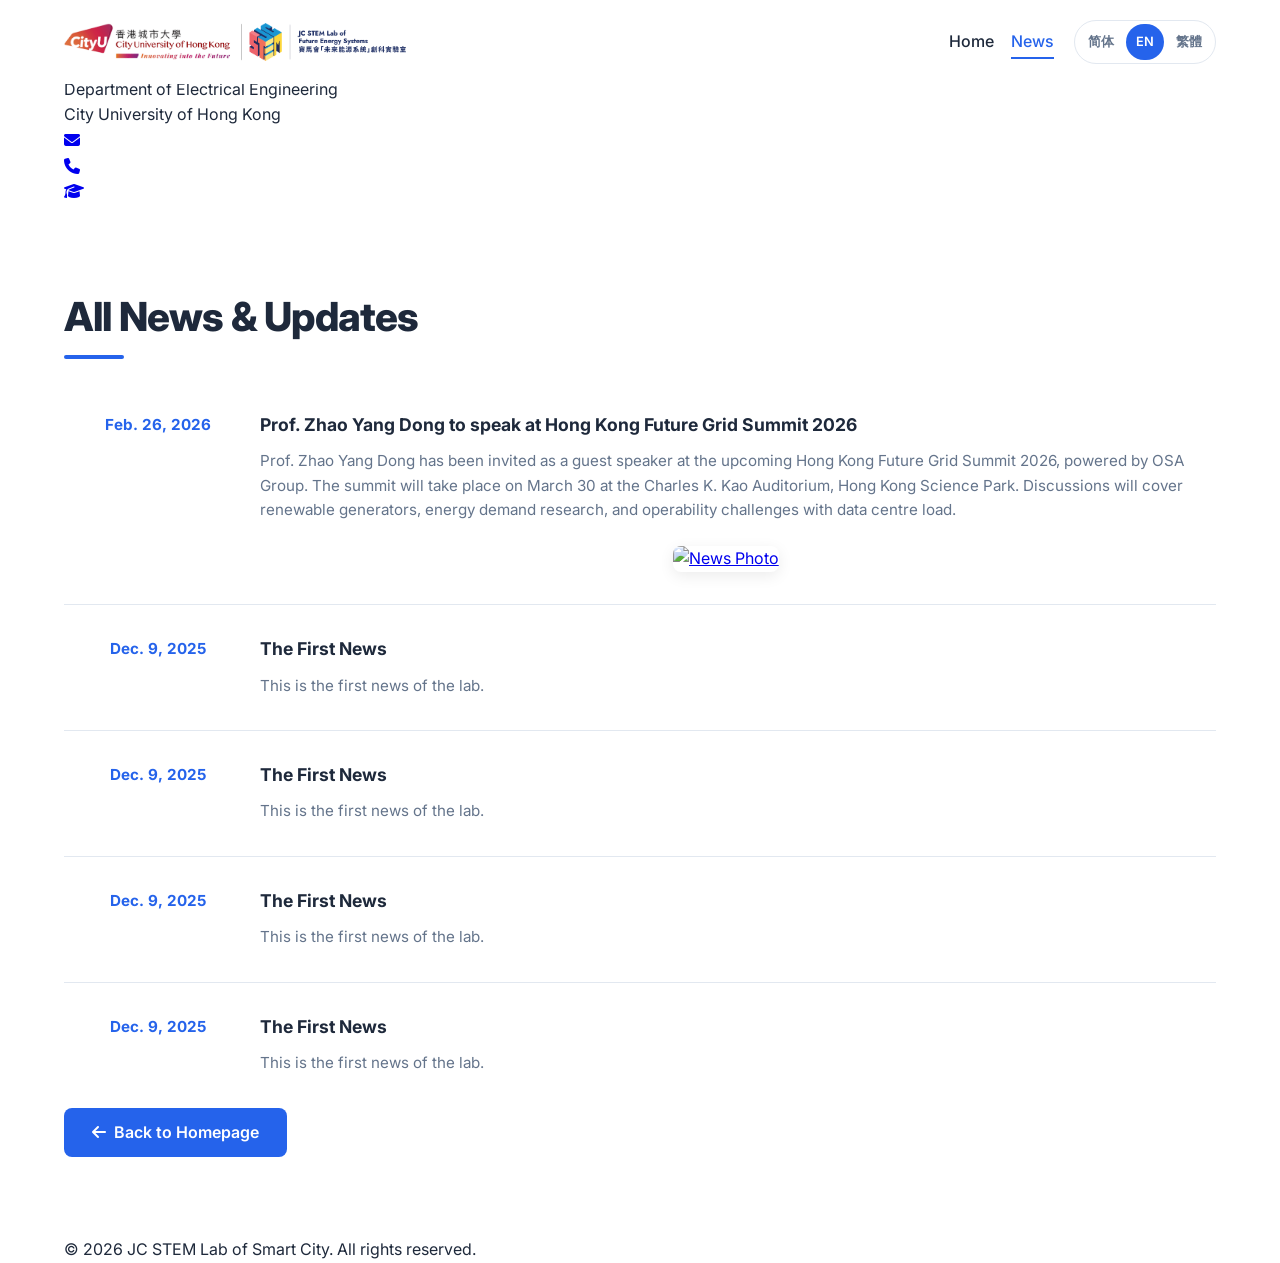
==== commit c5824549: "Add English, Simplified Chinese and Traditional Chinese switching" ====
--- a/pages/all-news.html
+++ b/pages/all-news.html
@@ -3,9 +3,12 @@
 <head>
     <meta charset="UTF-8">
     <meta name="viewport" content="width=device-width, initial-scale=1.0">
-    <title>All News | JC STEM Lab of Smart City</title>
+    <title>All News | JC STEM Lab of Future Energy Systems</title>
     <link rel="icon" type="image/png" href="/assets/favicon.png">
     <link rel="stylesheet" href="../styles.css">
+    <link rel="stylesheet" href="../js/i18n.css">
+    <script defer src="../js/i18n-content.js"></script>
+    <script defer src="../js/i18n.js"></script>
     <link rel="stylesheet" href="https://cdnjs.cloudflare.com/ajax/libs/font-awesome/6.4.0/css/all.min.css">
     <link href="https://fonts.googleapis.com/css2?family=Inter:wght@300;400;500;600;700&display=swap" rel="stylesheet">
 </head>
--- a/styles.css
+++ b/styles.css
@@ -163,7 +163,7 @@
 }
 
 .nav-logo-img {
-    height: 40px;
+    height: 50px;
     width: auto;
     object-fit: contain;
 }
@@ -683,32 +683,96 @@
 .news-modern-list {
     display: flex;
     flex-direction: column;
-    gap: 1.5rem;
+    gap: 0;
 }
 
 .news-item {
-    background: var(--surface);
-    border-radius: 12px;
-    padding: 1.5rem;
+    background: transparent;
+    border-radius: 0;
+    padding: 2rem 1.5rem;
     display: grid;
-    grid-template-columns: 180px 1fr;
+    grid-template-columns: 140px 1fr;
     gap: 2rem;
-    border: 1px solid var(--border-color);
+    border: none;
+    border-bottom: 1px solid var(--border-color);
+    transition: background-color 0.3s ease;
+}
+
+.news-item:last-child {
+    border-bottom: none;
+}
+
+.news-item:hover {
+    background-color: rgba(var(--primary-rgb), 0.04);
+    border-radius: 8px;
+    border-bottom-color: transparent;
 }
 
 .news-date {
     display: flex;
     align-items: flex-start;
+    justify-content: center;
 }
 
 .year-highlight {
-    background: rgba(var(--primary-rgb), 0.1);
-    color: var(--primary);
-    padding: 0.5rem 1rem;
-    border-radius: 20px;
+    background: transparent;
+    color: var(--primary);
+    padding: 0;
+    border-radius: 0;
     text-align: center;
     font-weight: 700;
-    width: 100%;
+    font-size: 0.95rem;
+    width: auto;
+}
+
+.news-content h3 {
+    margin-top: 0;
+    font-size: 1.1rem;
+    font-weight: 700;
+    color: var(--text-primary);
+    margin-bottom: 0.75rem;
+    line-height: 1.4;
+}
+
+.news-content p {
+    font-size: 0.95rem;
+    color: var(--text-secondary);
+    line-height: 1.6;
+    margin: 0;
+}
+
+.news-gallery {
+    display: flex;
+    flex-wrap: wrap;
+    justify-content: center;
+    align-items: center;
+    gap: 1rem;
+    margin-top: 1.5rem;
+}
+
+.news-gallery-item {
+    display: block;
+    border-radius: 8px;
+    overflow: hidden;
+    position: relative;
+    box-shadow: 0 4px 15px rgba(0, 0, 0, 0.08);
+    transition: transform 0.3s ease, box-shadow 0.3s ease;
+    max-width: 320px;
+    /* Limit the maximum width of the poster/images */
+    background: white;
+}
+
+.news-gallery-item:hover {
+    transform: translateY(-5px);
+    box-shadow: 0 8px 25px rgba(0, 0, 0, 0.15);
+    z-index: 10 !important;
+}
+
+.news-gallery-img {
+    display: block;
+    max-width: 100%;
+    height: auto;
+    object-fit: cover;
 }
 
 /* Publications Section */
--- a/js/i18n.css
+++ b/js/i18n.css
@@ -0,0 +1,54 @@
+.language-switch {
+    display: inline-flex;
+    align-items: center;
+    flex-shrink: 0;
+    gap: 2px;
+    padding: 3px;
+    margin-left: 0.5rem;
+    border: 1px solid var(--border-color, #dbe2ea);
+    border-radius: 999px;
+    background: var(--surface, #fff);
+}
+
+.language-switch button {
+    border: 0;
+    border-radius: 999px;
+    padding: 7px 10px;
+    min-height: 36px;
+    font: 600 0.8rem/1.2 Inter, "Microsoft YaHei", "PingFang TC", sans-serif;
+    background: transparent;
+    color: var(--text-secondary, #475569);
+    cursor: pointer;
+    white-space: nowrap;
+}
+
+.language-switch button:hover { background: #eff6ff; }
+.language-switch button[aria-pressed="true"] { background: var(--primary, #2563eb); color: #fff; }
+.language-switch button:focus-visible { outline: 2px solid var(--primary, #2563eb); outline-offset: 2px; }
+.language-switch-floating { position: fixed; top: 12px; right: 12px; z-index: 1100; }
+html:lang(zh-Hans) body { font-family: Inter, "PingFang SC", "Microsoft YaHei", sans-serif; }
+html:lang(zh-Hant) body { font-family: Inter, "PingFang TC", "Microsoft JhengHei", sans-serif; }
+html:lang(zh-Hans) .about-lead b > span,
+html:lang(zh-Hant) .about-lead b > span { display: none; }
+
+/* Keep the language control on the toolbar, outside the mobile navigation drawer. */
+.nav-container { gap: 0.75rem; }
+.nav-brand { min-width: 0; max-width: 350px; }
+.nav-brand .nav-logo-img { max-width: 100%; height: auto; max-height: 45px; }
+.nav-menu { margin-left: auto; }
+.nav-links { gap: clamp(0.75rem, 1.35vw, 1.5rem); }
+.nav-links a { white-space: nowrap; }
+@media (min-width: 769px) and (max-width: 1250px) {
+    .nav-links { gap: 1.25rem; }
+    .nav-brand .logo-text { max-width: 280px; white-space: normal; }
+}
+@media (max-width: 768px) {
+    .language-switch { margin-left: auto; }
+    .language-switch button { padding: 7px 8px; min-height: 36px; }
+    .nav-container { flex-wrap: wrap; }
+    .nav-menu .nav-links { flex-direction: column; gap: 1.25rem; }
+    .nav-brand { min-width: 0; max-width: calc(100% - 185px); }
+    .nav-brand .nav-logo-img { max-width: 100%; height: auto; max-height: 32px; }
+    .nav-brand .logo-text { white-space: normal; font-size: 0.8rem; line-height: 1.3; }
+    .mobile-toggle { flex-shrink: 0; }
+}
